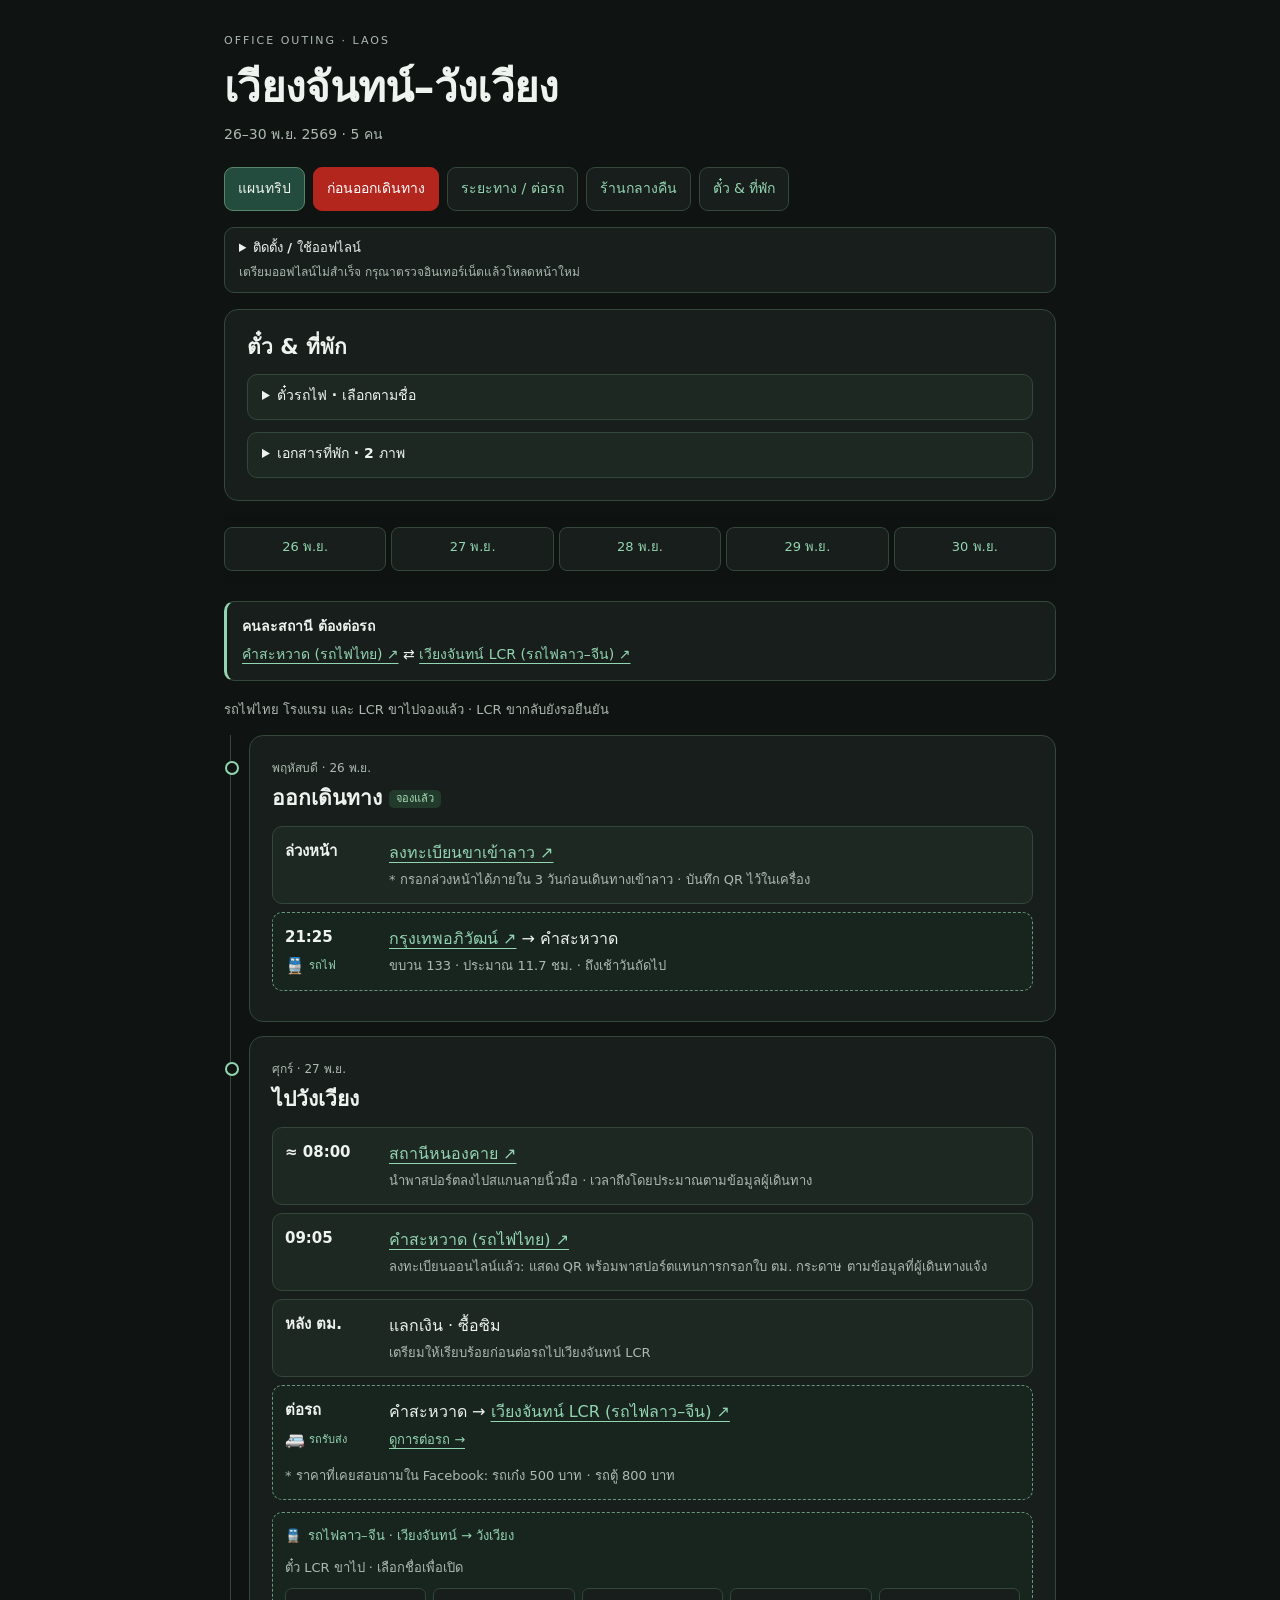
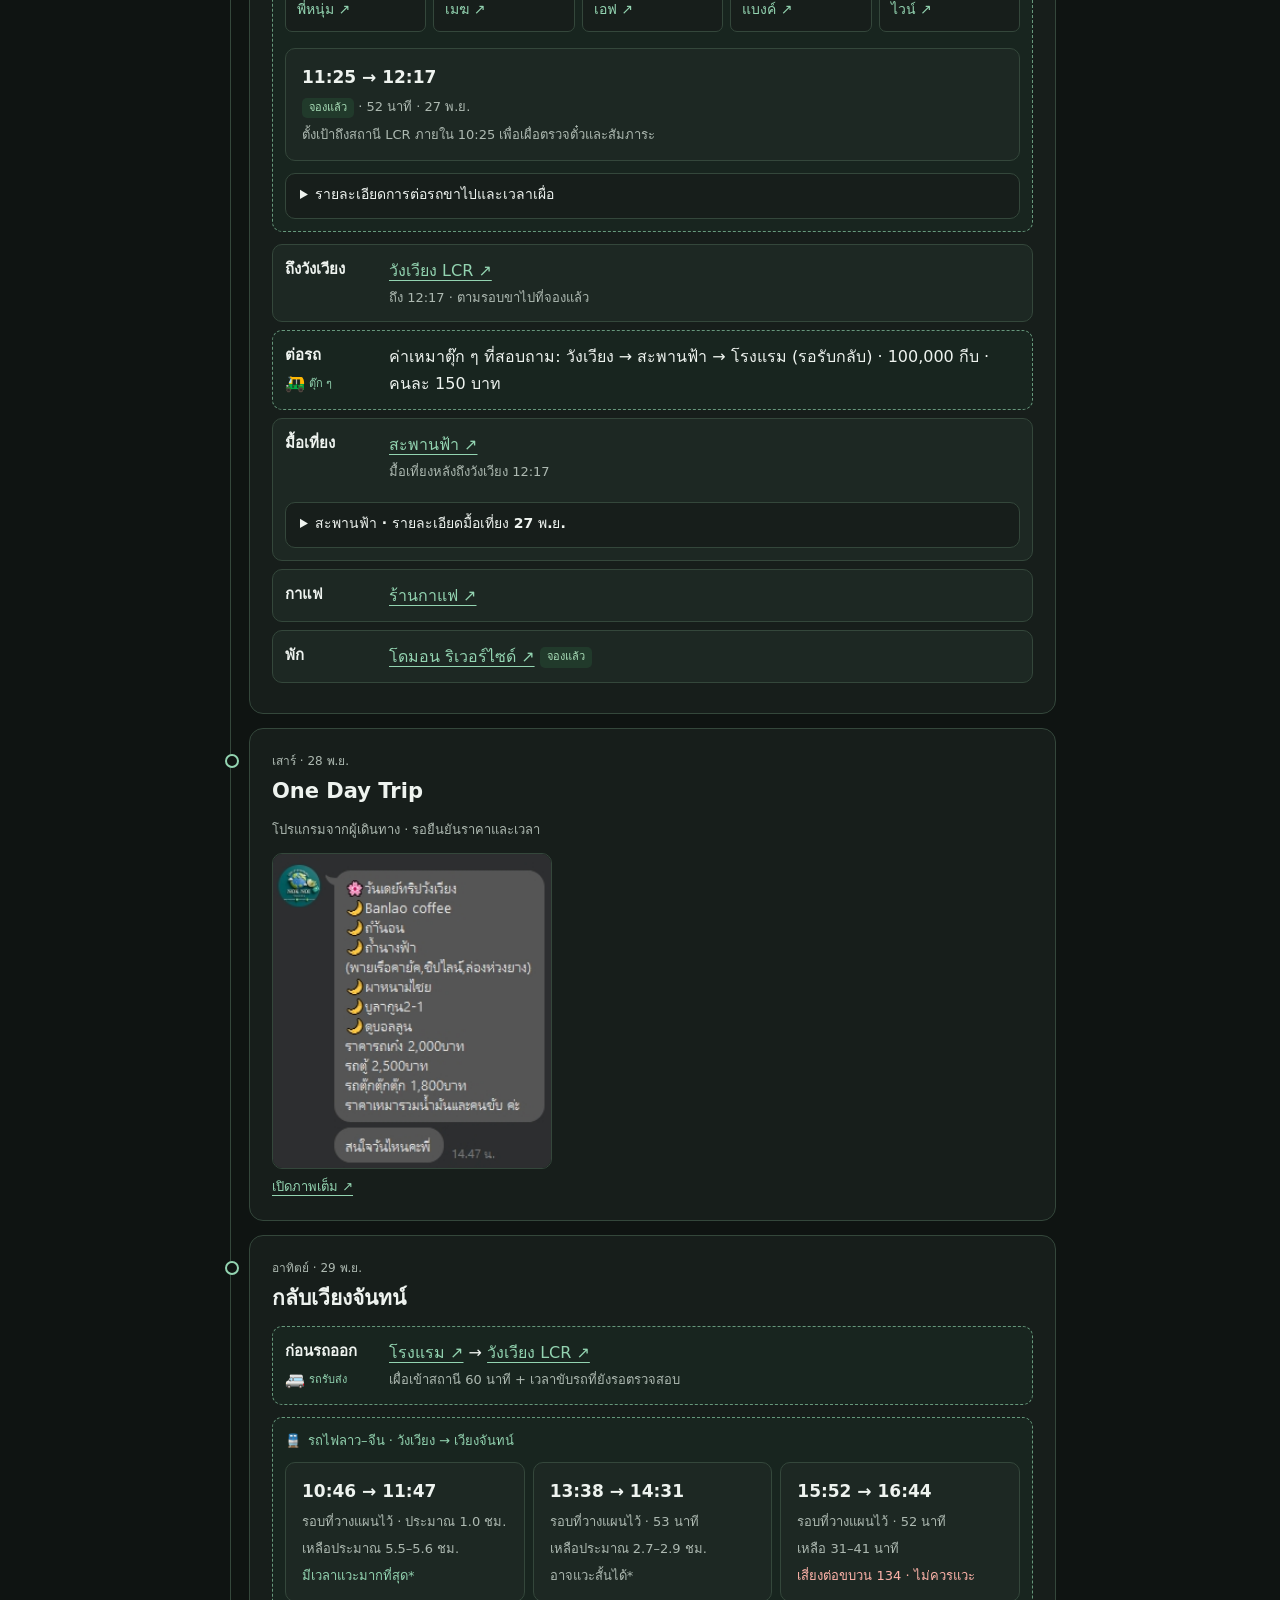
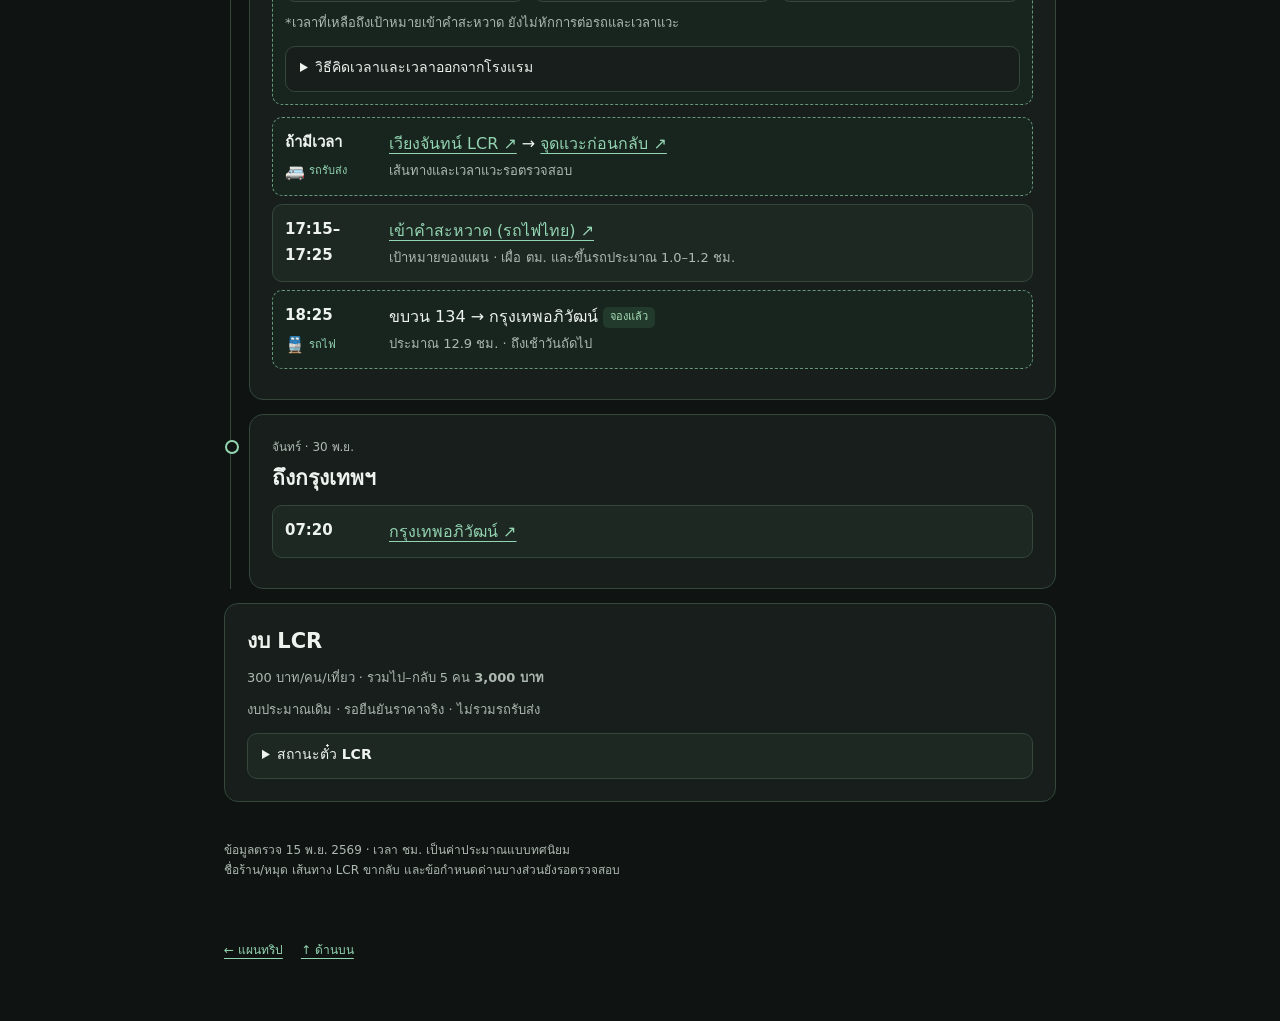
==== index.html @ 9556edd2 "2" ====
<!doctype html>
<html lang="th"><head><meta charset="utf-8"><meta name="viewport" content="width=device-width,initial-scale=1"><meta name="theme-color" content="#0f1412"><title>เวียงจันทน์–วังเวียง · Office Outing</title><style>
:root{color-scheme:dark;--ink:#eef3ef;--muted:#adb9b1;--line:#34473b;--green:#93d4b1;--paper:#171e1b;--soft:#1d2823;--red:#b3261e}*{box-sizing:border-box}html{scroll-behavior:smooth;scroll-padding-top:82px}body{margin:0;background:#0f1412;color:var(--ink);font:16px/1.7 system-ui,-apple-system,"Segoe UI",sans-serif}main{max-width:880px;margin:auto;padding:32px 24px 24px}h1,h2,h3,h4,p,figure{margin:0}h1{font-size:clamp(27px,5vw,42px);line-height:1.3;letter-spacing:-.7px;font-weight:700}h2{font-size:21px;line-height:1.45}h3{font-size:17px}h4{font-size:14px;font-weight:600}a{color:var(--green);text-underline-offset:4px;overflow-wrap:anywhere}a:hover{text-decoration-thickness:2px}a:focus-visible,summary:focus-visible{outline:3px solid #e8cc91;outline-offset:4px}.eyebrow{font-size:11px;letter-spacing:2px;color:var(--muted);margin-bottom:10px}.hero>p:last-of-type{color:var(--muted);font-size:14px;margin-top:8px}.page-menu,.doc-shortcuts{display:flex;flex-wrap:wrap;gap:8px;margin-top:20px}.page-menu a,.doc-shortcuts a{display:inline-flex;align-items:center;min-height:44px;padding:8px 13px;border:1px solid var(--line);border-radius:9px;background:var(--paper);text-decoration:none;font-size:14px}.page-menu a[aria-current="page"]{background:#244c3e;border-color:#58866b;color:var(--ink)}.page-menu a.preparation,.doc-shortcuts a.before-shortcut{background:var(--red);border-color:var(--red);color:white}.page-menu a:hover,.doc-shortcuts a:hover{filter:brightness(.95)}.nav{display:flex;gap:5px;position:sticky;top:0;z-index:3;background:#0f1412f5;padding:12px 0;margin:12px 0 0}.nav a{flex:1;text-align:center;font-size:13px;text-decoration:none;padding:8px 3px;border:1px solid var(--line);border-radius:8px;background:var(--paper);min-height:44px}.nav a:hover{border-color:var(--green)}.station-note{border:1px solid var(--line);border-left:3px solid var(--green);border-radius:10px;background:var(--paper);padding:13px 15px;margin:18px 0;font-size:14px}.station-note p+p{margin-top:4px}.intro,.sub,.note{font-size:13px;color:var(--muted)}.note{margin:10px 0 0}.timeline{margin-top:8px}.day{padding:22px;border:1px solid var(--line);border-radius:14px;background:var(--paper);margin:14px 0;scroll-margin-top:80px}.date{font-size:12px;color:var(--muted);margin-bottom:5px}.day h2{margin-bottom:12px}.events{list-style:none;margin:0;padding:0}.events>li{display:grid;grid-template-columns:90px minmax(0,1fr);gap:14px;padding:12px;border:1px solid var(--line);border-radius:10px;background:var(--soft);margin:8px 0}.time{font-size:15px;font-weight:650;font-variant-numeric:tabular-nums}.sub{display:block;margin-top:3px}.badge{display:inline-block;font-size:11px;color:#e8cc91;background:#3c3220;padding:1px 7px;border-radius:5px;vertical-align:middle;font-weight:500}.booked{background:#213a2b;color:#a9dfb8}.risk{color:#ffb4aa;background:#422923}.options,.return-options{display:grid;grid-template-columns:repeat(2,minmax(0,1fr));gap:8px;margin:12px 0;background:transparent}.return-options{grid-template-columns:repeat(3,minmax(0,1fr))}.option{padding:14px 16px;border:1px solid var(--line);border-radius:10px;background:var(--soft)}.option strong{display:block;font-size:17px;font-variant-numeric:tabular-nums}.option p{font-size:13px;color:var(--muted);margin-top:5px}.option .alert{color:#ffb4aa}.option .good{color:var(--green)}details{margin-top:12px;border:1px solid var(--line);border-radius:10px;background:var(--soft);padding:0 14px}details[open]{padding-bottom:14px}summary{cursor:pointer;min-height:44px;display:list-item;padding:9px 0;font-size:14px;font-weight:550}details[open]>summary{margin-bottom:8px}details p+p{margin-top:10px}details p,.checklist,.source-list{font-size:14px}.checklist,.source-list{padding-left:20px;margin:0}.checklist li,.source-list li{margin:10px 0}.fold{margin-top:14px}.trip-figure{margin-top:12px}.trip-figure img{display:block;width:100%;max-width:280px;height:auto;border:1px solid var(--line);border-radius:10px}.trip-figure figcaption{font-size:13px;margin-top:7px}.section-block{padding:22px;border:1px solid var(--line);border-radius:14px;background:var(--paper);margin:14px 0}.document-grid{display:grid;grid-template-columns:repeat(auto-fit,minmax(min(100%,135px),1fr));gap:7px;padding:0;margin:8px 0 16px;list-style:none}.document-grid a{display:flex;align-items:center;min-height:44px;padding:8px 11px;background:var(--paper);border:1px solid var(--line);border-radius:7px;text-decoration:none;font-size:14px}.document-grid a:hover{text-decoration:underline}.document-direction{margin-top:12px}.prep-list{list-style:none;padding:0;margin:20px 0 0}.prep-list>li{padding:18px;border:1px solid var(--line);border-radius:12px;background:var(--paper);margin:12px 0}.prep-list h2{font-size:18px;margin-bottom:5px}.prep-list p{font-size:14px;color:var(--muted)}.route-list{margin-top:16px}.leg{padding:0;border:1px solid var(--line);border-radius:12px;background:var(--paper);margin:10px 0}.leg[open]{padding-bottom:0}.leg>summary{padding:15px 16px;font-size:15px}.leg>summary small{display:block;font-size:12px;font-weight:400;color:var(--muted);margin:4px 0 0 18px}.leg>p,.leg>.measure{margin:8px 16px 12px;font-size:14px}.measure{display:block;color:#e8cc91}.leg>a{display:inline-block;margin:0 0 14px 16px;font-size:14px}.page-footer,footer{font-size:12px;color:var(--muted);padding:24px 0}.page-footer{display:flex;flex-wrap:wrap;gap:18px}.page-footer a{display:inline-flex;align-items:center;min-height:44px}.back{font-size:13px;display:inline-block;margin-top:12px}@media(max-width:600px){main{padding:24px 18px 16px}.day,.section-block{padding:16px}.events>li{grid-template-columns:70px minmax(0,1fr);gap:8px;padding:10px}.options,.return-options{grid-template-columns:1fr}.option{padding:12px 14px}.nav a{font-size:12px}.page-menu,.doc-shortcuts{gap:6px}.page-menu a,.doc-shortcuts a{font-size:13px;padding:8px 10px}}@media(prefers-reduced-motion:reduce){html{scroll-behavior:auto}}@media print{:root{color-scheme:light;--ink:#243c34;--muted:#53645b;--line:#bdcabe;--green:#245443;--paper:white;--soft:#f2f6f2}body{background:white}.option .alert{color:#9e3027}.measure{color:#75501e}.nav{position:static}.day{break-inside:avoid}.page-menu,.doc-shortcuts,.page-footer{display:none}}

/* Journey markers and chronological stops on the main timeline. */
.timeline{position:relative;margin-left:6px;padding-left:18px;border-left:1px solid var(--line)}
.day{position:relative}
.day::before{content:"";position:absolute;left:-25px;top:25px;width:10px;height:10px;border:2px solid var(--green);border-radius:50%;background:#0f1412}
.events>li.travel{border-style:dashed;border-color:#66977b;background:#18251f}
.transport-mode{display:flex;align-items:center;gap:4px;margin-top:5px;color:var(--green);font-size:11px;font-weight:400}
.transport-mode span{font-size:16px;line-height:1.4}
.journey{margin:12px 0;padding:12px;border:1px dashed #66977b;border-radius:10px;background:#18251f}
.journey-label{display:flex;align-items:center;gap:7px;font-size:13px;color:var(--green)}
.journey>.options,.journey>.return-options{margin:10px 0 0}
.journey>details{background:var(--paper)}
.events>li>.lunch-details{grid-column:1/-1;min-width:0;margin-top:4px;background:var(--paper)}
@media(max-width:380px){.events>li{grid-template-columns:62px minmax(0,1fr)}.journey{padding:10px}.journey-label{align-items:flex-start}.transport-mode{font-size:10px}}
@media print{.events>li.travel,.journey{background:var(--soft);border-color:var(--green)}.day::before{background:white}}
.options.booked-departure{grid-template-columns:1fr}
</style><link rel="manifest" href="manifest.webmanifest"><link rel="apple-touch-icon" href="icons/icon-192.png"><meta name="apple-mobile-web-app-capable" content="yes"><meta name="apple-mobile-web-app-status-bar-style" content="black-translucent"><link rel="stylesheet" href="pwa.css"><script src="pwa.js" defer></script></head><body><main id="top"><header class="hero"><p class="eyebrow">OFFICE OUTING · LAOS</p><h1>เวียงจันทน์–วังเวียง</h1><p>26–30 พ.ย. 2569 · 5 คน</p></header><nav class="page-menu" aria-label="เมนูหน้าทริป"><a href="index.html" aria-current="page">แผนทริป</a><a href="before-departure.html" class="preparation">ก่อนออกเดินทาง</a><a href="transfers.html">ระยะทาง / ต่อรถ</a><a href="night.html">ร้านกลางคืน</a><a href="#documents">ตั๋ว &amp; ที่พัก</a></nav><section class="section-block" id="documents"><h2>ตั๋ว &amp; ที่พัก</h2><details><summary>ตั๋วรถไฟ · เลือกตามชื่อ</summary><div class="document-group" id="train-documents">
<h4 class="document-direction">ขาไป</h4><ul class="document-grid">
<li><a href="source/%E0%B8%95%E0%B8%B1%E0%B9%8A%E0%B8%A7%E0%B9%84%E0%B8%9B%E0%B8%81%E0%B8%A5%E0%B8%B1%E0%B8%9A%20%E0%B8%81%E0%B8%A3%E0%B8%B8%E0%B8%87%E0%B9%80%E0%B8%97%E0%B8%9E%20%E0%B9%80%E0%B8%A7%E0%B8%B5%E0%B8%A2%E0%B8%87%E0%B8%88%E0%B8%B1%E0%B8%99%E0%B8%97%E0%B8%A3%E0%B9%8C/%E0%B8%82%E0%B8%B2%E0%B9%84%E0%B8%9B%20%E0%B8%9E%E0%B8%B5%E0%B9%88%E0%B8%AB%E0%B8%99%E0%B8%B8%E0%B9%88%E0%B8%A1.jpg" target="_blank" rel="noopener" aria-label="ตั๋วรถไฟ ขาไป พี่หนุ่ม เปิดในแท็บใหม่">ขาไป พี่หนุ่ม ↗</a></li>
<li><a href="source/%E0%B8%95%E0%B8%B1%E0%B9%8A%E0%B8%A7%E0%B9%84%E0%B8%9B%E0%B8%81%E0%B8%A5%E0%B8%B1%E0%B8%9A%20%E0%B8%81%E0%B8%A3%E0%B8%B8%E0%B8%87%E0%B9%80%E0%B8%97%E0%B8%9E%20%E0%B9%80%E0%B8%A7%E0%B8%B5%E0%B8%A2%E0%B8%87%E0%B8%88%E0%B8%B1%E0%B8%99%E0%B8%97%E0%B8%A3%E0%B9%8C/%E0%B8%82%E0%B8%B2%E0%B9%84%E0%B8%9B%20%E0%B9%80%E0%B8%A1%E0%B8%86.jpg" target="_blank" rel="noopener" aria-label="ตั๋วรถไฟ ขาไป เมฆ เปิดในแท็บใหม่">ขาไป เมฆ ↗</a></li>
<li><a href="source/%E0%B8%95%E0%B8%B1%E0%B9%8A%E0%B8%A7%E0%B9%84%E0%B8%9B%E0%B8%81%E0%B8%A5%E0%B8%B1%E0%B8%9A%20%E0%B8%81%E0%B8%A3%E0%B8%B8%E0%B8%87%E0%B9%80%E0%B8%97%E0%B8%9E%20%E0%B9%80%E0%B8%A7%E0%B8%B5%E0%B8%A2%E0%B8%87%E0%B8%88%E0%B8%B1%E0%B8%99%E0%B8%97%E0%B8%A3%E0%B9%8C/%E0%B8%82%E0%B8%B2%E0%B9%84%E0%B8%9B%20%E0%B9%80%E0%B8%AD%E0%B8%9F.jpg" target="_blank" rel="noopener" aria-label="ตั๋วรถไฟ ขาไป เอฟ เปิดในแท็บใหม่">ขาไป เอฟ ↗</a></li>
<li><a href="source/%E0%B8%95%E0%B8%B1%E0%B9%8A%E0%B8%A7%E0%B9%84%E0%B8%9B%E0%B8%81%E0%B8%A5%E0%B8%B1%E0%B8%9A%20%E0%B8%81%E0%B8%A3%E0%B8%B8%E0%B8%87%E0%B9%80%E0%B8%97%E0%B8%9E%20%E0%B9%80%E0%B8%A7%E0%B8%B5%E0%B8%A2%E0%B8%87%E0%B8%88%E0%B8%B1%E0%B8%99%E0%B8%97%E0%B8%A3%E0%B9%8C/%E0%B8%82%E0%B8%B2%E0%B9%84%E0%B8%9B%20%E0%B9%81%E0%B8%9A%E0%B8%87%E0%B8%84%E0%B9%8C.jpg" target="_blank" rel="noopener" aria-label="ตั๋วรถไฟ ขาไป แบงค์ เปิดในแท็บใหม่">ขาไป แบงค์ ↗</a></li>
<li><a href="source/%E0%B8%95%E0%B8%B1%E0%B9%8A%E0%B8%A7%E0%B9%84%E0%B8%9B%E0%B8%81%E0%B8%A5%E0%B8%B1%E0%B8%9A%20%E0%B8%81%E0%B8%A3%E0%B8%B8%E0%B8%87%E0%B9%80%E0%B8%97%E0%B8%9E%20%E0%B9%80%E0%B8%A7%E0%B8%B5%E0%B8%A2%E0%B8%87%E0%B8%88%E0%B8%B1%E0%B8%99%E0%B8%97%E0%B8%A3%E0%B9%8C/%E0%B8%82%E0%B8%B2%E0%B9%84%E0%B8%9B%20%E0%B9%84%E0%B8%A7%E0%B8%99%E0%B9%8C.jpg" target="_blank" rel="noopener" aria-label="ตั๋วรถไฟ ขาไป ไวน์ เปิดในแท็บใหม่">ขาไป ไวน์ ↗</a></li>
</ul>
<h4 class="document-direction">ขากลับ</h4><ul class="document-grid">
<li><a href="source/%E0%B8%95%E0%B8%B1%E0%B9%8A%E0%B8%A7%E0%B9%84%E0%B8%9B%E0%B8%81%E0%B8%A5%E0%B8%B1%E0%B8%9A%20%E0%B8%81%E0%B8%A3%E0%B8%B8%E0%B8%87%E0%B9%80%E0%B8%97%E0%B8%9E%20%E0%B9%80%E0%B8%A7%E0%B8%B5%E0%B8%A2%E0%B8%87%E0%B8%88%E0%B8%B1%E0%B8%99%E0%B8%97%E0%B8%A3%E0%B9%8C/%E0%B8%82%E0%B8%B2%E0%B8%81%E0%B8%A5%E0%B8%B1%E0%B8%9A%20%E0%B8%9E%E0%B8%B5%E0%B9%88%E0%B8%AB%E0%B8%99%E0%B8%B8%E0%B9%88%E0%B8%A1.jpg" target="_blank" rel="noopener" aria-label="ตั๋วรถไฟ ขากลับ พี่หนุ่ม เปิดในแท็บใหม่">ขากลับ พี่หนุ่ม ↗</a></li>
<li><a href="source/%E0%B8%95%E0%B8%B1%E0%B9%8A%E0%B8%A7%E0%B9%84%E0%B8%9B%E0%B8%81%E0%B8%A5%E0%B8%B1%E0%B8%9A%20%E0%B8%81%E0%B8%A3%E0%B8%B8%E0%B8%87%E0%B9%80%E0%B8%97%E0%B8%9E%20%E0%B9%80%E0%B8%A7%E0%B8%B5%E0%B8%A2%E0%B8%87%E0%B8%88%E0%B8%B1%E0%B8%99%E0%B8%97%E0%B8%A3%E0%B9%8C/%E0%B8%82%E0%B8%B2%E0%B8%81%E0%B8%A5%E0%B8%B1%E0%B8%9A%20%E0%B9%80%E0%B8%A1%E0%B8%86.jpg" target="_blank" rel="noopener" aria-label="ตั๋วรถไฟ ขากลับ เมฆ เปิดในแท็บใหม่">ขากลับ เมฆ ↗</a></li>
<li><a href="source/%E0%B8%95%E0%B8%B1%E0%B9%8A%E0%B8%A7%E0%B9%84%E0%B8%9B%E0%B8%81%E0%B8%A5%E0%B8%B1%E0%B8%9A%20%E0%B8%81%E0%B8%A3%E0%B8%B8%E0%B8%87%E0%B9%80%E0%B8%97%E0%B8%9E%20%E0%B9%80%E0%B8%A7%E0%B8%B5%E0%B8%A2%E0%B8%87%E0%B8%88%E0%B8%B1%E0%B8%99%E0%B8%97%E0%B8%A3%E0%B9%8C/%E0%B8%82%E0%B8%B2%E0%B8%81%E0%B8%A5%E0%B8%B1%E0%B8%9A%20%E0%B9%80%E0%B8%AD%E0%B8%9F.jpg" target="_blank" rel="noopener" aria-label="ตั๋วรถไฟ ขากลับ เอฟ เปิดในแท็บใหม่">ขากลับ เอฟ ↗</a></li>
<li><a href="source/%E0%B8%95%E0%B8%B1%E0%B9%8A%E0%B8%A7%E0%B9%84%E0%B8%9B%E0%B8%81%E0%B8%A5%E0%B8%B1%E0%B8%9A%20%E0%B8%81%E0%B8%A3%E0%B8%B8%E0%B8%87%E0%B9%80%E0%B8%97%E0%B8%9E%20%E0%B9%80%E0%B8%A7%E0%B8%B5%E0%B8%A2%E0%B8%87%E0%B8%88%E0%B8%B1%E0%B8%99%E0%B8%97%E0%B8%A3%E0%B9%8C/%E0%B8%82%E0%B8%B2%E0%B8%81%E0%B8%A5%E0%B8%B1%E0%B8%9A%20%E0%B9%81%E0%B8%9A%E0%B8%87%E0%B8%84%E0%B9%8C.jpg" target="_blank" rel="noopener" aria-label="ตั๋วรถไฟ ขากลับ แบงค์ เปิดในแท็บใหม่">ขากลับ แบงค์ ↗</a></li>
<li><a href="source/%E0%B8%95%E0%B8%B1%E0%B9%8A%E0%B8%A7%E0%B9%84%E0%B8%9B%E0%B8%81%E0%B8%A5%E0%B8%B1%E0%B8%9A%20%E0%B8%81%E0%B8%A3%E0%B8%B8%E0%B8%87%E0%B9%80%E0%B8%97%E0%B8%9E%20%E0%B9%80%E0%B8%A7%E0%B8%B5%E0%B8%A2%E0%B8%87%E0%B8%88%E0%B8%B1%E0%B8%99%E0%B8%97%E0%B8%A3%E0%B9%8C/%E0%B8%82%E0%B8%B2%E0%B8%81%E0%B8%A5%E0%B8%B1%E0%B8%9A%20%E0%B9%84%E0%B8%A7%E0%B8%99%E0%B9%8C.jpg" target="_blank" rel="noopener" aria-label="ตั๋วรถไฟ ขากลับ ไวน์ เปิดในแท็บใหม่">ขากลับ ไวน์ ↗</a></li>
</ul>
</div></details><details><summary>เอกสารที่พัก · 2 ภาพ</summary><div class="document-group" id="hotel-documents"><ul class="document-grid">
<li><a href="source/%E0%B8%97%E0%B8%B5%E0%B9%88%E0%B8%9E%E0%B8%B1%E0%B8%81/LINE_ALBUM_%E0%B8%97%E0%B8%B5%E0%B9%88%E0%B8%9E%E0%B8%B1%E0%B8%81%E0%B8%A7%E0%B8%B1%E0%B8%87%E0%B9%80%E0%B8%A7%E0%B8%B5%E0%B8%A2%E0%B8%87_261115_1.jpg" target="_blank" rel="noopener" aria-label="เอกสารที่พัก ภาพที่ 1 เปิดในแท็บใหม่">เอกสารที่พัก · 01 ↗</a></li>
<li><a href="source/%E0%B8%97%E0%B8%B5%E0%B9%88%E0%B8%9E%E0%B8%B1%E0%B8%81/LINE_ALBUM_%E0%B8%97%E0%B8%B5%E0%B9%88%E0%B8%9E%E0%B8%B1%E0%B8%81%E0%B8%A7%E0%B8%B1%E0%B8%87%E0%B9%80%E0%B8%A7%E0%B8%B5%E0%B8%A2%E0%B8%87_261115_2.jpg" target="_blank" rel="noopener" aria-label="เอกสารที่พัก ภาพที่ 2 เปิดในแท็บใหม่">เอกสารที่พัก · 02 ↗</a></li>
</ul></div></details></section><nav class="nav" aria-label="ข้ามไปวันที่"><a href="#out">26 พ.ย.</a><a href="#day1">27 พ.ย.</a><a href="#day2">28 พ.ย.</a><a href="#day3">29 พ.ย.</a><a href="#home">30 พ.ย.</a></nav><div class="station-note"><p><strong>คนละสถานี ต้องต่อรถ</strong></p><p><a href="https://www.google.com/maps/search/?api=1&amp;query=Khamsavath+Railway+Station+Laos" target="_blank" rel="noopener">คำสะหวาด (รถไฟไทย) ↗</a> ⇄ <a href="https://www.google.com/maps/search/?api=1&amp;query=Vientiane+Railway+Station+Laos+China+Railway" target="_blank" rel="noopener">เวียงจันทน์ LCR (รถไฟลาว–จีน) ↗</a></p></div><p class="note">รถไฟไทย โรงแรม และ LCR ขาไปจองแล้ว · LCR ขากลับยังรอยืนยัน</p><div class="timeline"><article class="day" id="out"><div class="date">พฤหัสบดี · 26 พ.ย.</div><h2>ออกเดินทาง <span class="badge booked">จองแล้ว</span></h2><ul class="events"><li class="arrival-registration"><div class="time">ล่วงหน้า</div><div><a href="https://immigration.gov.la/en/registration/arrival/arrival-info" target="_blank" rel="noopener">ลงทะเบียนขาเข้าลาว ↗</a><span class="sub">* กรอกล่วงหน้าได้ภายใน 3 วันก่อนเดินทางเข้าลาว · บันทึก QR ไว้ในเครื่อง</span></div></li><li class="travel travel-rail"><div class="time">21:25<span class="transport-mode"><span aria-hidden="true">🚆</span> รถไฟ</span></div><div><a href="https://www.google.com/maps/search/?api=1&amp;query=Krung+Thep+Aphiwat+Central+Terminal" target="_blank" rel="noopener">กรุงเทพอภิวัฒน์ ↗</a> → คำสะหวาด<span class="sub">ขบวน 133 · ประมาณ 11.7 ชม. · ถึงเช้าวันถัดไป</span></div></li></ul></article><article class="day" id="day1"><div class="date">ศุกร์ · 27 พ.ย.</div><h2>ไปวังเวียง</h2><ul class="events"><li class="nongkhai-immigration"><div class="time">≈ 08:00</div><div><a href="https://www.google.com/maps/search/?api=1&amp;query=Nong+Khai+Railway+Station" target="_blank" rel="noopener">สถานีหนองคาย ↗</a><span class="sub">นำพาสปอร์ตลงไปสแกนลายนิ้วมือ · เวลาถึงโดยประมาณตามข้อมูลผู้เดินทาง</span></div></li><li><div class="time">09:05</div><div><a href="https://www.google.com/maps/search/?api=1&amp;query=Khamsavath+Railway+Station+Laos" target="_blank" rel="noopener">คำสะหวาด (รถไฟไทย) ↗</a><span class="sub">ลงทะเบียนออนไลน์แล้ว: แสดง QR พร้อมพาสปอร์ตแทนการกรอกใบ ตม. กระดาษ ตามข้อมูลที่ผู้เดินทางแจ้ง</span></div></li><li class="after-immigration"><div class="time">หลัง ตม.</div><div>แลกเงิน · ซื้อซิม<span class="sub">เตรียมให้เรียบร้อยก่อนต่อรถไปเวียงจันทน์ LCR</span></div></li><li class="travel travel-road"><div class="time">ต่อรถ<span class="transport-mode"><span aria-hidden="true">🚐</span> รถรับส่ง</span></div><div>คำสะหวาด → <a href="https://www.google.com/maps/search/?api=1&amp;query=Vientiane+Railway+Station+Laos+China+Railway" target="_blank" rel="noopener">เวียงจันทน์ LCR (รถไฟลาว–จีน) ↗</a><span class="sub"><a href="transfers.html">ดูการต่อรถ →</a></span></div><p class="note transfer-price-note" style="grid-column:1/-1;margin-top:0">* ราคาที่เคยสอบถามใน Facebook: รถเก๋ง 500 บาท · รถตู้ 800 บาท</p></li></ul><div class="journey journey-rail"><p class="journey-label"><span aria-hidden="true">🚆</span> รถไฟลาว–จีน · เวียงจันทน์ → วังเวียง</p>
<div class="lcr-ticket-links" id="lcr-outbound-tickets"><p class="note">ตั๋ว LCR ขาไป · เลือกชื่อเพื่อเปิด</p><ul class="document-grid" aria-label="ตั๋ว LCR เวียงจันทน์ไปวังเวียง">
<li><a href="source/LCR%20%E0%B8%82%E0%B8%B2%E0%B9%84%E0%B8%9B/%E0%B8%9E%E0%B8%B5%E0%B9%88%E0%B8%AB%E0%B8%99%E0%B8%B8%E0%B9%88%E0%B8%A1.jpg" target="_blank" rel="noopener" aria-label="เปิดตั๋ว LCR ขาไป พี่หนุ่ม ในแท็บใหม่">พี่หนุ่ม ↗</a></li>
<li><a href="source/LCR%20%E0%B8%82%E0%B8%B2%E0%B9%84%E0%B8%9B/%E0%B9%80%E0%B8%A1%E0%B8%86.jpg" target="_blank" rel="noopener" aria-label="เปิดตั๋ว LCR ขาไป เมฆ ในแท็บใหม่">เมฆ ↗</a></li>
<li><a href="source/LCR%20%E0%B8%82%E0%B8%B2%E0%B9%84%E0%B8%9B/%E0%B9%80%E0%B8%AD%E0%B8%9F.jpg" target="_blank" rel="noopener" aria-label="เปิดตั๋ว LCR ขาไป เอฟ ในแท็บใหม่">เอฟ ↗</a></li>
<li><a href="source/LCR%20%E0%B8%82%E0%B8%B2%E0%B9%84%E0%B8%9B/%E0%B9%81%E0%B8%9A%E0%B8%87%E0%B8%84%E0%B9%8C.jpg" target="_blank" rel="noopener" aria-label="เปิดตั๋ว LCR ขาไป แบงค์ ในแท็บใหม่">แบงค์ ↗</a></li>
<li><a href="source/LCR%20%E0%B8%82%E0%B8%B2%E0%B9%84%E0%B8%9B/%E0%B9%84%E0%B8%A7%E0%B8%99%E0%B9%8C.jpg" target="_blank" rel="noopener" aria-label="เปิดตั๋ว LCR ขาไป ไวน์ ในแท็บใหม่">ไวน์ ↗</a></li>
</ul></div><div class="options booked-departure"><div class="option"><strong>11:25 → 12:17</strong><p><span class="badge booked">จองแล้ว</span> · 52 นาที · 27 พ.ย.</p><p>ตั้งเป้าถึงสถานี LCR ภายใน 10:25 เพื่อเผื่อตรวจตั๋วและสัมภาระ</p></div></div><details><summary>รายละเอียดการต่อรถขาไปและเวลาเผื่อ</summary><p>จากคำสะหวาด 09:05 ถึงรถ LCR ออก 11:25 มีเวลาเชื่อมต่อประมาณ 2.3 ชม. ตั้งเป้าถึง LCR ภายใน 10:25 โดยเผื่อเข้าสถานี 60 นาทีตามแผน</p><p>สมมติฐานเดิม: ลงรถและรวมกลุ่ม 15 นาที + ตม. ขาเข้า 45–60 นาที จึงเหลือขับรถ 5–20 นาที เวลาขับรถจริงยังรอตรวจสอบ ควรต่อรถทันทีหลังผ่าน ตม. และประสานคนขับหากขบวน 133 ล่าช้า</p></details></div><ul class="events"><li><div class="time">ถึงวังเวียง</div><div><a href="https://www.google.com/maps/search/?api=1&amp;query=Vang+Vieng+Railway+Station+Laos+China+Railway" target="_blank" rel="noopener">วังเวียง LCR ↗</a><span class="sub">ถึง 12:17 · ตามรอบขาไปที่จองแล้ว</span></div></li><li class="travel travel-road tuktuk-fare-note"><div class="time">ต่อรถ<span class="transport-mode"><span aria-hidden="true">🛺</span> ตุ๊ก ๆ</span></div><div>ค่าเหมาตุ๊ก ๆ ที่สอบถาม: วังเวียง → สะพานฟ้า → โรงแรม (รอรับกลับ) · 100,000 กีบ · คนละ 150 บาท</div></li><li><div class="time">มื้อเที่ยง</div><div><a href="https://maps.app.goo.gl/JBEPb3dAvRWLroWE6" target="_blank" rel="noopener">สะพานฟ้า ↗</a><span class="sub">มื้อเที่ยงหลังถึงวังเวียง 12:17</span></div><details class="lunch-details"><summary>สะพานฟ้า · รายละเอียดมื้อเที่ยง 27 พ.ย.</summary><ul class="checklist"><li><strong>บรรยากาศ:</strong> สะพานสีฟ้าข้ามแม่น้ำซอง เป็นจุดพักชมวิวริมน้ำและถ่ายรูปในวังเวียง</li><li><strong>บริเวณโดยรอบ:</strong> มีร้านอาหาร ทางไปถ้ำนางฟ้า และจุดพายคายัค ตามข้อมูลท่องเที่ยวของพื้นที่</li><li><strong>แผนมื้อเที่ยง:</strong> สำหรับ 5 คน หลังถึงวังเวียง 12:17 ให้ต่อรถมารับประทานอาหารบริเวณสะพานฟ้า เผื่อกินข้าว 45–60 นาที และถ่ายรูป 15–20 นาที เป็นเวลาเผื่อของแผน</li><li><strong>ยังต้องยืนยัน:</strong> ร้านที่ตรงกับหมุดเดิม เมนู ราคา เวลาเปิด และโต๊ะสำหรับ 5 คน ชื่อ “สะพานฟ้า” อ้างอิงจากผู้เดินทาง ส่วนข้อมูลที่ค้นพบอธิบายบริเวณสะพาน ยังยืนยันร้านเฉพาะไม่ได้</li></ul><p class="intro">อ้างอิงบริเวณสะพาน: <a href="https://www.tourismlaos.org/2021/06/29/blue-bridge-remains-free-of-charge-in-vang-vieng/" target="_blank" rel="noopener">Tourism Laos</a> · <a href="https://th.trip.com/blog/laos-vangvieng2022" target="_blank" rel="noopener">บันทึกเที่ยวสะพานฟ้าและบริเวณรอบ ๆ</a> · ตรวจ 15 พ.ย. 2569 · <a href="https://maps.app.goo.gl/JBEPb3dAvRWLroWE6" target="_blank" rel="noopener">Maps เดิม ↗</a></p></details></li><li class="stop coffee-stop"><div class="time">กาแฟ</div><div><a href="https://maps.app.goo.gl/HmepEbTSQ1Gyp76dA" target="_blank" rel="noopener">ร้านกาแฟ ↗</a></div></li><li><div class="time">พัก</div><div><a href="https://maps.app.goo.gl/P9p49Mgq6wnHaMeUA" target="_blank" rel="noopener">โดมอน ริเวอร์ไซด์ ↗</a> <span class="badge booked">จองแล้ว</span></div></li></ul></article><article class="day" id="day2"><div class="date">เสาร์ · 28 พ.ย.</div><h2>One Day Trip</h2><p class="intro">โปรแกรมจากผู้เดินทาง · รอยืนยันราคาและเวลา</p><figure class="trip-figure"><a href="source/one%20day%20trip.jpg" target="_blank" rel="noopener" aria-label="เปิดภาพ One Day Trip ขนาดเต็ม"><img src="source/one%20day%20trip.jpg" alt="โปรแกรม One Day Trip วังเวียงที่ผู้เดินทางแนบ" loading="lazy" decoding="async"></a><figcaption><a href="source/one%20day%20trip.jpg" target="_blank" rel="noopener">เปิดภาพเต็ม ↗</a></figcaption></figure></article><article class="day" id="day3"><div class="date">อาทิตย์ · 29 พ.ย.</div><h2>กลับเวียงจันทน์</h2><ul class="events"><li class="travel travel-road"><div class="time">ก่อนรถออก<span class="transport-mode"><span aria-hidden="true">🚐</span> รถรับส่ง</span></div><div><a href="https://maps.app.goo.gl/P9p49Mgq6wnHaMeUA" target="_blank" rel="noopener">โรงแรม ↗</a> → <a href="https://www.google.com/maps/search/?api=1&amp;query=Vang+Vieng+Railway+Station+Laos+China+Railway" target="_blank" rel="noopener">วังเวียง LCR ↗</a><span class="sub">เผื่อเข้าสถานี 60 นาที + เวลาขับรถที่ยังรอตรวจสอบ</span></div></li></ul><div class="journey journey-rail"><p class="journey-label"><span aria-hidden="true">🚆</span> รถไฟลาว–จีน · วังเวียง → เวียงจันทน์</p><div class="return-options"><div class="option"><strong>10:46 → 11:47</strong><p>รอบที่วางแผนไว้ · ประมาณ 1.0 ชม.</p><p>เหลือประมาณ 5.5–5.6 ชม.</p><p class="good">มีเวลาแวะมากที่สุด*</p></div><div class="option"><strong>13:38 → 14:31</strong><p>รอบที่วางแผนไว้ · 53 นาที</p><p>เหลือประมาณ 2.7–2.9 ชม.</p><p>อาจแวะสั้นได้*</p></div><div class="option"><strong>15:52 → 16:44</strong><p>รอบที่วางแผนไว้ · 52 นาที</p><p>เหลือ 31–41 นาที</p><p class="alert">เสี่ยงต่อขบวน 134 · ไม่ควรแวะ</p></div></div><p class="note">*เวลาที่เหลือถึงเป้าหมายเข้าคำสะหวาด ยังไม่หักการต่อรถและเวลาแวะ</p><details><summary>วิธีคิดเวลาและเวลาออกจากโรงแรม</summary><p>17:15–17:25 ลบเวลาถึงเวียงจันทน์ LCR = เวลารวมด้านบน ยังไม่หักการออกจากสถานีและการเดินทาง</p><p>หากกันเวลาออกจาก LCR 15 นาทีและเผื่อรถติด/ล่าช้าอีก 30 นาที จะเหลือสำหรับ <strong>ขับรถสองช่วง + เวลาที่จุดแวะ</strong> ตามลำดับ ประมาณ 4.7–4.9 ชม., ประมาณ 2.0–2.2 ชม. และ −14 ถึง −4 นาที เป็นงบเวลาของแผน ไม่ใช่เวลาขับรถที่ยืนยันแล้ว</p><p>ถ้าต้องการถึงคำสะหวาดไม่เกิน 17:15: ออกจากจุดแวะไม่เกิน 17:15 ลบเวลาขับรถช่วงสุดท้าย ลบเวลาเผื่อรถติดที่ยังไม่ได้ใช้ หากคำนวณไม่ได้ให้ตัดจุดแวะ</p><p>ออกโรงแรม = เวลารถ LCR ออก − 60 นาทีตรวจตั๋ว/สัมภาระ − นาทีขับรถโรงแรมถึงสถานี รอบ 10:46 / 13:38 / 15:52 ต้องถึงสถานีไม่เกิน 09:46 / 12:38 / 14:52 ตามลำดับ เวลาขับรถยังรอตรวจสอบ</p></details></div><ul class="events"><li class="travel travel-road"><div class="time">ถ้ามีเวลา<span class="transport-mode"><span aria-hidden="true">🚐</span> รถรับส่ง</span></div><div><a href="https://www.google.com/maps/search/?api=1&amp;query=Vientiane+Railway+Station+Laos+China+Railway" target="_blank" rel="noopener">เวียงจันทน์ LCR ↗</a> → <a href="https://maps.app.goo.gl/s8tS7dhnJrx52uAw9" target="_blank" rel="noopener">จุดแวะก่อนกลับ ↗</a><span class="sub">เส้นทางและเวลาแวะรอตรวจสอบ</span></div></li><li><div class="time">17:15–<br>17:25</div><div><a href="https://www.google.com/maps/search/?api=1&amp;query=Khamsavath+Railway+Station+Laos" target="_blank" rel="noopener">เข้าคำสะหวาด (รถไฟไทย) ↗</a><span class="sub">เป้าหมายของแผน · เผื่อ ตม. และขึ้นรถประมาณ 1.0–1.2 ชม.</span></div></li><li class="travel travel-rail"><div class="time">18:25<span class="transport-mode"><span aria-hidden="true">🚆</span> รถไฟ</span></div><div>ขบวน 134 → กรุงเทพอภิวัฒน์ <span class="badge booked">จองแล้ว</span><span class="sub">ประมาณ 12.9 ชม. · ถึงเช้าวันถัดไป</span></div></li></ul></article><article class="day" id="home"><div class="date">จันทร์ · 30 พ.ย.</div><h2>ถึงกรุงเทพฯ</h2><ul class="events"><li><div class="time">07:20</div><div><a href="https://www.google.com/maps/search/?api=1&amp;query=Krung+Thep+Aphiwat+Central+Terminal" target="_blank" rel="noopener">กรุงเทพอภิวัฒน์ ↗</a></div></li></ul></article></div><section class="section-block"><h2>งบ LCR</h2><p class="note">300 บาท/คน/เที่ยว · รวมไป–กลับ 5 คน <strong>3,000 บาท</strong></p><p class="note">งบประมาณเดิม · รอยืนยันราคาจริง · ไม่รวมรถรับส่ง</p><details><summary>สถานะตั๋ว LCR</summary><p>ขาไป 27 พ.ย. เวียงจันทน์ → วังเวียง 11:25–12:17 จองแล้วตามข้อมูลผู้เดินทาง มีลิงก์ตั๋วทั้ง 5 คนอยู่ใน Timeline</p><p>ขากลับ 29 พ.ย. ยังเป็นรอบที่วางแผนไว้ ต้องยืนยันเลขขบวน ที่นั่ง และราคาจริงผ่าน <a href="https://play.google.com/store/apps/details?id=com.cars.laosticket" target="_blank" rel="noopener">LCR Ticket</a> งบ 300 บาท/คน/เที่ยวยังคงเป็นงบประมาณเดิม</p><p><a href="https://kpl.gov.la/EN/detail.aspx?id=71839" target="_blank" rel="noopener">ข้อมูลการจองผ่านแอปจาก KPL (2023)</a> เป็นข้อมูลเก่า ให้ยึดข้อกำหนดปัจจุบันในแอป</p></details></section><footer>ข้อมูลตรวจ 15 พ.ย. 2569 · เวลา ชม. เป็นค่าประมาณแบบทศนิยม<br>ชื่อร้าน/หมุด เส้นทาง LCR ขากลับ และข้อกำหนดด่านบางส่วนยังรอตรวจสอบ</footer><div class="page-footer"><a href="index.html">← แผนทริป</a><a href="#top">↑ ด้านบน</a></div></main></body></html>
---- pwa.css ----
.pwa-panel{margin:16px 0;background:var(--paper)}
.pwa-panel>summary{font-size:13px}
.pwa-status{display:block;color:var(--muted);font-size:12px;font-weight:400;margin-top:3px}
.pwa-actions{display:flex;flex-wrap:wrap;gap:8px;margin:12px 0}
.pwa-actions button{font:inherit;font-size:13px;color:var(--ink);background:var(--soft);border:1px solid var(--line);border-radius:8px;padding:9px 12px;min-height:44px;cursor:pointer}
.pwa-actions button:disabled{opacity:.6;cursor:wait}
.pwa-actions button:focus-visible{outline:3px solid #e8cc91;outline-offset:3px}
.pwa-panel [hidden]{display:none}
.pwa-panel p{font-size:13px;color:var(--muted)}
@media print{.pwa-panel{display:none}}
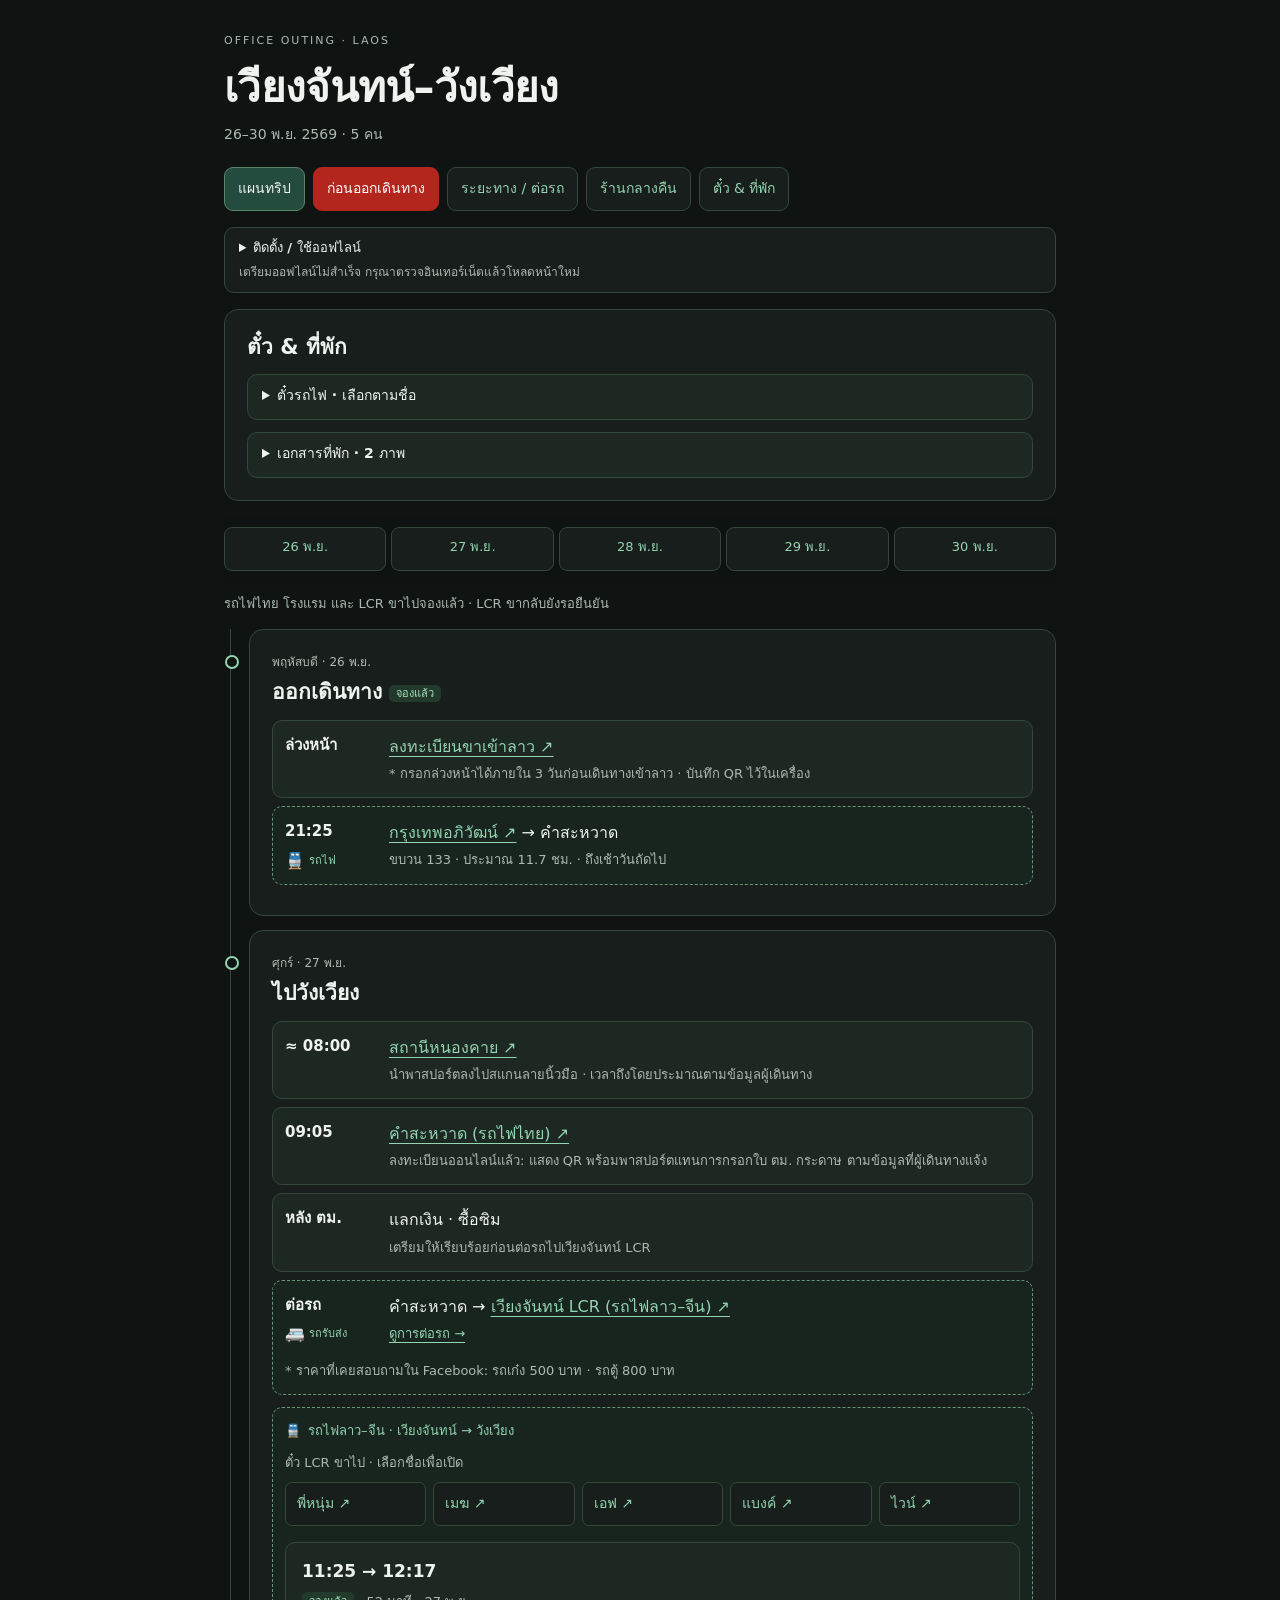
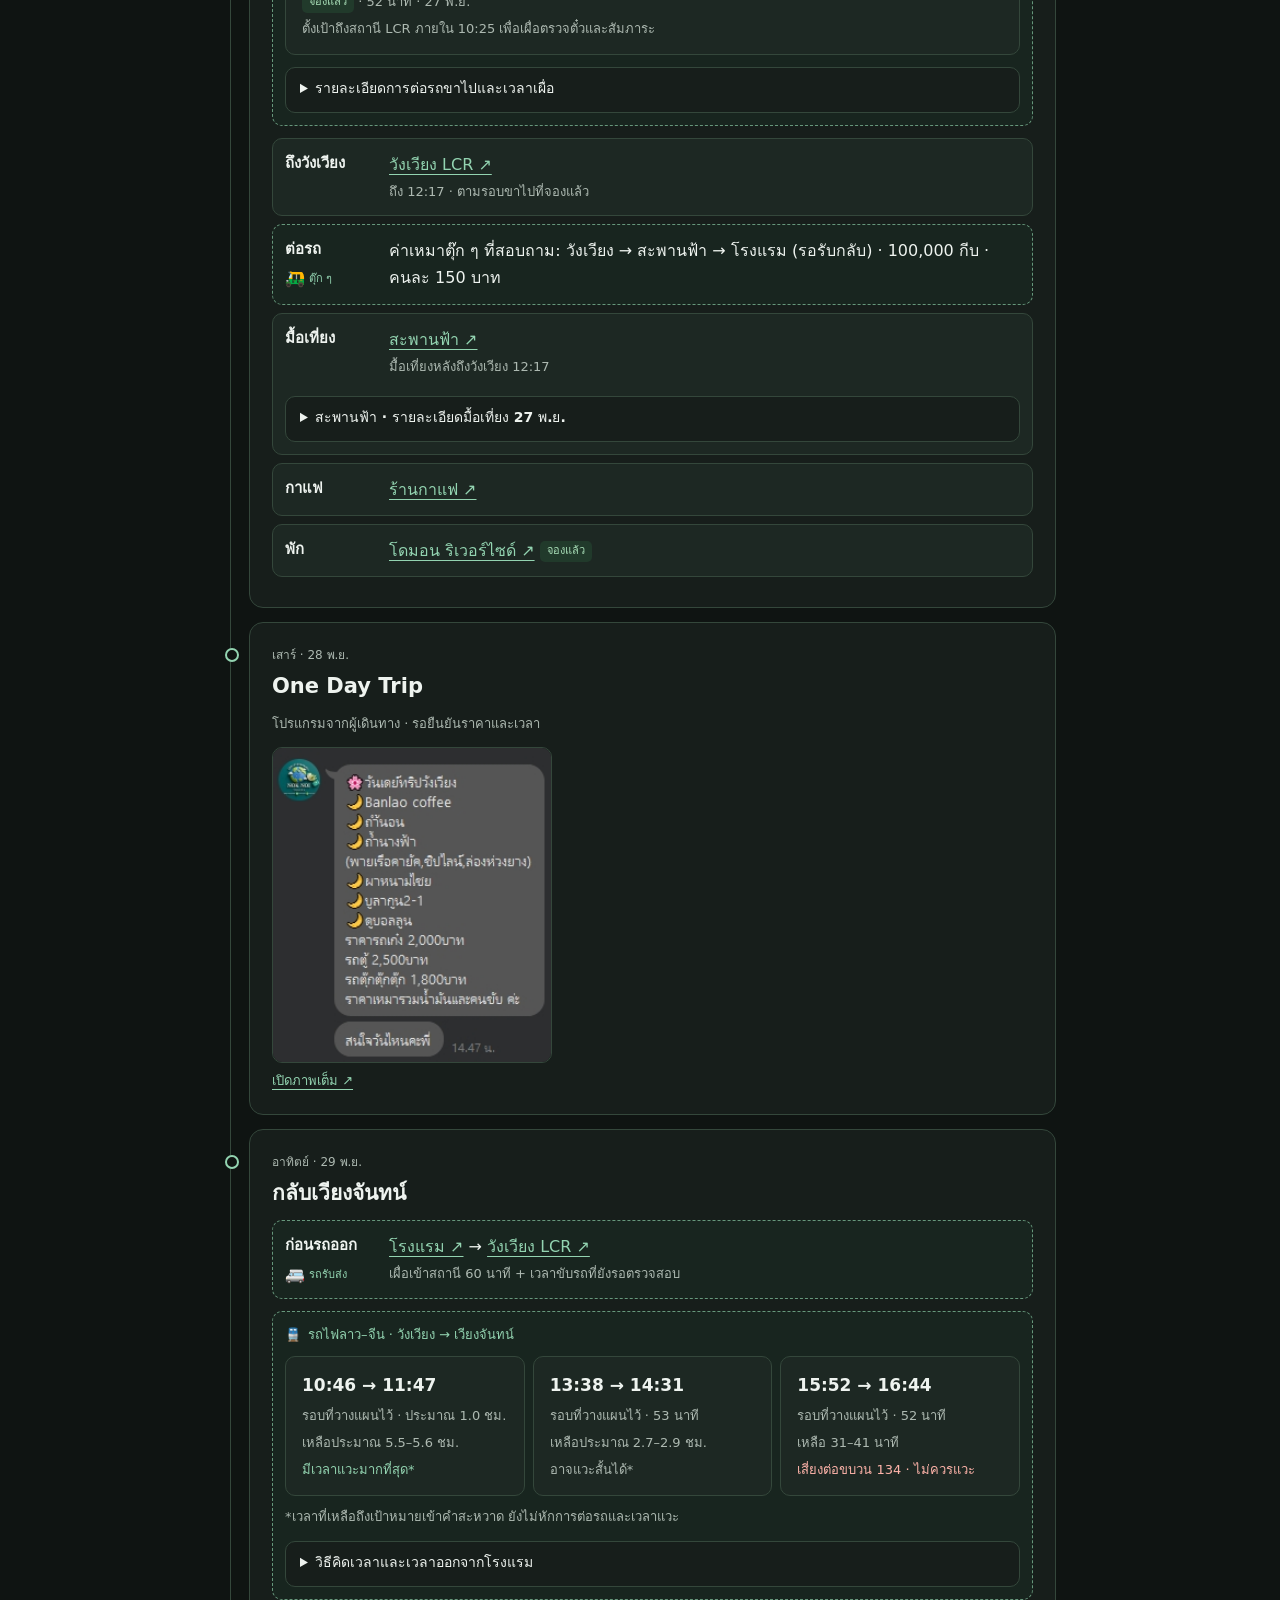
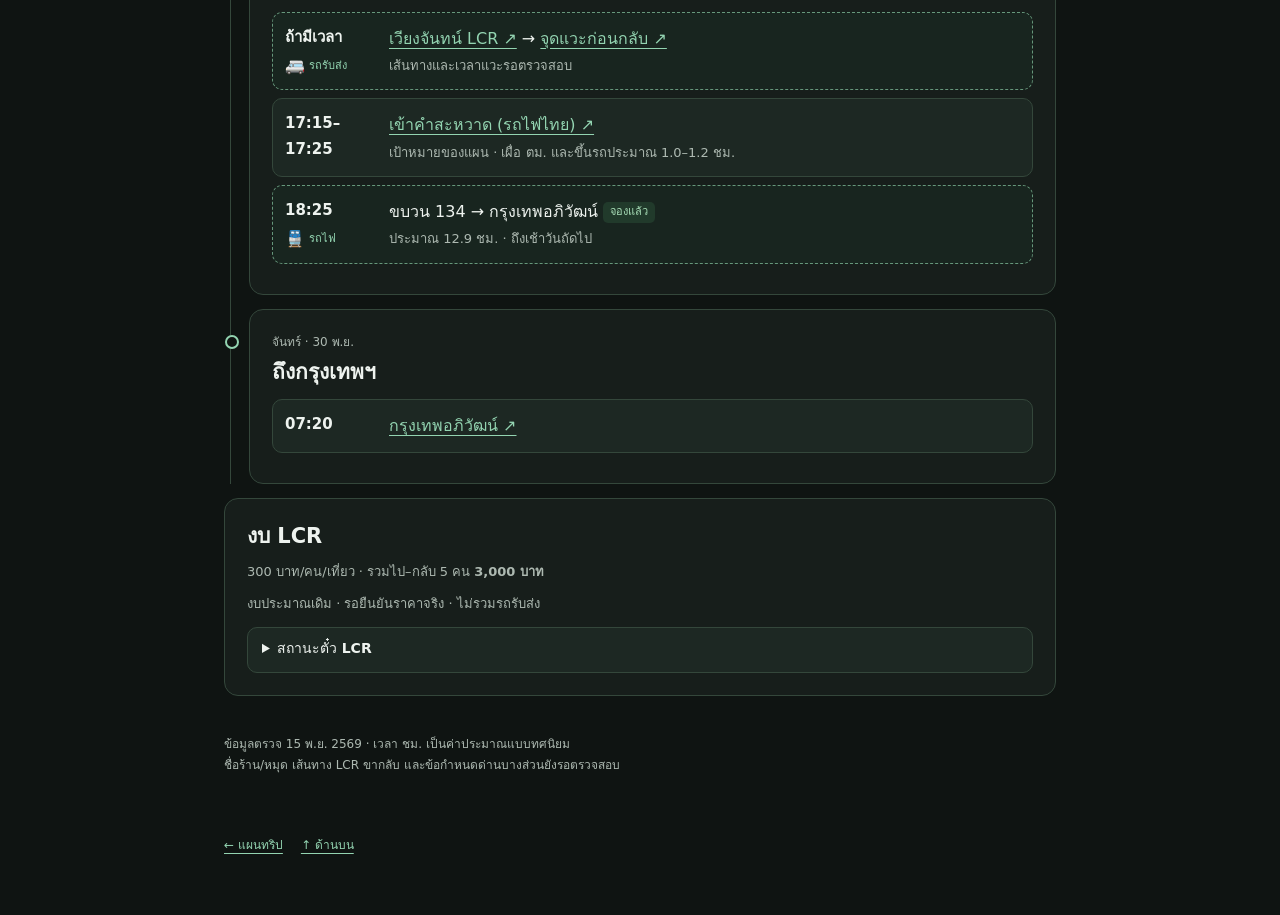
==== commit 6fc9e167: "2" ====
--- a/index.html
+++ b/index.html
@@ -35,7 +35,7 @@
 </div></details><details><summary>เอกสารที่พัก · 2 ภาพ</summary><div class="document-group" id="hotel-documents"><ul class="document-grid">
 <li><a href="source/%E0%B8%97%E0%B8%B5%E0%B9%88%E0%B8%9E%E0%B8%B1%E0%B8%81/LINE_ALBUM_%E0%B8%97%E0%B8%B5%E0%B9%88%E0%B8%9E%E0%B8%B1%E0%B8%81%E0%B8%A7%E0%B8%B1%E0%B8%87%E0%B9%80%E0%B8%A7%E0%B8%B5%E0%B8%A2%E0%B8%87_261115_1.jpg" target="_blank" rel="noopener" aria-label="เอกสารที่พัก ภาพที่ 1 เปิดในแท็บใหม่">เอกสารที่พัก · 01 ↗</a></li>
 <li><a href="source/%E0%B8%97%E0%B8%B5%E0%B9%88%E0%B8%9E%E0%B8%B1%E0%B8%81/LINE_ALBUM_%E0%B8%97%E0%B8%B5%E0%B9%88%E0%B8%9E%E0%B8%B1%E0%B8%81%E0%B8%A7%E0%B8%B1%E0%B8%87%E0%B9%80%E0%B8%A7%E0%B8%B5%E0%B8%A2%E0%B8%87_261115_2.jpg" target="_blank" rel="noopener" aria-label="เอกสารที่พัก ภาพที่ 2 เปิดในแท็บใหม่">เอกสารที่พัก · 02 ↗</a></li>
-</ul></div></details></section><nav class="nav" aria-label="ข้ามไปวันที่"><a href="#out">26 พ.ย.</a><a href="#day1">27 พ.ย.</a><a href="#day2">28 พ.ย.</a><a href="#day3">29 พ.ย.</a><a href="#home">30 พ.ย.</a></nav><div class="station-note"><p><strong>คนละสถานี ต้องต่อรถ</strong></p><p><a href="https://www.google.com/maps/search/?api=1&amp;query=Khamsavath+Railway+Station+Laos" target="_blank" rel="noopener">คำสะหวาด (รถไฟไทย) ↗</a> ⇄ <a href="https://www.google.com/maps/search/?api=1&amp;query=Vientiane+Railway+Station+Laos+China+Railway" target="_blank" rel="noopener">เวียงจันทน์ LCR (รถไฟลาว–จีน) ↗</a></p></div><p class="note">รถไฟไทย โรงแรม และ LCR ขาไปจองแล้ว · LCR ขากลับยังรอยืนยัน</p><div class="timeline"><article class="day" id="out"><div class="date">พฤหัสบดี · 26 พ.ย.</div><h2>ออกเดินทาง <span class="badge booked">จองแล้ว</span></h2><ul class="events"><li class="arrival-registration"><div class="time">ล่วงหน้า</div><div><a href="https://immigration.gov.la/en/registration/arrival/arrival-info" target="_blank" rel="noopener">ลงทะเบียนขาเข้าลาว ↗</a><span class="sub">* กรอกล่วงหน้าได้ภายใน 3 วันก่อนเดินทางเข้าลาว · บันทึก QR ไว้ในเครื่อง</span></div></li><li class="travel travel-rail"><div class="time">21:25<span class="transport-mode"><span aria-hidden="true">🚆</span> รถไฟ</span></div><div><a href="https://www.google.com/maps/search/?api=1&amp;query=Krung+Thep+Aphiwat+Central+Terminal" target="_blank" rel="noopener">กรุงเทพอภิวัฒน์ ↗</a> → คำสะหวาด<span class="sub">ขบวน 133 · ประมาณ 11.7 ชม. · ถึงเช้าวันถัดไป</span></div></li></ul></article><article class="day" id="day1"><div class="date">ศุกร์ · 27 พ.ย.</div><h2>ไปวังเวียง</h2><ul class="events"><li class="nongkhai-immigration"><div class="time">≈ 08:00</div><div><a href="https://www.google.com/maps/search/?api=1&amp;query=Nong+Khai+Railway+Station" target="_blank" rel="noopener">สถานีหนองคาย ↗</a><span class="sub">นำพาสปอร์ตลงไปสแกนลายนิ้วมือ · เวลาถึงโดยประมาณตามข้อมูลผู้เดินทาง</span></div></li><li><div class="time">09:05</div><div><a href="https://www.google.com/maps/search/?api=1&amp;query=Khamsavath+Railway+Station+Laos" target="_blank" rel="noopener">คำสะหวาด (รถไฟไทย) ↗</a><span class="sub">ลงทะเบียนออนไลน์แล้ว: แสดง QR พร้อมพาสปอร์ตแทนการกรอกใบ ตม. กระดาษ ตามข้อมูลที่ผู้เดินทางแจ้ง</span></div></li><li class="after-immigration"><div class="time">หลัง ตม.</div><div>แลกเงิน · ซื้อซิม<span class="sub">เตรียมให้เรียบร้อยก่อนต่อรถไปเวียงจันทน์ LCR</span></div></li><li class="travel travel-road"><div class="time">ต่อรถ<span class="transport-mode"><span aria-hidden="true">🚐</span> รถรับส่ง</span></div><div>คำสะหวาด → <a href="https://www.google.com/maps/search/?api=1&amp;query=Vientiane+Railway+Station+Laos+China+Railway" target="_blank" rel="noopener">เวียงจันทน์ LCR (รถไฟลาว–จีน) ↗</a><span class="sub"><a href="transfers.html">ดูการต่อรถ →</a></span></div><p class="note transfer-price-note" style="grid-column:1/-1;margin-top:0">* ราคาที่เคยสอบถามใน Facebook: รถเก๋ง 500 บาท · รถตู้ 800 บาท</p></li></ul><div class="journey journey-rail"><p class="journey-label"><span aria-hidden="true">🚆</span> รถไฟลาว–จีน · เวียงจันทน์ → วังเวียง</p>
+</ul></div></details></section><nav class="nav" aria-label="ข้ามไปวันที่"><a href="#out">26 พ.ย.</a><a href="#day1">27 พ.ย.</a><a href="#day2">28 พ.ย.</a><a href="#day3">29 พ.ย.</a><a href="#home">30 พ.ย.</a></nav><p class="note">รถไฟไทย โรงแรม และ LCR ขาไปจองแล้ว · LCR ขากลับยังรอยืนยัน</p><div class="timeline"><article class="day" id="out"><div class="date">พฤหัสบดี · 26 พ.ย.</div><h2>ออกเดินทาง <span class="badge booked">จองแล้ว</span></h2><ul class="events"><li class="arrival-registration"><div class="time">ล่วงหน้า</div><div><a href="https://immigration.gov.la/en/registration/arrival/arrival-info" target="_blank" rel="noopener">ลงทะเบียนขาเข้าลาว ↗</a><span class="sub">* กรอกล่วงหน้าได้ภายใน 3 วันก่อนเดินทางเข้าลาว · บันทึก QR ไว้ในเครื่อง</span></div></li><li class="travel travel-rail"><div class="time">21:25<span class="transport-mode"><span aria-hidden="true">🚆</span> รถไฟ</span></div><div><a href="https://www.google.com/maps/search/?api=1&amp;query=Krung+Thep+Aphiwat+Central+Terminal" target="_blank" rel="noopener">กรุงเทพอภิวัฒน์ ↗</a> → คำสะหวาด<span class="sub">ขบวน 133 · ประมาณ 11.7 ชม. · ถึงเช้าวันถัดไป</span></div></li></ul></article><article class="day" id="day1"><div class="date">ศุกร์ · 27 พ.ย.</div><h2>ไปวังเวียง</h2><ul class="events"><li class="nongkhai-immigration"><div class="time">≈ 08:00</div><div><a href="https://www.google.com/maps/search/?api=1&amp;query=Nong+Khai+Railway+Station" target="_blank" rel="noopener">สถานีหนองคาย ↗</a><span class="sub">นำพาสปอร์ตลงไปสแกนลายนิ้วมือ · เวลาถึงโดยประมาณตามข้อมูลผู้เดินทาง</span></div></li><li><div class="time">09:05</div><div><a href="https://www.google.com/maps/search/?api=1&amp;query=Khamsavath+Railway+Station+Laos" target="_blank" rel="noopener">คำสะหวาด (รถไฟไทย) ↗</a><span class="sub">ลงทะเบียนออนไลน์แล้ว: แสดง QR พร้อมพาสปอร์ตแทนการกรอกใบ ตม. กระดาษ ตามข้อมูลที่ผู้เดินทางแจ้ง</span></div></li><li class="after-immigration"><div class="time">หลัง ตม.</div><div>แลกเงิน · ซื้อซิม<span class="sub">เตรียมให้เรียบร้อยก่อนต่อรถไปเวียงจันทน์ LCR</span></div></li><li class="travel travel-road"><div class="time">ต่อรถ<span class="transport-mode"><span aria-hidden="true">🚐</span> รถรับส่ง</span></div><div>คำสะหวาด → <a href="https://www.google.com/maps/search/?api=1&amp;query=Vientiane+Railway+Station+Laos+China+Railway" target="_blank" rel="noopener">เวียงจันทน์ LCR (รถไฟลาว–จีน) ↗</a><span class="sub"><a href="transfers.html">ดูการต่อรถ →</a></span></div><p class="note transfer-price-note" style="grid-column:1/-1;margin-top:0">* ราคาที่เคยสอบถามใน Facebook: รถเก๋ง 500 บาท · รถตู้ 800 บาท</p></li></ul><div class="journey journey-rail"><p class="journey-label"><span aria-hidden="true">🚆</span> รถไฟลาว–จีน · เวียงจันทน์ → วังเวียง</p>
 <div class="lcr-ticket-links" id="lcr-outbound-tickets"><p class="note">ตั๋ว LCR ขาไป · เลือกชื่อเพื่อเปิด</p><ul class="document-grid" aria-label="ตั๋ว LCR เวียงจันทน์ไปวังเวียง">
 <li><a href="source/LCR%20%E0%B8%82%E0%B8%B2%E0%B9%84%E0%B8%9B/%E0%B8%9E%E0%B8%B5%E0%B9%88%E0%B8%AB%E0%B8%99%E0%B8%B8%E0%B9%88%E0%B8%A1.jpg" target="_blank" rel="noopener" aria-label="เปิดตั๋ว LCR ขาไป พี่หนุ่ม ในแท็บใหม่">พี่หนุ่ม ↗</a></li>
 <li><a href="source/LCR%20%E0%B8%82%E0%B8%B2%E0%B9%84%E0%B8%9B/%E0%B9%80%E0%B8%A1%E0%B8%86.jpg" target="_blank" rel="noopener" aria-label="เปิดตั๋ว LCR ขาไป เมฆ ในแท็บใหม่">เมฆ ↗</a></li>
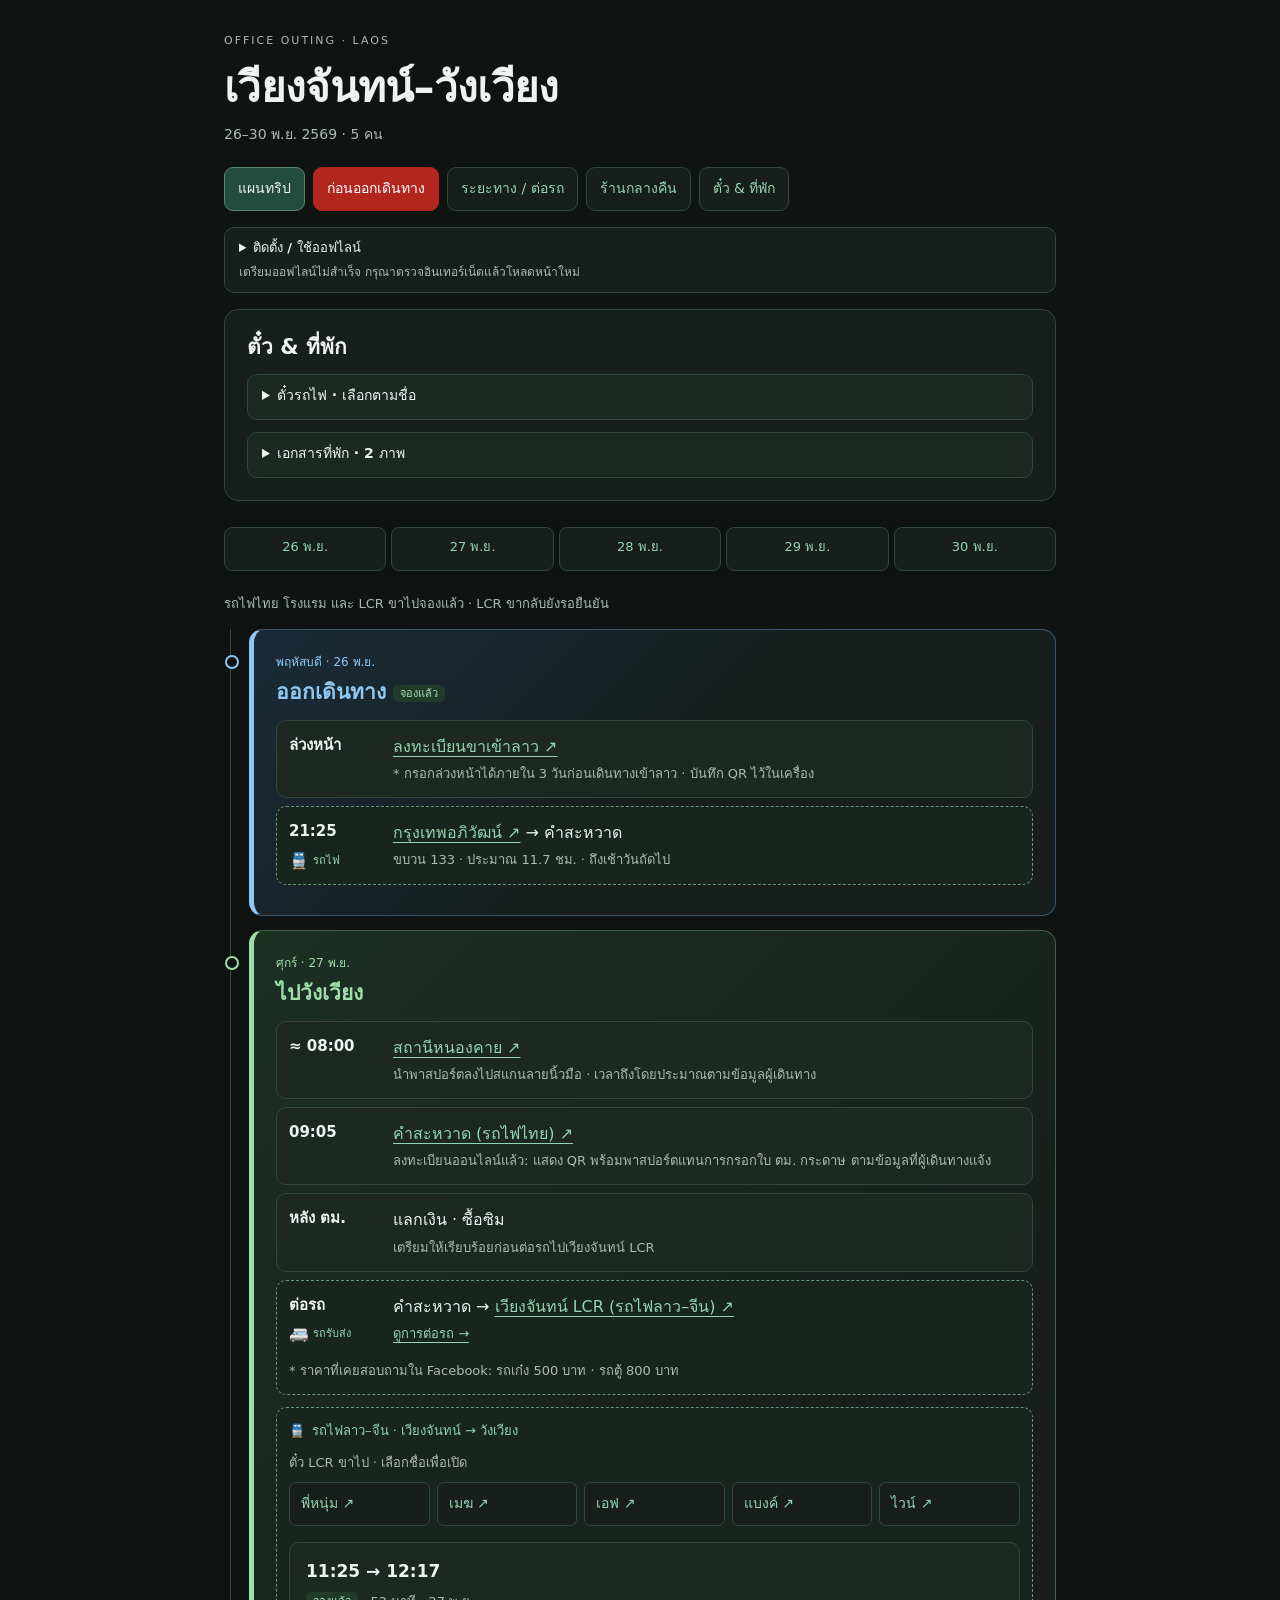
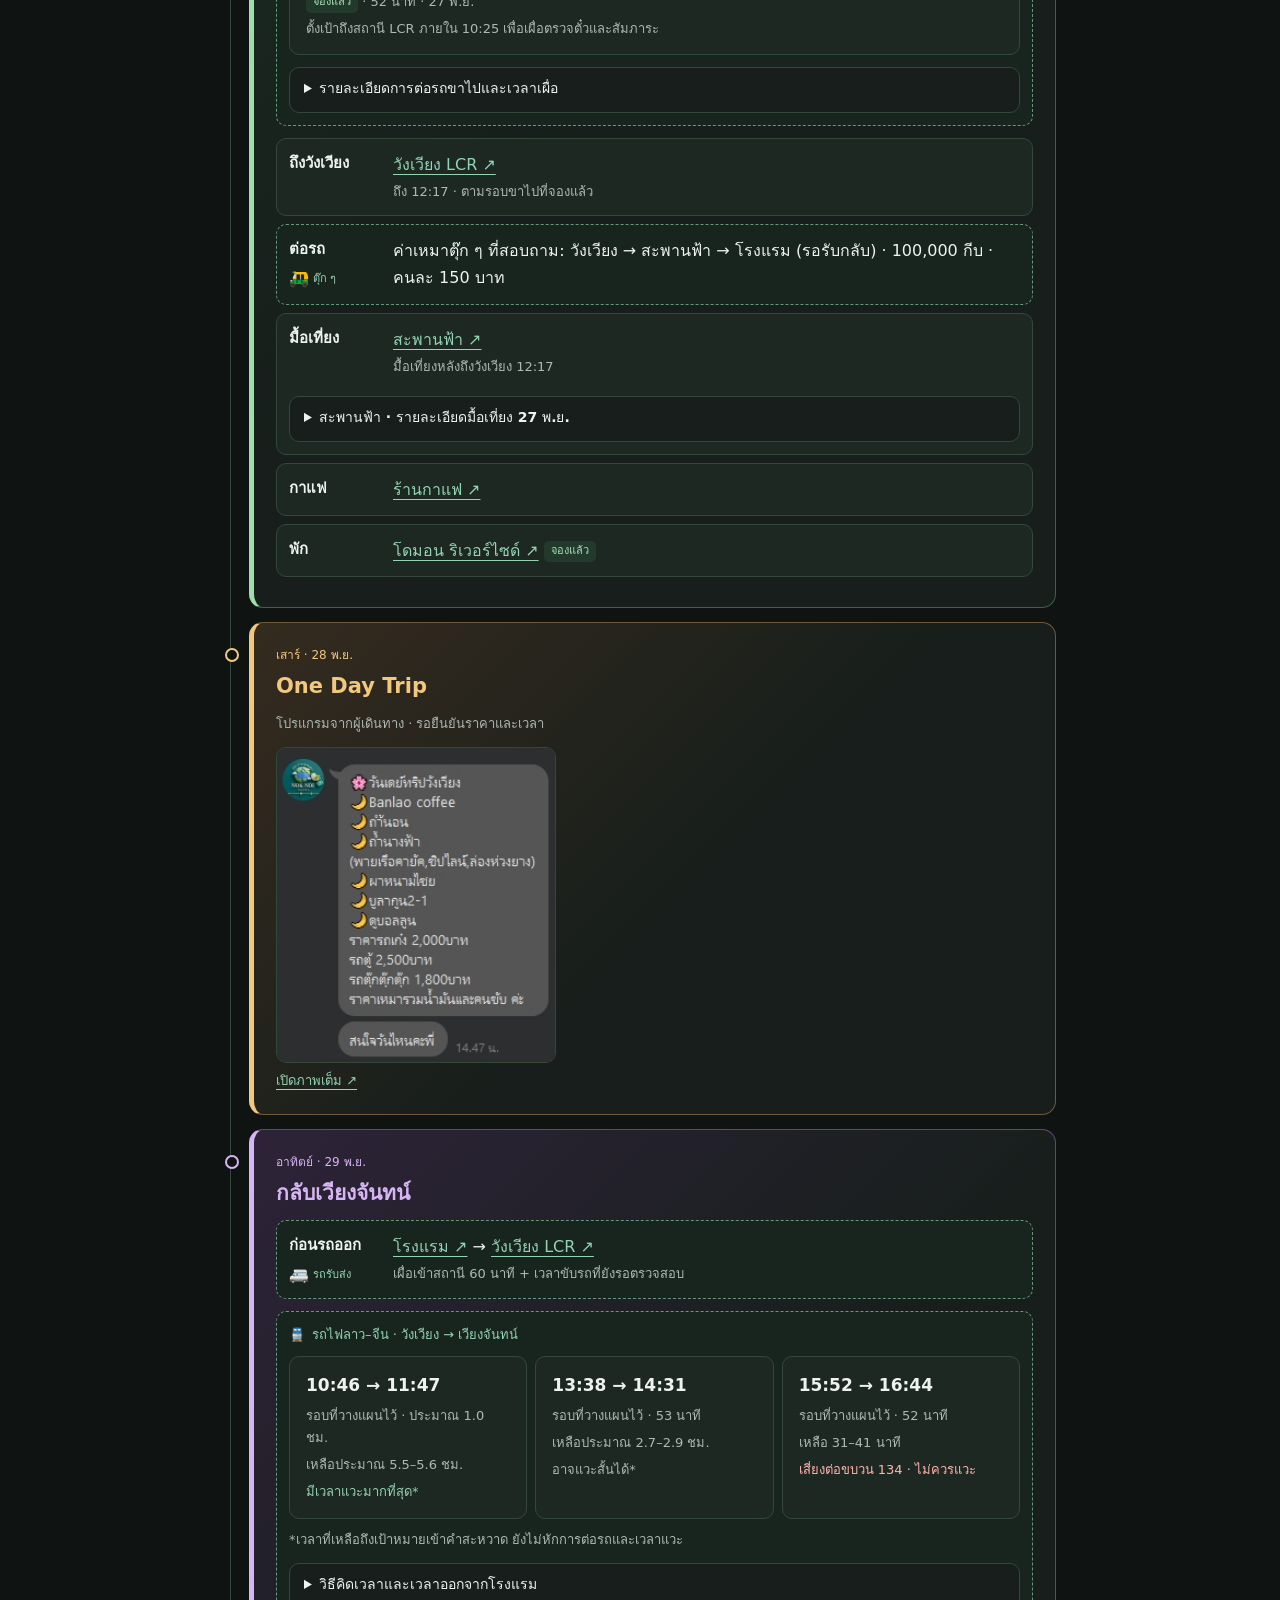
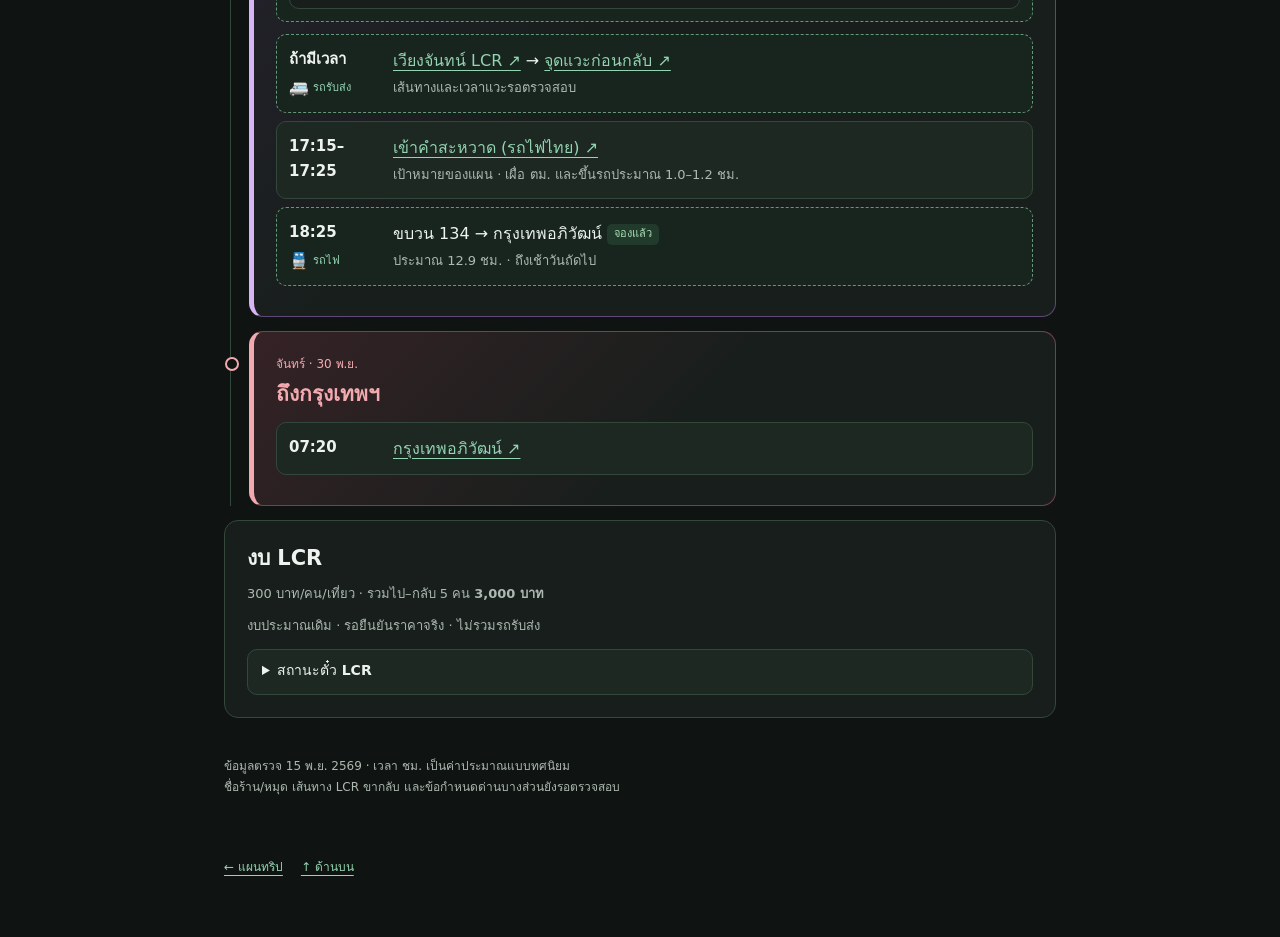
==== commit 5ca7f962: "Update index.html" ====
--- a/index.html
+++ b/index.html
@@ -5,7 +5,14 @@
 /* Journey markers and chronological stops on the main timeline. */
 .timeline{position:relative;margin-left:6px;padding-left:18px;border-left:1px solid var(--line)}
 .day{position:relative}
-.day::before{content:"";position:absolute;left:-25px;top:25px;width:10px;height:10px;border:2px solid var(--green);border-radius:50%;background:#0f1412}
+.day{border-color:var(--day-border);border-left:5px solid var(--day-accent);background:linear-gradient(135deg,var(--day-tint),var(--paper) 55%)}
+.day .date,.day h2{color:var(--day-accent)}
+.day::before{content:"";position:absolute;left:-29px;top:25px;width:10px;height:10px;border:2px solid var(--day-accent);border-radius:50%;background:#0f1412}
+#out{--day-accent:#8ec8f2;--day-border:#39556b;--day-tint:#1a2b38}
+#day1{--day-accent:#9fdda9;--day-border:#3e6247;--day-tint:#1c3024}
+#day2{--day-accent:#f2c77e;--day-border:#70583a;--day-tint:#352b1f}
+#day3{--day-accent:#d7b4f4;--day-border:#604876;--day-tint:#2d2338}
+#home{--day-accent:#f2aab0;--day-border:#71434b;--day-tint:#352226}
 .events>li.travel{border-style:dashed;border-color:#66977b;background:#18251f}
 .transport-mode{display:flex;align-items:center;gap:4px;margin-top:5px;color:var(--green);font-size:11px;font-weight:400}
 .transport-mode span{font-size:16px;line-height:1.4}
@@ -15,7 +22,7 @@
 .journey>details{background:var(--paper)}
 .events>li>.lunch-details{grid-column:1/-1;min-width:0;margin-top:4px;background:var(--paper)}
 @media(max-width:380px){.events>li{grid-template-columns:62px minmax(0,1fr)}.journey{padding:10px}.journey-label{align-items:flex-start}.transport-mode{font-size:10px}}
-@media print{.events>li.travel,.journey{background:var(--soft);border-color:var(--green)}.day::before{background:white}}
+@media print{.events>li.travel,.journey{background:var(--soft);border-color:var(--green)}.day{background:white}.day::before{background:white}}
 .options.booked-departure{grid-template-columns:1fr}
 </style><link rel="manifest" href="manifest.webmanifest"><link rel="apple-touch-icon" href="icons/icon-192.png"><meta name="apple-mobile-web-app-capable" content="yes"><meta name="apple-mobile-web-app-status-bar-style" content="black-translucent"><link rel="stylesheet" href="pwa.css"><script src="pwa.js" defer></script></head><body><main id="top"><header class="hero"><p class="eyebrow">OFFICE OUTING · LAOS</p><h1>เวียงจันทน์–วังเวียง</h1><p>26–30 พ.ย. 2569 · 5 คน</p></header><nav class="page-menu" aria-label="เมนูหน้าทริป"><a href="index.html" aria-current="page">แผนทริป</a><a href="before-departure.html" class="preparation">ก่อนออกเดินทาง</a><a href="transfers.html">ระยะทาง / ต่อรถ</a><a href="night.html">ร้านกลางคืน</a><a href="#documents">ตั๋ว &amp; ที่พัก</a></nav><section class="section-block" id="documents"><h2>ตั๋ว &amp; ที่พัก</h2><details><summary>ตั๋วรถไฟ · เลือกตามชื่อ</summary><div class="document-group" id="train-documents">
 <h4 class="document-direction">ขาไป</h4><ul class="document-grid">
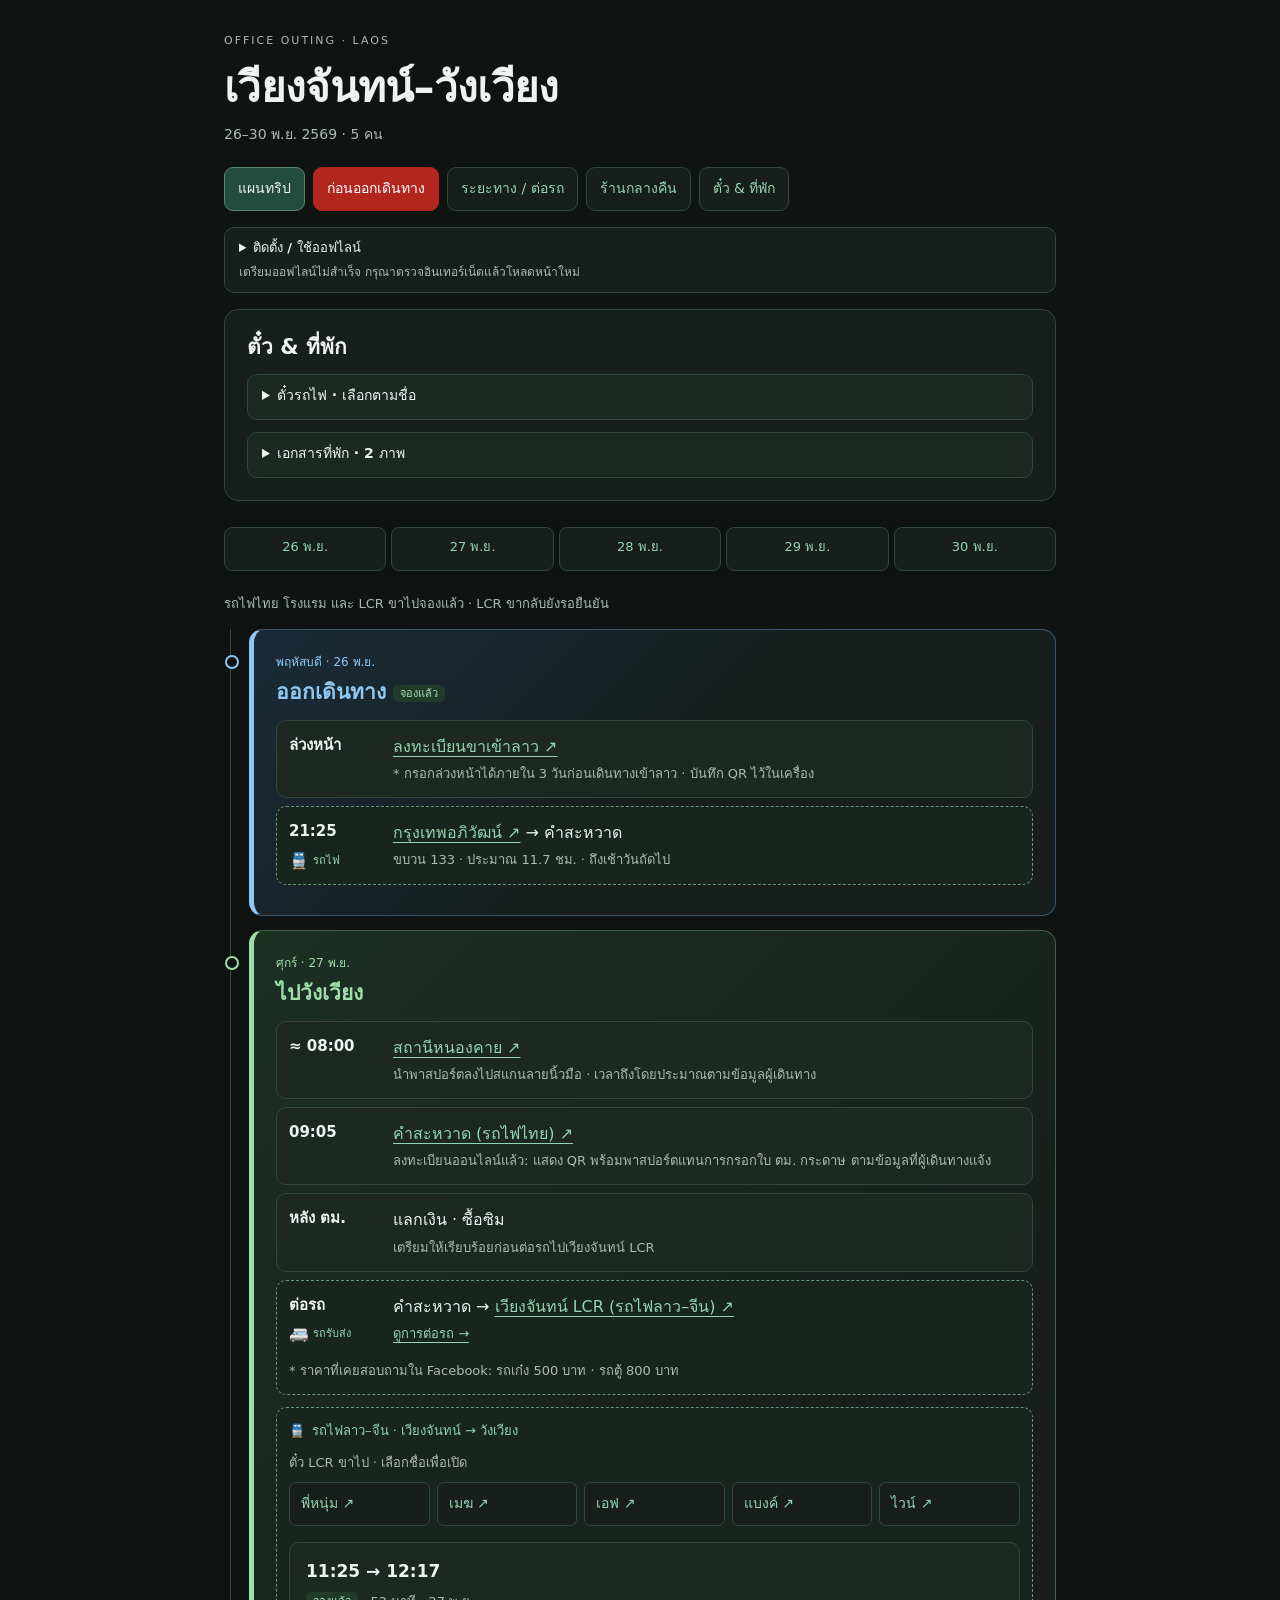
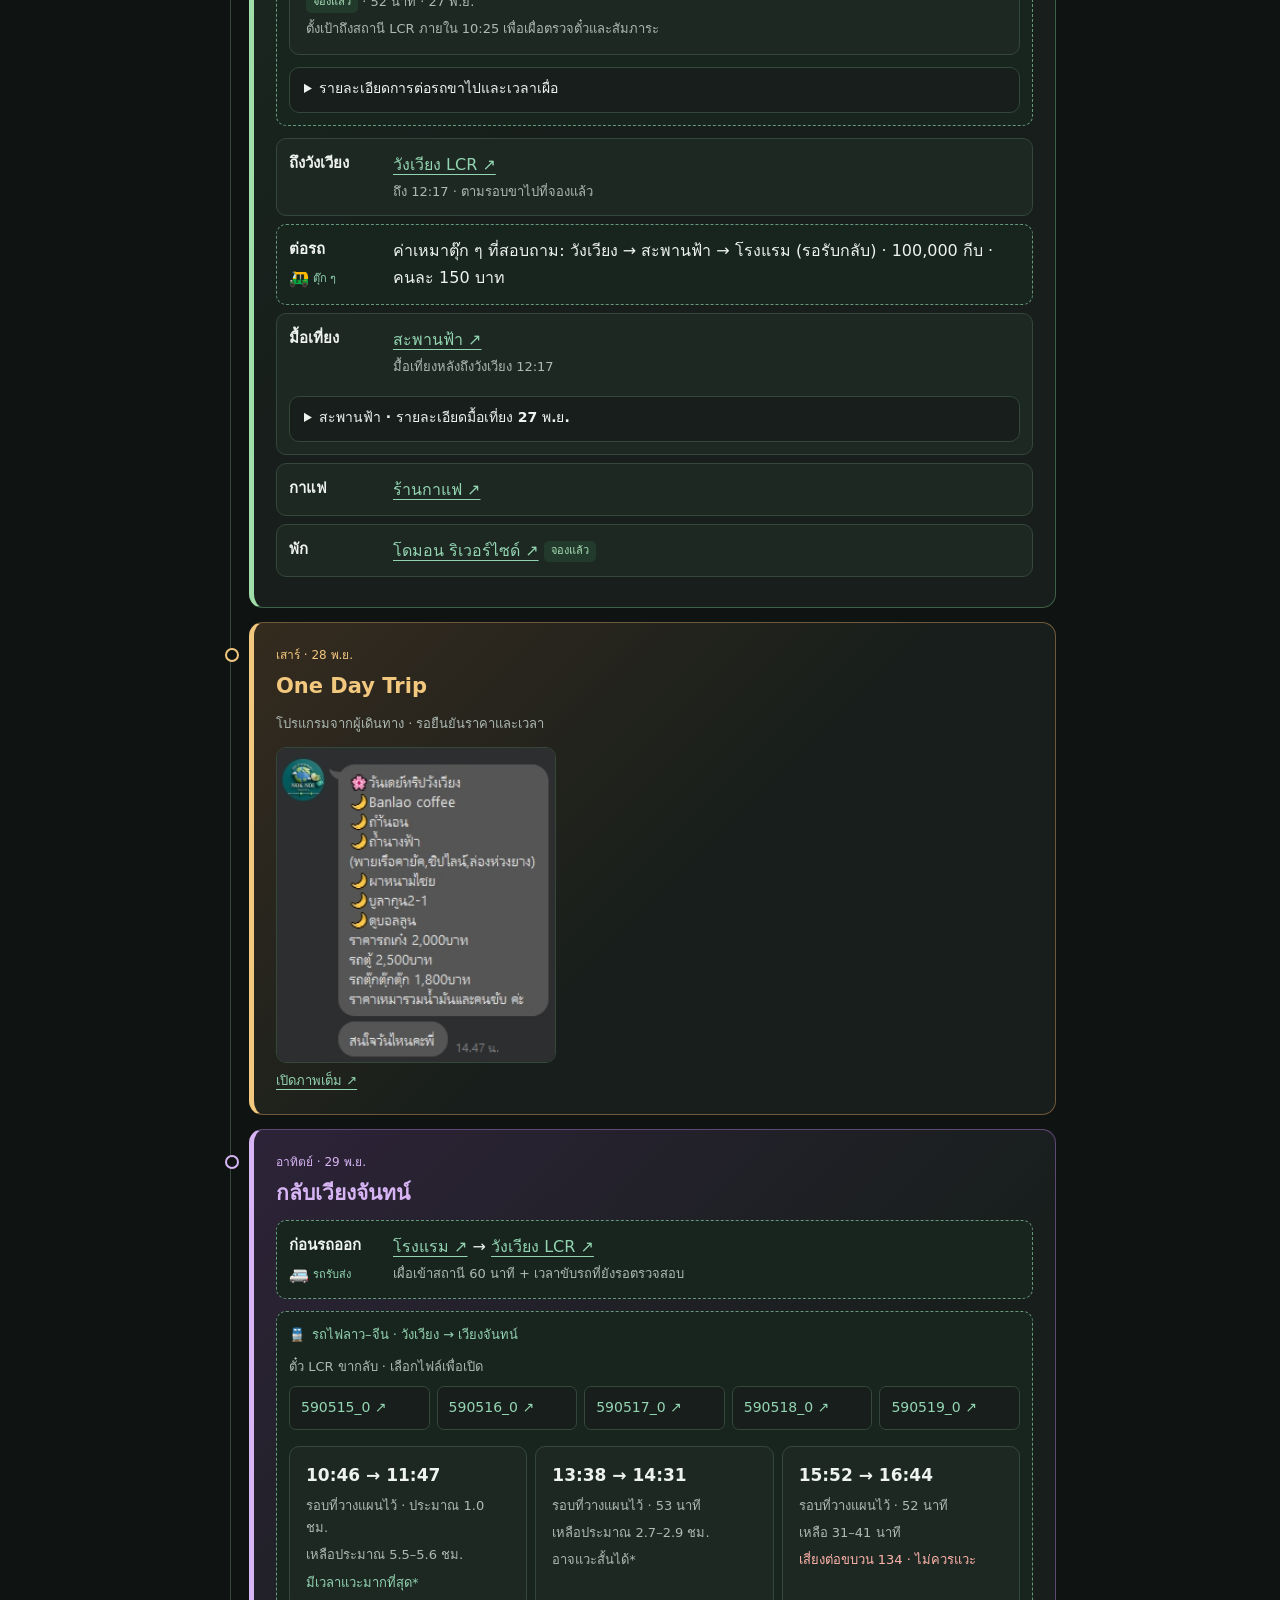
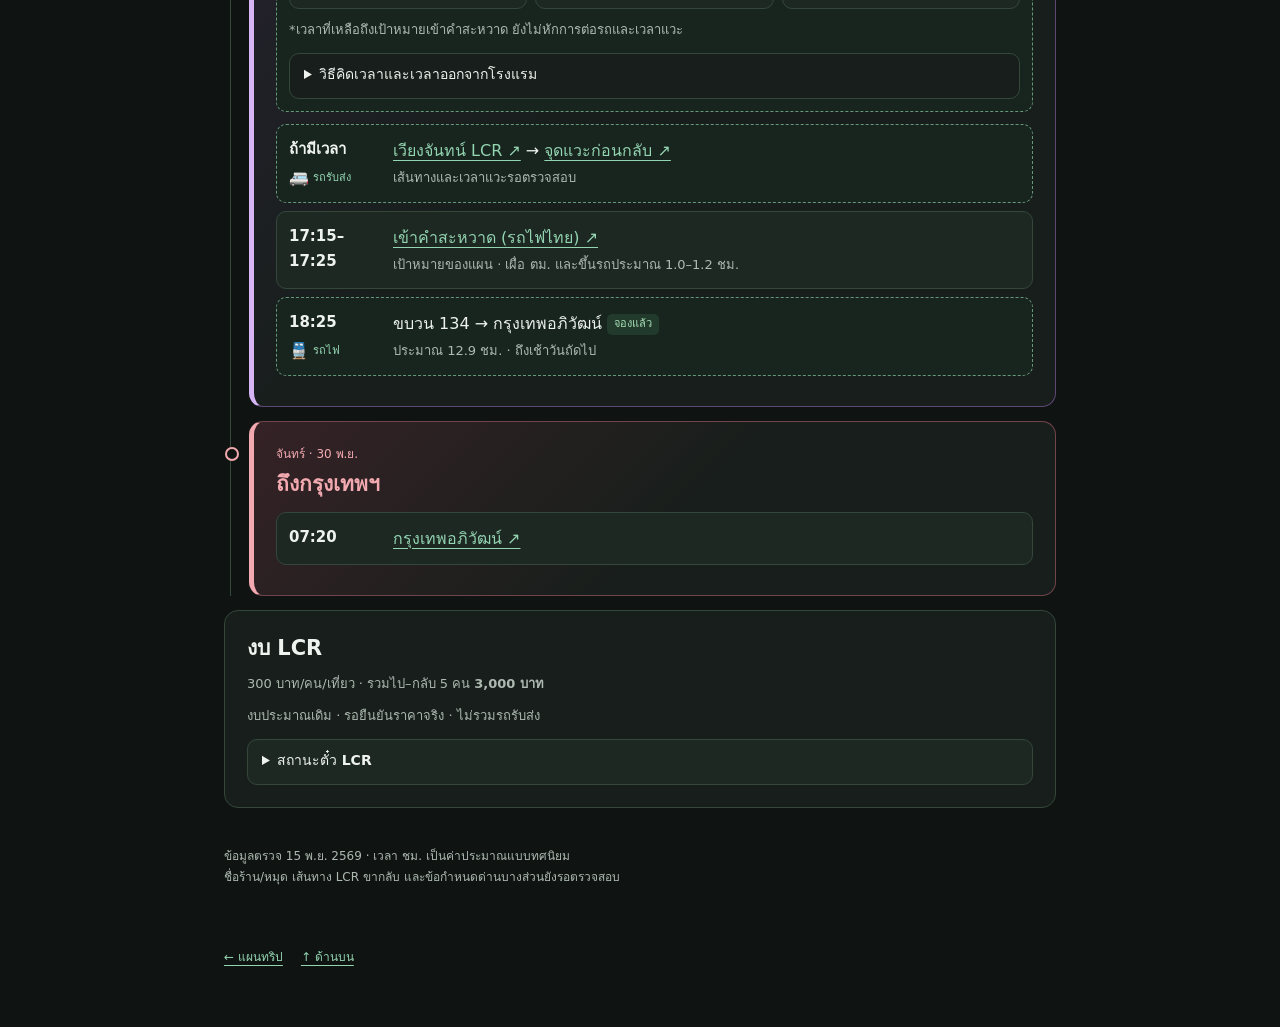
==== commit 4146aea3: "1" ====
--- a/index.html
+++ b/index.html
@@ -49,4 +49,11 @@
 <li><a href="source/LCR%20%E0%B8%82%E0%B8%B2%E0%B9%84%E0%B8%9B/%E0%B9%80%E0%B8%AD%E0%B8%9F.jpg" target="_blank" rel="noopener" aria-label="เปิดตั๋ว LCR ขาไป เอฟ ในแท็บใหม่">เอฟ ↗</a></li>
 <li><a href="source/LCR%20%E0%B8%82%E0%B8%B2%E0%B9%84%E0%B8%9B/%E0%B9%81%E0%B8%9A%E0%B8%87%E0%B8%84%E0%B9%8C.jpg" target="_blank" rel="noopener" aria-label="เปิดตั๋ว LCR ขาไป แบงค์ ในแท็บใหม่">แบงค์ ↗</a></li>
 <li><a href="source/LCR%20%E0%B8%82%E0%B8%B2%E0%B9%84%E0%B8%9B/%E0%B9%84%E0%B8%A7%E0%B8%99%E0%B9%8C.jpg" target="_blank" rel="noopener" aria-label="เปิดตั๋ว LCR ขาไป ไวน์ ในแท็บใหม่">ไวน์ ↗</a></li>
-</ul></div><div class="options booked-departure"><div class="option"><strong>11:25 → 12:17</strong><p><span class="badge booked">จองแล้ว</span> · 52 นาที · 27 พ.ย.</p><p>ตั้งเป้าถึงสถานี LCR ภายใน 10:25 เพื่อเผื่อตรวจตั๋วและสัมภาระ</p></div></div><details><summary>รายละเอียดการต่อรถขาไปและเวลาเผื่อ</summary><p>จากคำสะหวาด 09:05 ถึงรถ LCR ออก 11:25 มีเวลาเชื่อมต่อประมาณ 2.3 ชม. ตั้งเป้าถึง LCR ภายใน 10:25 โดยเผื่อเข้าสถานี 60 นาทีตามแผน</p><p>สมมติฐานเดิม: ลงรถและรวมกลุ่ม 15 นาที + ตม. ขาเข้า 45–60 นาที จึงเหลือขับรถ 5–20 นาที เวลาขับรถจริงยังรอตรวจสอบ ควรต่อรถทันทีหลังผ่าน ตม. และประสานคนขับหากขบวน 133 ล่าช้า</p></details></div><ul class="events"><li><div class="time">ถึงวังเวียง</div><div><a href="https://www.google.com/maps/search/?api=1&amp;query=Vang+Vieng+Railway+Station+Laos+China+Railway" target="_blank" rel="noopener">วังเวียง LCR ↗</a><span class="sub">ถึง 12:17 · ตามรอบขาไปที่จองแล้ว</span></div></li><li class="travel travel-road tuktuk-fare-note"><div class="time">ต่อรถ<span class="transport-mode"><span aria-hidden="true">🛺</span> ตุ๊ก ๆ</span></div><div>ค่าเหมาตุ๊ก ๆ ที่สอบถาม: วังเวียง → สะพานฟ้า → โรงแรม (รอรับกลับ) · 100,000 กีบ · คนละ 150 บาท</div></li><li><div class="time">มื้อเที่ยง</div><div><a href="https://maps.app.goo.gl/JBEPb3dAvRWLroWE6" target="_blank" rel="noopener">สะพานฟ้า ↗</a><span class="sub">มื้อเที่ยงหลังถึงวังเวียง 12:17</span></div><details class="lunch-details"><summary>สะพานฟ้า · รายละเอียดมื้อเที่ยง 27 พ.ย.</summary><ul class="checklist"><li><strong>บรรยากาศ:</strong> สะพานสีฟ้าข้ามแม่น้ำซอง เป็นจุดพักชมวิวริมน้ำและถ่ายรูปในวังเวียง</li><li><strong>บริเวณโดยรอบ:</strong> มีร้านอาหาร ทางไปถ้ำนางฟ้า และจุดพายคายัค ตามข้อมูลท่องเที่ยวของพื้นที่</li><li><strong>แผนมื้อเที่ยง:</strong> สำหรับ 5 คน หลังถึงวังเวียง 12:17 ให้ต่อรถมารับประทานอาหารบริเวณสะพานฟ้า เผื่อกินข้าว 45–60 นาที และถ่ายรูป 15–20 นาที เป็นเวลาเผื่อของแผน</li><li><strong>ยังต้องยืนยัน:</strong> ร้านที่ตรงกับหมุดเดิม เมนู ราคา เวลาเปิด และโต๊ะสำหรับ 5 คน ชื่อ “สะพานฟ้า” อ้างอิงจากผู้เดินทาง ส่วนข้อมูลที่ค้นพบอธิบายบริเวณสะพาน ยังยืนยันร้านเฉพาะไม่ได้</li></ul><p class="intro">อ้างอิงบริเวณสะพาน: <a href="https://www.tourismlaos.org/2021/06/29/blue-bridge-remains-free-of-charge-in-vang-vieng/" target="_blank" rel="noopener">Tourism Laos</a> · <a href="https://th.trip.com/blog/laos-vangvieng2022" target="_blank" rel="noopener">บันทึกเที่ยวสะพานฟ้าและบริเวณรอบ ๆ</a> · ตรวจ 15 พ.ย. 2569 · <a href="https://maps.app.goo.gl/JBEPb3dAvRWLroWE6" target="_blank" rel="noopener">Maps เดิม ↗</a></p></details></li><li class="stop coffee-stop"><div class="time">กาแฟ</div><div><a href="https://maps.app.goo.gl/HmepEbTSQ1Gyp76dA" target="_blank" rel="noopener">ร้านกาแฟ ↗</a></div></li><li><div class="time">พัก</div><div><a href="https://maps.app.goo.gl/P9p49Mgq6wnHaMeUA" target="_blank" rel="noopener">โดมอน ริเวอร์ไซด์ ↗</a> <span class="badge booked">จองแล้ว</span></div></li></ul></article><article class="day" id="day2"><div class="date">เสาร์ · 28 พ.ย.</div><h2>One Day Trip</h2><p class="intro">โปรแกรมจากผู้เดินทาง · รอยืนยันราคาและเวลา</p><figure class="trip-figure"><a href="source/one%20day%20trip.jpg" target="_blank" rel="noopener" aria-label="เปิดภาพ One Day Trip ขนาดเต็ม"><img src="source/one%20day%20trip.jpg" alt="โปรแกรม One Day Trip วังเวียงที่ผู้เดินทางแนบ" loading="lazy" decoding="async"></a><figcaption><a href="source/one%20day%20trip.jpg" target="_blank" rel="noopener">เปิดภาพเต็ม ↗</a></figcaption></figure></article><article class="day" id="day3"><div class="date">อาทิตย์ · 29 พ.ย.</div><h2>กลับเวียงจันทน์</h2><ul class="events"><li class="travel travel-road"><div class="time">ก่อนรถออก<span class="transport-mode"><span aria-hidden="true">🚐</span> รถรับส่ง</span></div><div><a href="https://maps.app.goo.gl/P9p49Mgq6wnHaMeUA" target="_blank" rel="noopener">โรงแรม ↗</a> → <a href="https://www.google.com/maps/search/?api=1&amp;query=Vang+Vieng+Railway+Station+Laos+China+Railway" target="_blank" rel="noopener">วังเวียง LCR ↗</a><span class="sub">เผื่อเข้าสถานี 60 นาที + เวลาขับรถที่ยังรอตรวจสอบ</span></div></li></ul><div class="journey journey-rail"><p class="journey-label"><span aria-hidden="true">🚆</span> รถไฟลาว–จีน · วังเวียง → เวียงจันทน์</p><div class="return-options"><div class="option"><strong>10:46 → 11:47</strong><p>รอบที่วางแผนไว้ · ประมาณ 1.0 ชม.</p><p>เหลือประมาณ 5.5–5.6 ชม.</p><p class="good">มีเวลาแวะมากที่สุด*</p></div><div class="option"><strong>13:38 → 14:31</strong><p>รอบที่วางแผนไว้ · 53 นาที</p><p>เหลือประมาณ 2.7–2.9 ชม.</p><p>อาจแวะสั้นได้*</p></div><div class="option"><strong>15:52 → 16:44</strong><p>รอบที่วางแผนไว้ · 52 นาที</p><p>เหลือ 31–41 นาที</p><p class="alert">เสี่ยงต่อขบวน 134 · ไม่ควรแวะ</p></div></div><p class="note">*เวลาที่เหลือถึงเป้าหมายเข้าคำสะหวาด ยังไม่หักการต่อรถและเวลาแวะ</p><details><summary>วิธีคิดเวลาและเวลาออกจากโรงแรม</summary><p>17:15–17:25 ลบเวลาถึงเวียงจันทน์ LCR = เวลารวมด้านบน ยังไม่หักการออกจากสถานีและการเดินทาง</p><p>หากกันเวลาออกจาก LCR 15 นาทีและเผื่อรถติด/ล่าช้าอีก 30 นาที จะเหลือสำหรับ <strong>ขับรถสองช่วง + เวลาที่จุดแวะ</strong> ตามลำดับ ประมาณ 4.7–4.9 ชม., ประมาณ 2.0–2.2 ชม. และ −14 ถึง −4 นาที เป็นงบเวลาของแผน ไม่ใช่เวลาขับรถที่ยืนยันแล้ว</p><p>ถ้าต้องการถึงคำสะหวาดไม่เกิน 17:15: ออกจากจุดแวะไม่เกิน 17:15 ลบเวลาขับรถช่วงสุดท้าย ลบเวลาเผื่อรถติดที่ยังไม่ได้ใช้ หากคำนวณไม่ได้ให้ตัดจุดแวะ</p><p>ออกโรงแรม = เวลารถ LCR ออก − 60 นาทีตรวจตั๋ว/สัมภาระ − นาทีขับรถโรงแรมถึงสถานี รอบ 10:46 / 13:38 / 15:52 ต้องถึงสถานีไม่เกิน 09:46 / 12:38 / 14:52 ตามลำดับ เวลาขับรถยังรอตรวจสอบ</p></details></div><ul class="events"><li class="travel travel-road"><div class="time">ถ้ามีเวลา<span class="transport-mode"><span aria-hidden="true">🚐</span> รถรับส่ง</span></div><div><a href="https://www.google.com/maps/search/?api=1&amp;query=Vientiane+Railway+Station+Laos+China+Railway" target="_blank" rel="noopener">เวียงจันทน์ LCR ↗</a> → <a href="https://maps.app.goo.gl/s8tS7dhnJrx52uAw9" target="_blank" rel="noopener">จุดแวะก่อนกลับ ↗</a><span class="sub">เส้นทางและเวลาแวะรอตรวจสอบ</span></div></li><li><div class="time">17:15–<br>17:25</div><div><a href="https://www.google.com/maps/search/?api=1&amp;query=Khamsavath+Railway+Station+Laos" target="_blank" rel="noopener">เข้าคำสะหวาด (รถไฟไทย) ↗</a><span class="sub">เป้าหมายของแผน · เผื่อ ตม. และขึ้นรถประมาณ 1.0–1.2 ชม.</span></div></li><li class="travel travel-rail"><div class="time">18:25<span class="transport-mode"><span aria-hidden="true">🚆</span> รถไฟ</span></div><div>ขบวน 134 → กรุงเทพอภิวัฒน์ <span class="badge booked">จองแล้ว</span><span class="sub">ประมาณ 12.9 ชม. · ถึงเช้าวันถัดไป</span></div></li></ul></article><article class="day" id="home"><div class="date">จันทร์ · 30 พ.ย.</div><h2>ถึงกรุงเทพฯ</h2><ul class="events"><li><div class="time">07:20</div><div><a href="https://www.google.com/maps/search/?api=1&amp;query=Krung+Thep+Aphiwat+Central+Terminal" target="_blank" rel="noopener">กรุงเทพอภิวัฒน์ ↗</a></div></li></ul></article></div><section class="section-block"><h2>งบ LCR</h2><p class="note">300 บาท/คน/เที่ยว · รวมไป–กลับ 5 คน <strong>3,000 บาท</strong></p><p class="note">งบประมาณเดิม · รอยืนยันราคาจริง · ไม่รวมรถรับส่ง</p><details><summary>สถานะตั๋ว LCR</summary><p>ขาไป 27 พ.ย. เวียงจันทน์ → วังเวียง 11:25–12:17 จองแล้วตามข้อมูลผู้เดินทาง มีลิงก์ตั๋วทั้ง 5 คนอยู่ใน Timeline</p><p>ขากลับ 29 พ.ย. ยังเป็นรอบที่วางแผนไว้ ต้องยืนยันเลขขบวน ที่นั่ง และราคาจริงผ่าน <a href="https://play.google.com/store/apps/details?id=com.cars.laosticket" target="_blank" rel="noopener">LCR Ticket</a> งบ 300 บาท/คน/เที่ยวยังคงเป็นงบประมาณเดิม</p><p><a href="https://kpl.gov.la/EN/detail.aspx?id=71839" target="_blank" rel="noopener">ข้อมูลการจองผ่านแอปจาก KPL (2023)</a> เป็นข้อมูลเก่า ให้ยึดข้อกำหนดปัจจุบันในแอป</p></details></section><footer>ข้อมูลตรวจ 15 พ.ย. 2569 · เวลา ชม. เป็นค่าประมาณแบบทศนิยม<br>ชื่อร้าน/หมุด เส้นทาง LCR ขากลับ และข้อกำหนดด่านบางส่วนยังรอตรวจสอบ</footer><div class="page-footer"><a href="index.html">← แผนทริป</a><a href="#top">↑ ด้านบน</a></div></main></body></html>
+</ul></div><div class="options booked-departure"><div class="option"><strong>11:25 → 12:17</strong><p><span class="badge booked">จองแล้ว</span> · 52 นาที · 27 พ.ย.</p><p>ตั้งเป้าถึงสถานี LCR ภายใน 10:25 เพื่อเผื่อตรวจตั๋วและสัมภาระ</p></div></div><details><summary>รายละเอียดการต่อรถขาไปและเวลาเผื่อ</summary><p>จากคำสะหวาด 09:05 ถึงรถ LCR ออก 11:25 มีเวลาเชื่อมต่อประมาณ 2.3 ชม. ตั้งเป้าถึง LCR ภายใน 10:25 โดยเผื่อเข้าสถานี 60 นาทีตามแผน</p><p>สมมติฐานเดิม: ลงรถและรวมกลุ่ม 15 นาที + ตม. ขาเข้า 45–60 นาที จึงเหลือขับรถ 5–20 นาที เวลาขับรถจริงยังรอตรวจสอบ ควรต่อรถทันทีหลังผ่าน ตม. และประสานคนขับหากขบวน 133 ล่าช้า</p></details></div><ul class="events"><li><div class="time">ถึงวังเวียง</div><div><a href="https://www.google.com/maps/search/?api=1&amp;query=Vang+Vieng+Railway+Station+Laos+China+Railway" target="_blank" rel="noopener">วังเวียง LCR ↗</a><span class="sub">ถึง 12:17 · ตามรอบขาไปที่จองแล้ว</span></div></li><li class="travel travel-road tuktuk-fare-note"><div class="time">ต่อรถ<span class="transport-mode"><span aria-hidden="true">🛺</span> ตุ๊ก ๆ</span></div><div>ค่าเหมาตุ๊ก ๆ ที่สอบถาม: วังเวียง → สะพานฟ้า → โรงแรม (รอรับกลับ) · 100,000 กีบ · คนละ 150 บาท</div></li><li><div class="time">มื้อเที่ยง</div><div><a href="https://maps.app.goo.gl/JBEPb3dAvRWLroWE6" target="_blank" rel="noopener">สะพานฟ้า ↗</a><span class="sub">มื้อเที่ยงหลังถึงวังเวียง 12:17</span></div><details class="lunch-details"><summary>สะพานฟ้า · รายละเอียดมื้อเที่ยง 27 พ.ย.</summary><ul class="checklist"><li><strong>บรรยากาศ:</strong> สะพานสีฟ้าข้ามแม่น้ำซอง เป็นจุดพักชมวิวริมน้ำและถ่ายรูปในวังเวียง</li><li><strong>บริเวณโดยรอบ:</strong> มีร้านอาหาร ทางไปถ้ำนางฟ้า และจุดพายคายัค ตามข้อมูลท่องเที่ยวของพื้นที่</li><li><strong>แผนมื้อเที่ยง:</strong> สำหรับ 5 คน หลังถึงวังเวียง 12:17 ให้ต่อรถมารับประทานอาหารบริเวณสะพานฟ้า เผื่อกินข้าว 45–60 นาที และถ่ายรูป 15–20 นาที เป็นเวลาเผื่อของแผน</li><li><strong>ยังต้องยืนยัน:</strong> ร้านที่ตรงกับหมุดเดิม เมนู ราคา เวลาเปิด และโต๊ะสำหรับ 5 คน ชื่อ “สะพานฟ้า” อ้างอิงจากผู้เดินทาง ส่วนข้อมูลที่ค้นพบอธิบายบริเวณสะพาน ยังยืนยันร้านเฉพาะไม่ได้</li></ul><p class="intro">อ้างอิงบริเวณสะพาน: <a href="https://www.tourismlaos.org/2021/06/29/blue-bridge-remains-free-of-charge-in-vang-vieng/" target="_blank" rel="noopener">Tourism Laos</a> · <a href="https://th.trip.com/blog/laos-vangvieng2022" target="_blank" rel="noopener">บันทึกเที่ยวสะพานฟ้าและบริเวณรอบ ๆ</a> · ตรวจ 15 พ.ย. 2569 · <a href="https://maps.app.goo.gl/JBEPb3dAvRWLroWE6" target="_blank" rel="noopener">Maps เดิม ↗</a></p></details></li><li class="stop coffee-stop"><div class="time">กาแฟ</div><div><a href="https://maps.app.goo.gl/HmepEbTSQ1Gyp76dA" target="_blank" rel="noopener">ร้านกาแฟ ↗</a></div></li><li><div class="time">พัก</div><div><a href="https://maps.app.goo.gl/P9p49Mgq6wnHaMeUA" target="_blank" rel="noopener">โดมอน ริเวอร์ไซด์ ↗</a> <span class="badge booked">จองแล้ว</span></div></li></ul></article><article class="day" id="day2"><div class="date">เสาร์ · 28 พ.ย.</div><h2>One Day Trip</h2><p class="intro">โปรแกรมจากผู้เดินทาง · รอยืนยันราคาและเวลา</p><figure class="trip-figure"><a href="source/one%20day%20trip.jpg" target="_blank" rel="noopener" aria-label="เปิดภาพ One Day Trip ขนาดเต็ม"><img src="source/one%20day%20trip.jpg" alt="โปรแกรม One Day Trip วังเวียงที่ผู้เดินทางแนบ" loading="lazy" decoding="async"></a><figcaption><a href="source/one%20day%20trip.jpg" target="_blank" rel="noopener">เปิดภาพเต็ม ↗</a></figcaption></figure></article><article class="day" id="day3"><div class="date">อาทิตย์ · 29 พ.ย.</div><h2>กลับเวียงจันทน์</h2><ul class="events"><li class="travel travel-road"><div class="time">ก่อนรถออก<span class="transport-mode"><span aria-hidden="true">🚐</span> รถรับส่ง</span></div><div><a href="https://maps.app.goo.gl/P9p49Mgq6wnHaMeUA" target="_blank" rel="noopener">โรงแรม ↗</a> → <a href="https://www.google.com/maps/search/?api=1&amp;query=Vang+Vieng+Railway+Station+Laos+China+Railway" target="_blank" rel="noopener">วังเวียง LCR ↗</a><span class="sub">เผื่อเข้าสถานี 60 นาที + เวลาขับรถที่ยังรอตรวจสอบ</span></div></li></ul><div class="journey journey-rail"><p class="journey-label"><span aria-hidden="true">🚆</span> รถไฟลาว–จีน · วังเวียง → เวียงจันทน์</p>
+<div class="lcr-ticket-links" id="lcr-return-tickets"><p class="note">ตั๋ว LCR ขากลับ · เลือกไฟล์เพื่อเปิด</p><ul class="document-grid" aria-label="ตั๋ว LCR วังเวียงกลับเวียงจันทน์">
+<li><a href="source/LCR%20%E0%B8%82%E0%B8%B2%E0%B8%81%E0%B8%A5%E0%B8%B1%E0%B8%9A/590515_0.jpg" target="_blank" rel="noopener" aria-label="เปิดตั๋ว LCR ขากลับ 590515_0 ในแท็บใหม่">590515_0 ↗</a></li>
+<li><a href="source/LCR%20%E0%B8%82%E0%B8%B2%E0%B8%81%E0%B8%A5%E0%B8%B1%E0%B8%9A/590516_0.jpg" target="_blank" rel="noopener" aria-label="เปิดตั๋ว LCR ขากลับ 590516_0 ในแท็บใหม่">590516_0 ↗</a></li>
+<li><a href="source/LCR%20%E0%B8%82%E0%B8%B2%E0%B8%81%E0%B8%A5%E0%B8%B1%E0%B8%9A/590517_0.jpg" target="_blank" rel="noopener" aria-label="เปิดตั๋ว LCR ขากลับ 590517_0 ในแท็บใหม่">590517_0 ↗</a></li>
+<li><a href="source/LCR%20%E0%B8%82%E0%B8%B2%E0%B8%81%E0%B8%A5%E0%B8%B1%E0%B8%9A/590518_0.jpg" target="_blank" rel="noopener" aria-label="เปิดตั๋ว LCR ขากลับ 590518_0 ในแท็บใหม่">590518_0 ↗</a></li>
+<li><a href="source/LCR%20%E0%B8%82%E0%B8%B2%E0%B8%81%E0%B8%A5%E0%B8%B1%E0%B8%9A/590519_0.jpg" target="_blank" rel="noopener" aria-label="เปิดตั๋ว LCR ขากลับ 590519_0 ในแท็บใหม่">590519_0 ↗</a></li>
+</ul></div><div class="return-options"><div class="option"><strong>10:46 → 11:47</strong><p>รอบที่วางแผนไว้ · ประมาณ 1.0 ชม.</p><p>เหลือประมาณ 5.5–5.6 ชม.</p><p class="good">มีเวลาแวะมากที่สุด*</p></div><div class="option"><strong>13:38 → 14:31</strong><p>รอบที่วางแผนไว้ · 53 นาที</p><p>เหลือประมาณ 2.7–2.9 ชม.</p><p>อาจแวะสั้นได้*</p></div><div class="option"><strong>15:52 → 16:44</strong><p>รอบที่วางแผนไว้ · 52 นาที</p><p>เหลือ 31–41 นาที</p><p class="alert">เสี่ยงต่อขบวน 134 · ไม่ควรแวะ</p></div></div><p class="note">*เวลาที่เหลือถึงเป้าหมายเข้าคำสะหวาด ยังไม่หักการต่อรถและเวลาแวะ</p><details><summary>วิธีคิดเวลาและเวลาออกจากโรงแรม</summary><p>17:15–17:25 ลบเวลาถึงเวียงจันทน์ LCR = เวลารวมด้านบน ยังไม่หักการออกจากสถานีและการเดินทาง</p><p>หากกันเวลาออกจาก LCR 15 นาทีและเผื่อรถติด/ล่าช้าอีก 30 นาที จะเหลือสำหรับ <strong>ขับรถสองช่วง + เวลาที่จุดแวะ</strong> ตามลำดับ ประมาณ 4.7–4.9 ชม., ประมาณ 2.0–2.2 ชม. และ −14 ถึง −4 นาที เป็นงบเวลาของแผน ไม่ใช่เวลาขับรถที่ยืนยันแล้ว</p><p>ถ้าต้องการถึงคำสะหวาดไม่เกิน 17:15: ออกจากจุดแวะไม่เกิน 17:15 ลบเวลาขับรถช่วงสุดท้าย ลบเวลาเผื่อรถติดที่ยังไม่ได้ใช้ หากคำนวณไม่ได้ให้ตัดจุดแวะ</p><p>ออกโรงแรม = เวลารถ LCR ออก − 60 นาทีตรวจตั๋ว/สัมภาระ − นาทีขับรถโรงแรมถึงสถานี รอบ 10:46 / 13:38 / 15:52 ต้องถึงสถานีไม่เกิน 09:46 / 12:38 / 14:52 ตามลำดับ เวลาขับรถยังรอตรวจสอบ</p></details></div><ul class="events"><li class="travel travel-road"><div class="time">ถ้ามีเวลา<span class="transport-mode"><span aria-hidden="true">🚐</span> รถรับส่ง</span></div><div><a href="https://www.google.com/maps/search/?api=1&amp;query=Vientiane+Railway+Station+Laos+China+Railway" target="_blank" rel="noopener">เวียงจันทน์ LCR ↗</a> → <a href="https://maps.app.goo.gl/s8tS7dhnJrx52uAw9" target="_blank" rel="noopener">จุดแวะก่อนกลับ ↗</a><span class="sub">เส้นทางและเวลาแวะรอตรวจสอบ</span></div></li><li><div class="time">17:15–<br>17:25</div><div><a href="https://www.google.com/maps/search/?api=1&amp;query=Khamsavath+Railway+Station+Laos" target="_blank" rel="noopener">เข้าคำสะหวาด (รถไฟไทย) ↗</a><span class="sub">เป้าหมายของแผน · เผื่อ ตม. และขึ้นรถประมาณ 1.0–1.2 ชม.</span></div></li><li class="travel travel-rail"><div class="time">18:25<span class="transport-mode"><span aria-hidden="true">🚆</span> รถไฟ</span></div><div>ขบวน 134 → กรุงเทพอภิวัฒน์ <span class="badge booked">จองแล้ว</span><span class="sub">ประมาณ 12.9 ชม. · ถึงเช้าวันถัดไป</span></div></li></ul></article><article class="day" id="home"><div class="date">จันทร์ · 30 พ.ย.</div><h2>ถึงกรุงเทพฯ</h2><ul class="events"><li><div class="time">07:20</div><div><a href="https://www.google.com/maps/search/?api=1&amp;query=Krung+Thep+Aphiwat+Central+Terminal" target="_blank" rel="noopener">กรุงเทพอภิวัฒน์ ↗</a></div></li></ul></article></div><section class="section-block"><h2>งบ LCR</h2><p class="note">300 บาท/คน/เที่ยว · รวมไป–กลับ 5 คน <strong>3,000 บาท</strong></p><p class="note">งบประมาณเดิม · รอยืนยันราคาจริง · ไม่รวมรถรับส่ง</p><details><summary>สถานะตั๋ว LCR</summary><p>ขาไป 27 พ.ย. เวียงจันทน์ → วังเวียง 11:25–12:17 จองแล้วตามข้อมูลผู้เดินทาง มีลิงก์ตั๋วทั้ง 5 คนอยู่ใน Timeline</p><p>ขากลับ 29 พ.ย. ยังเป็นรอบที่วางแผนไว้ ต้องยืนยันเลขขบวน ที่นั่ง และราคาจริงผ่าน <a href="https://play.google.com/store/apps/details?id=com.cars.laosticket" target="_blank" rel="noopener">LCR Ticket</a> งบ 300 บาท/คน/เที่ยวยังคงเป็นงบประมาณเดิม</p><p><a href="https://kpl.gov.la/EN/detail.aspx?id=71839" target="_blank" rel="noopener">ข้อมูลการจองผ่านแอปจาก KPL (2023)</a> เป็นข้อมูลเก่า ให้ยึดข้อกำหนดปัจจุบันในแอป</p></details></section><footer>ข้อมูลตรวจ 15 พ.ย. 2569 · เวลา ชม. เป็นค่าประมาณแบบทศนิยม<br>ชื่อร้าน/หมุด เส้นทาง LCR ขากลับ และข้อกำหนดด่านบางส่วนยังรอตรวจสอบ</footer><div class="page-footer"><a href="index.html">← แผนทริป</a><a href="#top">↑ ด้านบน</a></div></main></body></html>
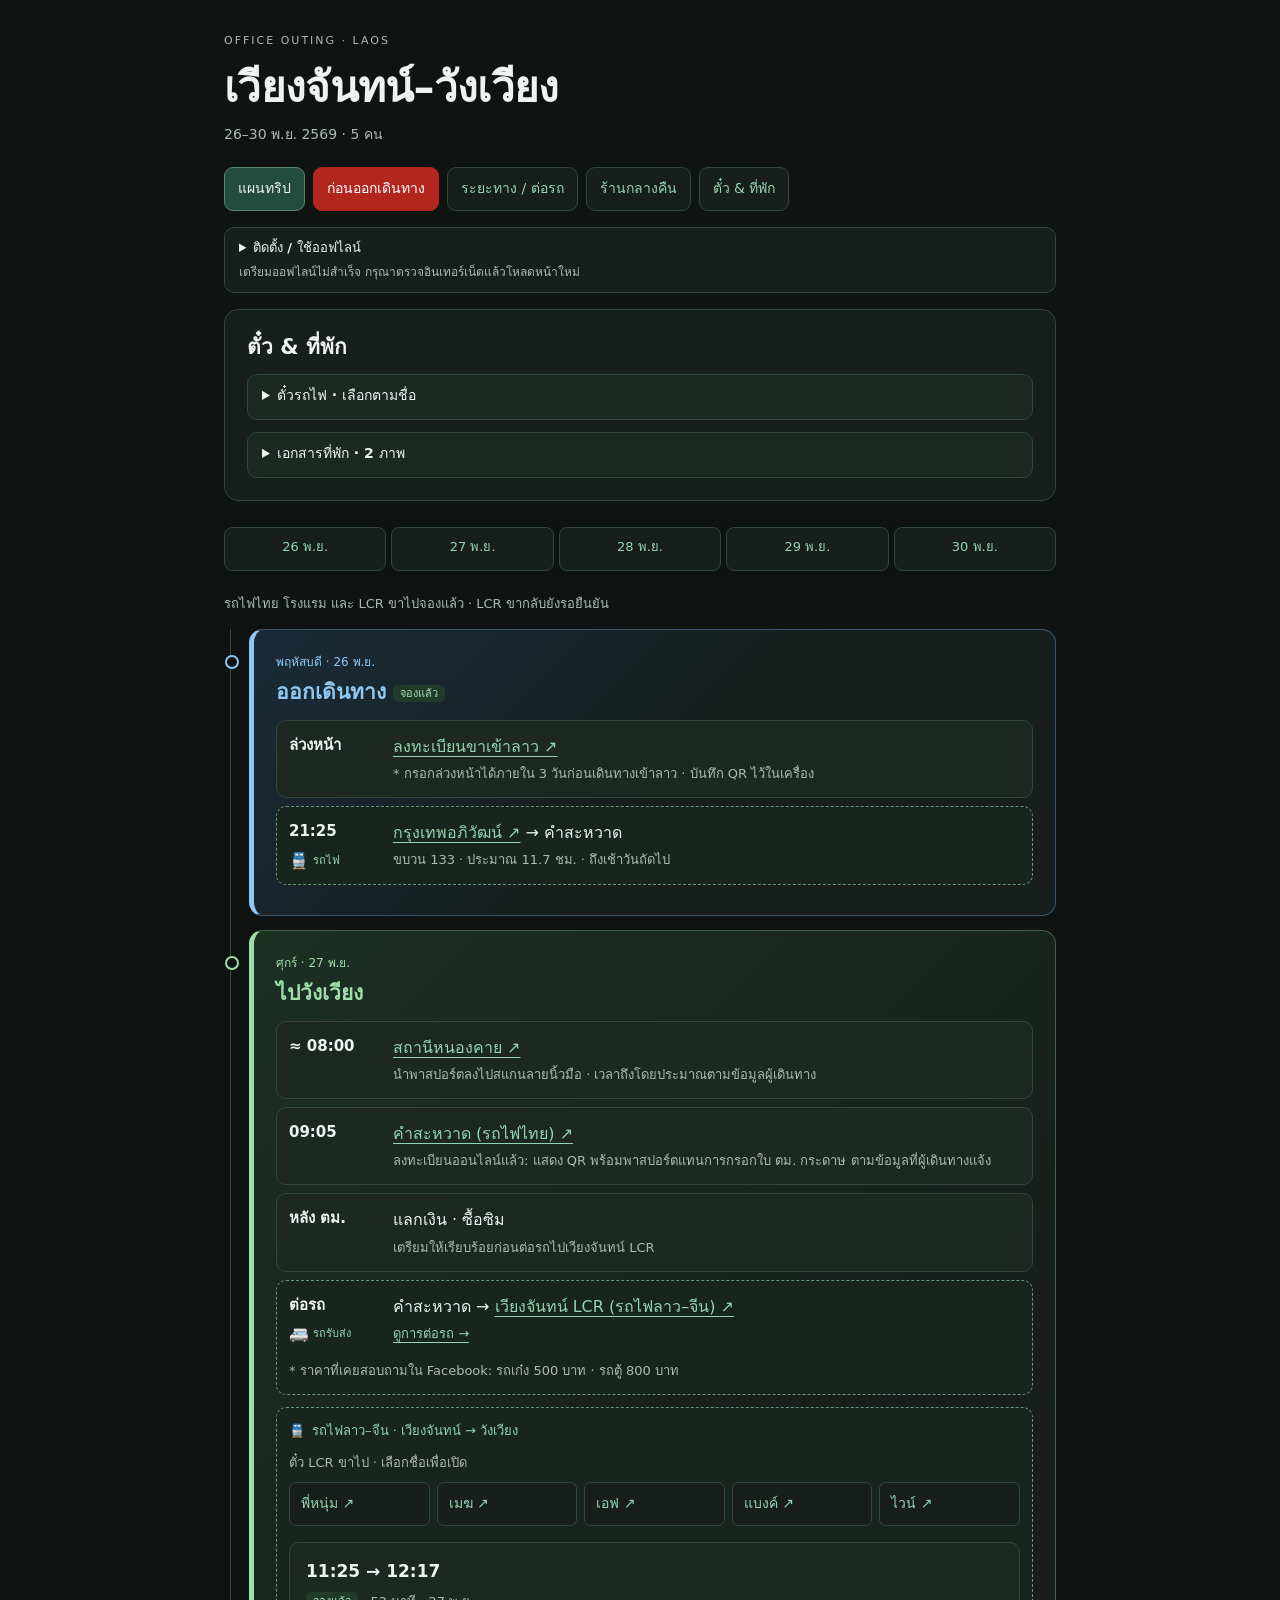
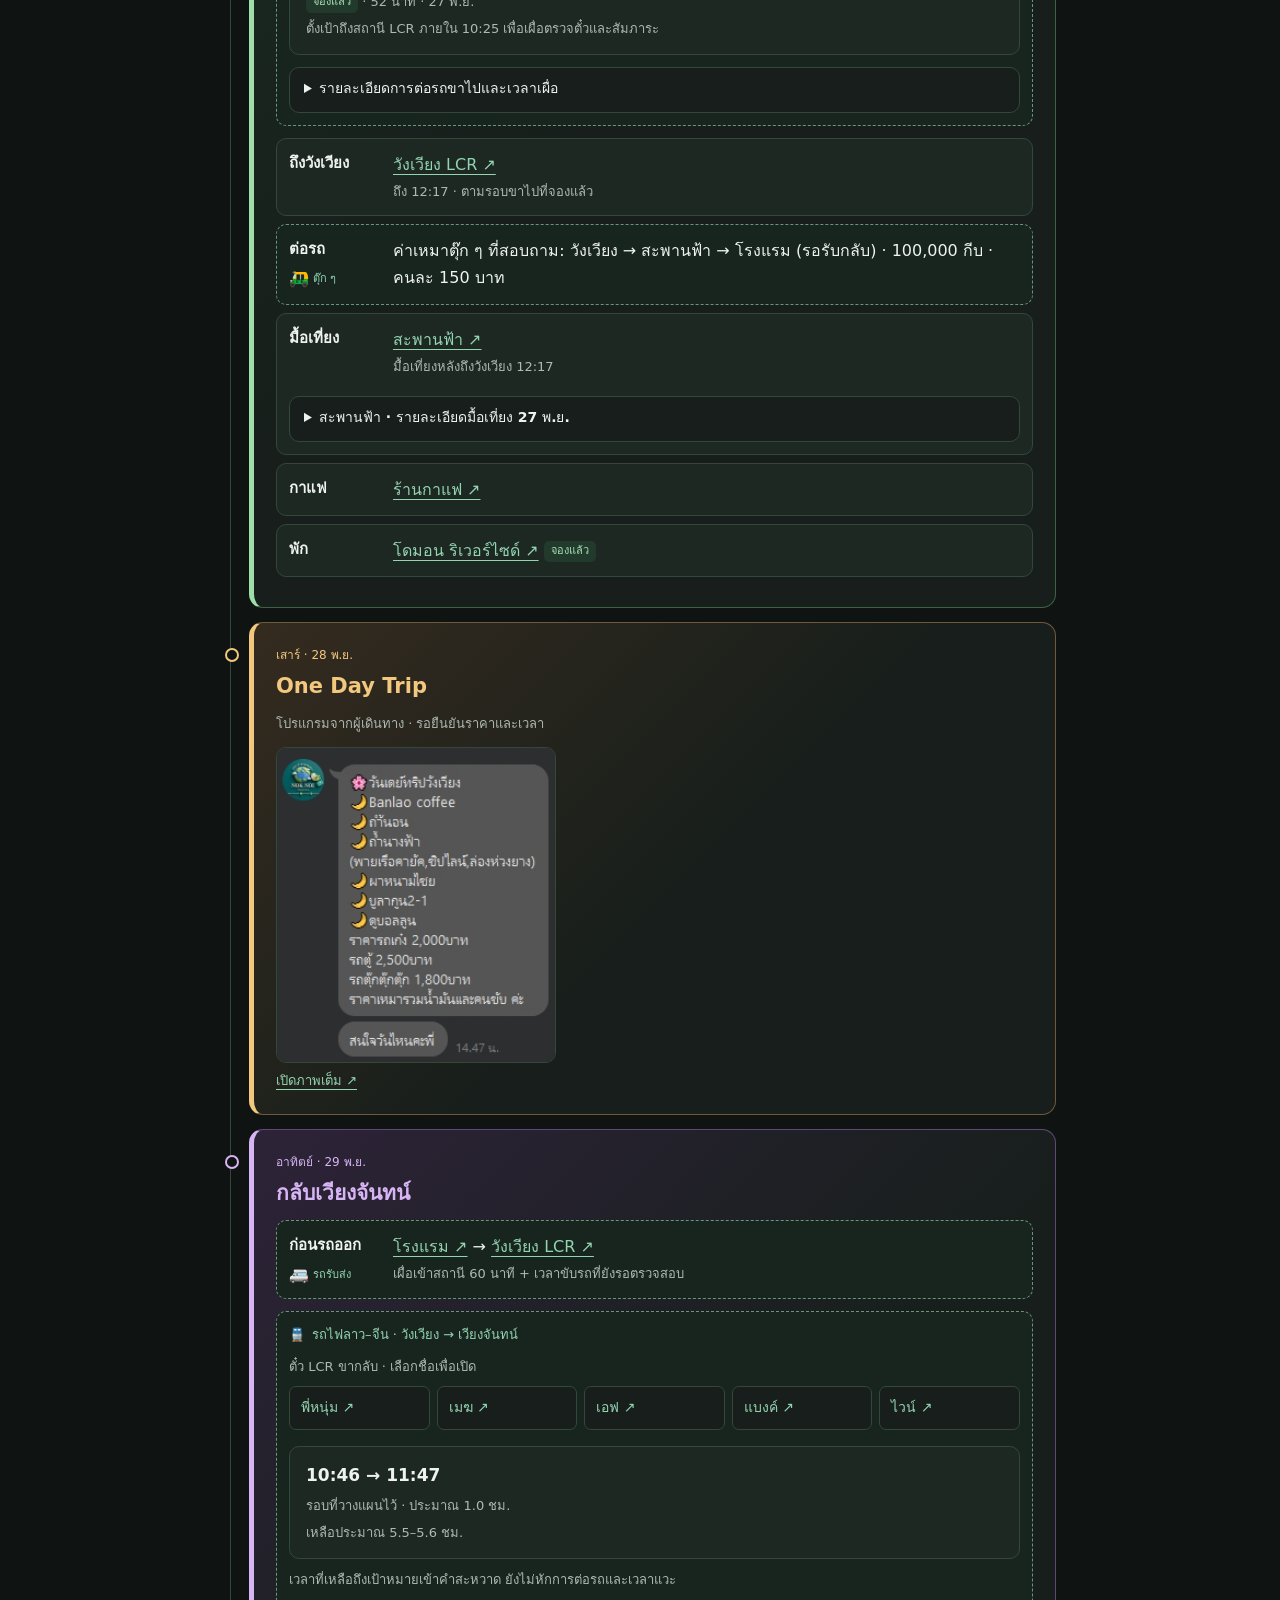
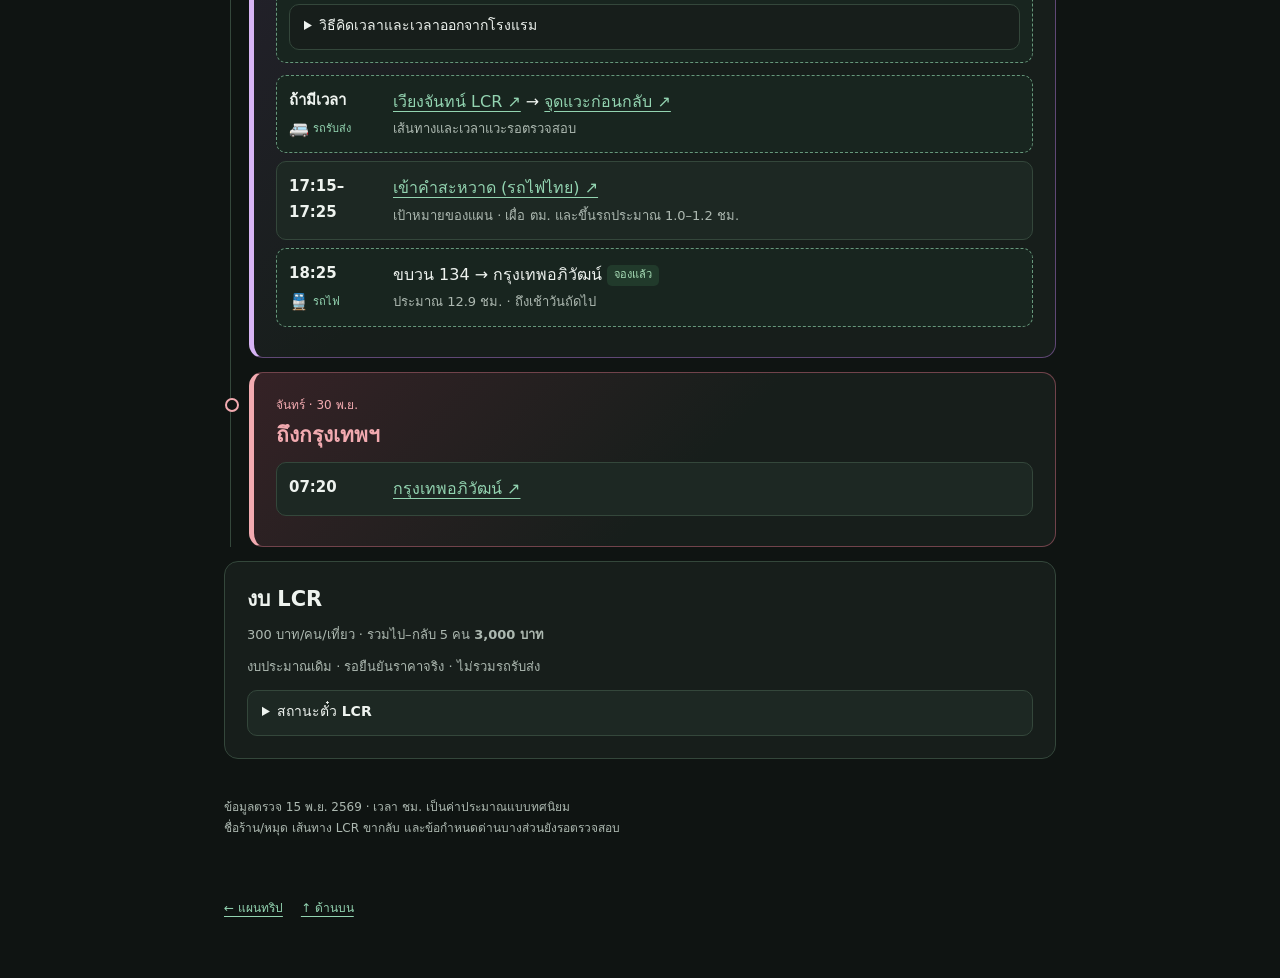
==== commit 7f9c35e8: "4" ====
--- a/index.html
+++ b/index.html
@@ -24,6 +24,7 @@
 @media(max-width:380px){.events>li{grid-template-columns:62px minmax(0,1fr)}.journey{padding:10px}.journey-label{align-items:flex-start}.transport-mode{font-size:10px}}
 @media print{.events>li.travel,.journey{background:var(--soft);border-color:var(--green)}.day{background:white}.day::before{background:white}}
 .options.booked-departure{grid-template-columns:1fr}
+.return-options.single-return{grid-template-columns:1fr}
 </style><link rel="manifest" href="manifest.webmanifest"><link rel="apple-touch-icon" href="icons/icon-192.png"><meta name="apple-mobile-web-app-capable" content="yes"><meta name="apple-mobile-web-app-status-bar-style" content="black-translucent"><link rel="stylesheet" href="pwa.css"><script src="pwa.js" defer></script></head><body><main id="top"><header class="hero"><p class="eyebrow">OFFICE OUTING · LAOS</p><h1>เวียงจันทน์–วังเวียง</h1><p>26–30 พ.ย. 2569 · 5 คน</p></header><nav class="page-menu" aria-label="เมนูหน้าทริป"><a href="index.html" aria-current="page">แผนทริป</a><a href="before-departure.html" class="preparation">ก่อนออกเดินทาง</a><a href="transfers.html">ระยะทาง / ต่อรถ</a><a href="night.html">ร้านกลางคืน</a><a href="#documents">ตั๋ว &amp; ที่พัก</a></nav><section class="section-block" id="documents"><h2>ตั๋ว &amp; ที่พัก</h2><details><summary>ตั๋วรถไฟ · เลือกตามชื่อ</summary><div class="document-group" id="train-documents">
 <h4 class="document-direction">ขาไป</h4><ul class="document-grid">
 <li><a href="source/%E0%B8%95%E0%B8%B1%E0%B9%8A%E0%B8%A7%E0%B9%84%E0%B8%9B%E0%B8%81%E0%B8%A5%E0%B8%B1%E0%B8%9A%20%E0%B8%81%E0%B8%A3%E0%B8%B8%E0%B8%87%E0%B9%80%E0%B8%97%E0%B8%9E%20%E0%B9%80%E0%B8%A7%E0%B8%B5%E0%B8%A2%E0%B8%87%E0%B8%88%E0%B8%B1%E0%B8%99%E0%B8%97%E0%B8%A3%E0%B9%8C/%E0%B8%82%E0%B8%B2%E0%B9%84%E0%B8%9B%20%E0%B8%9E%E0%B8%B5%E0%B9%88%E0%B8%AB%E0%B8%99%E0%B8%B8%E0%B9%88%E0%B8%A1.jpg" target="_blank" rel="noopener" aria-label="ตั๋วรถไฟ ขาไป พี่หนุ่ม เปิดในแท็บใหม่">ขาไป พี่หนุ่ม ↗</a></li>
@@ -50,10 +51,10 @@
 <li><a href="source/LCR%20%E0%B8%82%E0%B8%B2%E0%B9%84%E0%B8%9B/%E0%B9%81%E0%B8%9A%E0%B8%87%E0%B8%84%E0%B9%8C.jpg" target="_blank" rel="noopener" aria-label="เปิดตั๋ว LCR ขาไป แบงค์ ในแท็บใหม่">แบงค์ ↗</a></li>
 <li><a href="source/LCR%20%E0%B8%82%E0%B8%B2%E0%B9%84%E0%B8%9B/%E0%B9%84%E0%B8%A7%E0%B8%99%E0%B9%8C.jpg" target="_blank" rel="noopener" aria-label="เปิดตั๋ว LCR ขาไป ไวน์ ในแท็บใหม่">ไวน์ ↗</a></li>
 </ul></div><div class="options booked-departure"><div class="option"><strong>11:25 → 12:17</strong><p><span class="badge booked">จองแล้ว</span> · 52 นาที · 27 พ.ย.</p><p>ตั้งเป้าถึงสถานี LCR ภายใน 10:25 เพื่อเผื่อตรวจตั๋วและสัมภาระ</p></div></div><details><summary>รายละเอียดการต่อรถขาไปและเวลาเผื่อ</summary><p>จากคำสะหวาด 09:05 ถึงรถ LCR ออก 11:25 มีเวลาเชื่อมต่อประมาณ 2.3 ชม. ตั้งเป้าถึง LCR ภายใน 10:25 โดยเผื่อเข้าสถานี 60 นาทีตามแผน</p><p>สมมติฐานเดิม: ลงรถและรวมกลุ่ม 15 นาที + ตม. ขาเข้า 45–60 นาที จึงเหลือขับรถ 5–20 นาที เวลาขับรถจริงยังรอตรวจสอบ ควรต่อรถทันทีหลังผ่าน ตม. และประสานคนขับหากขบวน 133 ล่าช้า</p></details></div><ul class="events"><li><div class="time">ถึงวังเวียง</div><div><a href="https://www.google.com/maps/search/?api=1&amp;query=Vang+Vieng+Railway+Station+Laos+China+Railway" target="_blank" rel="noopener">วังเวียง LCR ↗</a><span class="sub">ถึง 12:17 · ตามรอบขาไปที่จองแล้ว</span></div></li><li class="travel travel-road tuktuk-fare-note"><div class="time">ต่อรถ<span class="transport-mode"><span aria-hidden="true">🛺</span> ตุ๊ก ๆ</span></div><div>ค่าเหมาตุ๊ก ๆ ที่สอบถาม: วังเวียง → สะพานฟ้า → โรงแรม (รอรับกลับ) · 100,000 กีบ · คนละ 150 บาท</div></li><li><div class="time">มื้อเที่ยง</div><div><a href="https://maps.app.goo.gl/JBEPb3dAvRWLroWE6" target="_blank" rel="noopener">สะพานฟ้า ↗</a><span class="sub">มื้อเที่ยงหลังถึงวังเวียง 12:17</span></div><details class="lunch-details"><summary>สะพานฟ้า · รายละเอียดมื้อเที่ยง 27 พ.ย.</summary><ul class="checklist"><li><strong>บรรยากาศ:</strong> สะพานสีฟ้าข้ามแม่น้ำซอง เป็นจุดพักชมวิวริมน้ำและถ่ายรูปในวังเวียง</li><li><strong>บริเวณโดยรอบ:</strong> มีร้านอาหาร ทางไปถ้ำนางฟ้า และจุดพายคายัค ตามข้อมูลท่องเที่ยวของพื้นที่</li><li><strong>แผนมื้อเที่ยง:</strong> สำหรับ 5 คน หลังถึงวังเวียง 12:17 ให้ต่อรถมารับประทานอาหารบริเวณสะพานฟ้า เผื่อกินข้าว 45–60 นาที และถ่ายรูป 15–20 นาที เป็นเวลาเผื่อของแผน</li><li><strong>ยังต้องยืนยัน:</strong> ร้านที่ตรงกับหมุดเดิม เมนู ราคา เวลาเปิด และโต๊ะสำหรับ 5 คน ชื่อ “สะพานฟ้า” อ้างอิงจากผู้เดินทาง ส่วนข้อมูลที่ค้นพบอธิบายบริเวณสะพาน ยังยืนยันร้านเฉพาะไม่ได้</li></ul><p class="intro">อ้างอิงบริเวณสะพาน: <a href="https://www.tourismlaos.org/2021/06/29/blue-bridge-remains-free-of-charge-in-vang-vieng/" target="_blank" rel="noopener">Tourism Laos</a> · <a href="https://th.trip.com/blog/laos-vangvieng2022" target="_blank" rel="noopener">บันทึกเที่ยวสะพานฟ้าและบริเวณรอบ ๆ</a> · ตรวจ 15 พ.ย. 2569 · <a href="https://maps.app.goo.gl/JBEPb3dAvRWLroWE6" target="_blank" rel="noopener">Maps เดิม ↗</a></p></details></li><li class="stop coffee-stop"><div class="time">กาแฟ</div><div><a href="https://maps.app.goo.gl/HmepEbTSQ1Gyp76dA" target="_blank" rel="noopener">ร้านกาแฟ ↗</a></div></li><li><div class="time">พัก</div><div><a href="https://maps.app.goo.gl/P9p49Mgq6wnHaMeUA" target="_blank" rel="noopener">โดมอน ริเวอร์ไซด์ ↗</a> <span class="badge booked">จองแล้ว</span></div></li></ul></article><article class="day" id="day2"><div class="date">เสาร์ · 28 พ.ย.</div><h2>One Day Trip</h2><p class="intro">โปรแกรมจากผู้เดินทาง · รอยืนยันราคาและเวลา</p><figure class="trip-figure"><a href="source/one%20day%20trip.jpg" target="_blank" rel="noopener" aria-label="เปิดภาพ One Day Trip ขนาดเต็ม"><img src="source/one%20day%20trip.jpg" alt="โปรแกรม One Day Trip วังเวียงที่ผู้เดินทางแนบ" loading="lazy" decoding="async"></a><figcaption><a href="source/one%20day%20trip.jpg" target="_blank" rel="noopener">เปิดภาพเต็ม ↗</a></figcaption></figure></article><article class="day" id="day3"><div class="date">อาทิตย์ · 29 พ.ย.</div><h2>กลับเวียงจันทน์</h2><ul class="events"><li class="travel travel-road"><div class="time">ก่อนรถออก<span class="transport-mode"><span aria-hidden="true">🚐</span> รถรับส่ง</span></div><div><a href="https://maps.app.goo.gl/P9p49Mgq6wnHaMeUA" target="_blank" rel="noopener">โรงแรม ↗</a> → <a href="https://www.google.com/maps/search/?api=1&amp;query=Vang+Vieng+Railway+Station+Laos+China+Railway" target="_blank" rel="noopener">วังเวียง LCR ↗</a><span class="sub">เผื่อเข้าสถานี 60 นาที + เวลาขับรถที่ยังรอตรวจสอบ</span></div></li></ul><div class="journey journey-rail"><p class="journey-label"><span aria-hidden="true">🚆</span> รถไฟลาว–จีน · วังเวียง → เวียงจันทน์</p>
-<div class="lcr-ticket-links" id="lcr-return-tickets"><p class="note">ตั๋ว LCR ขากลับ · เลือกไฟล์เพื่อเปิด</p><ul class="document-grid" aria-label="ตั๋ว LCR วังเวียงกลับเวียงจันทน์">
-<li><a href="source/LCR%20%E0%B8%82%E0%B8%B2%E0%B8%81%E0%B8%A5%E0%B8%B1%E0%B8%9A/590515_0.jpg" target="_blank" rel="noopener" aria-label="เปิดตั๋ว LCR ขากลับ 590515_0 ในแท็บใหม่">590515_0 ↗</a></li>
-<li><a href="source/LCR%20%E0%B8%82%E0%B8%B2%E0%B8%81%E0%B8%A5%E0%B8%B1%E0%B8%9A/590516_0.jpg" target="_blank" rel="noopener" aria-label="เปิดตั๋ว LCR ขากลับ 590516_0 ในแท็บใหม่">590516_0 ↗</a></li>
-<li><a href="source/LCR%20%E0%B8%82%E0%B8%B2%E0%B8%81%E0%B8%A5%E0%B8%B1%E0%B8%9A/590517_0.jpg" target="_blank" rel="noopener" aria-label="เปิดตั๋ว LCR ขากลับ 590517_0 ในแท็บใหม่">590517_0 ↗</a></li>
-<li><a href="source/LCR%20%E0%B8%82%E0%B8%B2%E0%B8%81%E0%B8%A5%E0%B8%B1%E0%B8%9A/590518_0.jpg" target="_blank" rel="noopener" aria-label="เปิดตั๋ว LCR ขากลับ 590518_0 ในแท็บใหม่">590518_0 ↗</a></li>
-<li><a href="source/LCR%20%E0%B8%82%E0%B8%B2%E0%B8%81%E0%B8%A5%E0%B8%B1%E0%B8%9A/590519_0.jpg" target="_blank" rel="noopener" aria-label="เปิดตั๋ว LCR ขากลับ 590519_0 ในแท็บใหม่">590519_0 ↗</a></li>
-</ul></div><div class="return-options"><div class="option"><strong>10:46 → 11:47</strong><p>รอบที่วางแผนไว้ · ประมาณ 1.0 ชม.</p><p>เหลือประมาณ 5.5–5.6 ชม.</p><p class="good">มีเวลาแวะมากที่สุด*</p></div><div class="option"><strong>13:38 → 14:31</strong><p>รอบที่วางแผนไว้ · 53 นาที</p><p>เหลือประมาณ 2.7–2.9 ชม.</p><p>อาจแวะสั้นได้*</p></div><div class="option"><strong>15:52 → 16:44</strong><p>รอบที่วางแผนไว้ · 52 นาที</p><p>เหลือ 31–41 นาที</p><p class="alert">เสี่ยงต่อขบวน 134 · ไม่ควรแวะ</p></div></div><p class="note">*เวลาที่เหลือถึงเป้าหมายเข้าคำสะหวาด ยังไม่หักการต่อรถและเวลาแวะ</p><details><summary>วิธีคิดเวลาและเวลาออกจากโรงแรม</summary><p>17:15–17:25 ลบเวลาถึงเวียงจันทน์ LCR = เวลารวมด้านบน ยังไม่หักการออกจากสถานีและการเดินทาง</p><p>หากกันเวลาออกจาก LCR 15 นาทีและเผื่อรถติด/ล่าช้าอีก 30 นาที จะเหลือสำหรับ <strong>ขับรถสองช่วง + เวลาที่จุดแวะ</strong> ตามลำดับ ประมาณ 4.7–4.9 ชม., ประมาณ 2.0–2.2 ชม. และ −14 ถึง −4 นาที เป็นงบเวลาของแผน ไม่ใช่เวลาขับรถที่ยืนยันแล้ว</p><p>ถ้าต้องการถึงคำสะหวาดไม่เกิน 17:15: ออกจากจุดแวะไม่เกิน 17:15 ลบเวลาขับรถช่วงสุดท้าย ลบเวลาเผื่อรถติดที่ยังไม่ได้ใช้ หากคำนวณไม่ได้ให้ตัดจุดแวะ</p><p>ออกโรงแรม = เวลารถ LCR ออก − 60 นาทีตรวจตั๋ว/สัมภาระ − นาทีขับรถโรงแรมถึงสถานี รอบ 10:46 / 13:38 / 15:52 ต้องถึงสถานีไม่เกิน 09:46 / 12:38 / 14:52 ตามลำดับ เวลาขับรถยังรอตรวจสอบ</p></details></div><ul class="events"><li class="travel travel-road"><div class="time">ถ้ามีเวลา<span class="transport-mode"><span aria-hidden="true">🚐</span> รถรับส่ง</span></div><div><a href="https://www.google.com/maps/search/?api=1&amp;query=Vientiane+Railway+Station+Laos+China+Railway" target="_blank" rel="noopener">เวียงจันทน์ LCR ↗</a> → <a href="https://maps.app.goo.gl/s8tS7dhnJrx52uAw9" target="_blank" rel="noopener">จุดแวะก่อนกลับ ↗</a><span class="sub">เส้นทางและเวลาแวะรอตรวจสอบ</span></div></li><li><div class="time">17:15–<br>17:25</div><div><a href="https://www.google.com/maps/search/?api=1&amp;query=Khamsavath+Railway+Station+Laos" target="_blank" rel="noopener">เข้าคำสะหวาด (รถไฟไทย) ↗</a><span class="sub">เป้าหมายของแผน · เผื่อ ตม. และขึ้นรถประมาณ 1.0–1.2 ชม.</span></div></li><li class="travel travel-rail"><div class="time">18:25<span class="transport-mode"><span aria-hidden="true">🚆</span> รถไฟ</span></div><div>ขบวน 134 → กรุงเทพอภิวัฒน์ <span class="badge booked">จองแล้ว</span><span class="sub">ประมาณ 12.9 ชม. · ถึงเช้าวันถัดไป</span></div></li></ul></article><article class="day" id="home"><div class="date">จันทร์ · 30 พ.ย.</div><h2>ถึงกรุงเทพฯ</h2><ul class="events"><li><div class="time">07:20</div><div><a href="https://www.google.com/maps/search/?api=1&amp;query=Krung+Thep+Aphiwat+Central+Terminal" target="_blank" rel="noopener">กรุงเทพอภิวัฒน์ ↗</a></div></li></ul></article></div><section class="section-block"><h2>งบ LCR</h2><p class="note">300 บาท/คน/เที่ยว · รวมไป–กลับ 5 คน <strong>3,000 บาท</strong></p><p class="note">งบประมาณเดิม · รอยืนยันราคาจริง · ไม่รวมรถรับส่ง</p><details><summary>สถานะตั๋ว LCR</summary><p>ขาไป 27 พ.ย. เวียงจันทน์ → วังเวียง 11:25–12:17 จองแล้วตามข้อมูลผู้เดินทาง มีลิงก์ตั๋วทั้ง 5 คนอยู่ใน Timeline</p><p>ขากลับ 29 พ.ย. ยังเป็นรอบที่วางแผนไว้ ต้องยืนยันเลขขบวน ที่นั่ง และราคาจริงผ่าน <a href="https://play.google.com/store/apps/details?id=com.cars.laosticket" target="_blank" rel="noopener">LCR Ticket</a> งบ 300 บาท/คน/เที่ยวยังคงเป็นงบประมาณเดิม</p><p><a href="https://kpl.gov.la/EN/detail.aspx?id=71839" target="_blank" rel="noopener">ข้อมูลการจองผ่านแอปจาก KPL (2023)</a> เป็นข้อมูลเก่า ให้ยึดข้อกำหนดปัจจุบันในแอป</p></details></section><footer>ข้อมูลตรวจ 15 พ.ย. 2569 · เวลา ชม. เป็นค่าประมาณแบบทศนิยม<br>ชื่อร้าน/หมุด เส้นทาง LCR ขากลับ และข้อกำหนดด่านบางส่วนยังรอตรวจสอบ</footer><div class="page-footer"><a href="index.html">← แผนทริป</a><a href="#top">↑ ด้านบน</a></div></main></body></html>
+<div class="lcr-ticket-links" id="lcr-return-tickets"><p class="note">ตั๋ว LCR ขากลับ · เลือกชื่อเพื่อเปิด</p><ul class="document-grid" aria-label="ตั๋ว LCR วังเวียงกลับเวียงจันทน์">
+<li><a href="source/LCR%20%E0%B8%82%E0%B8%B2%E0%B8%81%E0%B8%A5%E0%B8%B1%E0%B8%9A/%E0%B8%9E%E0%B8%B5%E0%B9%88%E0%B8%AB%E0%B8%99%E0%B8%B8%E0%B9%88%E0%B8%A1.jpg" target="_blank" rel="noopener" aria-label="เปิดตั๋ว LCR ขากลับ พี่หนุ่ม ในแท็บใหม่">พี่หนุ่ม ↗</a></li>
+<li><a href="source/LCR%20%E0%B8%82%E0%B8%B2%E0%B8%81%E0%B8%A5%E0%B8%B1%E0%B8%9A/%E0%B9%80%E0%B8%A1%E0%B8%86.jpg" target="_blank" rel="noopener" aria-label="เปิดตั๋ว LCR ขากลับ เมฆ ในแท็บใหม่">เมฆ ↗</a></li>
+<li><a href="source/LCR%20%E0%B8%82%E0%B8%B2%E0%B8%81%E0%B8%A5%E0%B8%B1%E0%B8%9A/%E0%B9%80%E0%B8%AD%E0%B8%9F.jpg" target="_blank" rel="noopener" aria-label="เปิดตั๋ว LCR ขากลับ เอฟ ในแท็บใหม่">เอฟ ↗</a></li>
+<li><a href="source/LCR%20%E0%B8%82%E0%B8%B2%E0%B8%81%E0%B8%A5%E0%B8%B1%E0%B8%9A/%E0%B9%81%E0%B8%9A%E0%B8%87%E0%B8%84%E0%B9%8C.jpg" target="_blank" rel="noopener" aria-label="เปิดตั๋ว LCR ขากลับ แบงค์ ในแท็บใหม่">แบงค์ ↗</a></li>
+<li><a href="source/LCR%20%E0%B8%82%E0%B8%B2%E0%B8%81%E0%B8%A5%E0%B8%B1%E0%B8%9A/%E0%B9%84%E0%B8%A7%E0%B8%99%E0%B9%8C.jpg" target="_blank" rel="noopener" aria-label="เปิดตั๋ว LCR ขากลับ ไวน์ ในแท็บใหม่">ไวน์ ↗</a></li>
+</ul></div><div class="return-options single-return"><div class="option"><strong>10:46 → 11:47</strong><p>รอบที่วางแผนไว้ · ประมาณ 1.0 ชม.</p><p>เหลือประมาณ 5.5–5.6 ชม.</p></div></div><p class="note">เวลาที่เหลือถึงเป้าหมายเข้าคำสะหวาด ยังไม่หักการต่อรถและเวลาแวะ</p><details><summary>วิธีคิดเวลาและเวลาออกจากโรงแรม</summary><p>17:15–17:25 ลบเวลาถึงเวียงจันทน์ LCR = เวลารวมด้านบน ยังไม่หักการออกจากสถานีและการเดินทาง</p><p>หากกันเวลาออกจาก LCR 15 นาทีและเผื่อรถติด/ล่าช้าอีก 30 นาที จะเหลือสำหรับ <strong>ขับรถสองช่วง + เวลาที่จุดแวะ</strong> ประมาณ 4.7–4.9 ชม. เป็นงบเวลาของแผน ไม่ใช่เวลาขับรถที่ยืนยันแล้ว</p><p>ถ้าต้องการถึงคำสะหวาดไม่เกิน 17:15: ออกจากจุดแวะไม่เกิน 17:15 ลบเวลาขับรถช่วงสุดท้าย ลบเวลาเผื่อรถติดที่ยังไม่ได้ใช้ หากคำนวณไม่ได้ให้ตัดจุดแวะ</p><p>ออกโรงแรม = เวลารถ LCR ออก − 60 นาทีตรวจตั๋ว/สัมภาระ − นาทีขับรถโรงแรมถึงสถานี รอบ 10:46 ต้องถึงสถานีไม่เกิน 09:46 เวลาขับรถยังรอตรวจสอบ</p></details></div><ul class="events"><li class="travel travel-road"><div class="time">ถ้ามีเวลา<span class="transport-mode"><span aria-hidden="true">🚐</span> รถรับส่ง</span></div><div><a href="https://www.google.com/maps/search/?api=1&amp;query=Vientiane+Railway+Station+Laos+China+Railway" target="_blank" rel="noopener">เวียงจันทน์ LCR ↗</a> → <a href="https://maps.app.goo.gl/s8tS7dhnJrx52uAw9" target="_blank" rel="noopener">จุดแวะก่อนกลับ ↗</a><span class="sub">เส้นทางและเวลาแวะรอตรวจสอบ</span></div></li><li><div class="time">17:15–<br>17:25</div><div><a href="https://www.google.com/maps/search/?api=1&amp;query=Khamsavath+Railway+Station+Laos" target="_blank" rel="noopener">เข้าคำสะหวาด (รถไฟไทย) ↗</a><span class="sub">เป้าหมายของแผน · เผื่อ ตม. และขึ้นรถประมาณ 1.0–1.2 ชม.</span></div></li><li class="travel travel-rail"><div class="time">18:25<span class="transport-mode"><span aria-hidden="true">🚆</span> รถไฟ</span></div><div>ขบวน 134 → กรุงเทพอภิวัฒน์ <span class="badge booked">จองแล้ว</span><span class="sub">ประมาณ 12.9 ชม. · ถึงเช้าวันถัดไป</span></div></li></ul></article><article class="day" id="home"><div class="date">จันทร์ · 30 พ.ย.</div><h2>ถึงกรุงเทพฯ</h2><ul class="events"><li><div class="time">07:20</div><div><a href="https://www.google.com/maps/search/?api=1&amp;query=Krung+Thep+Aphiwat+Central+Terminal" target="_blank" rel="noopener">กรุงเทพอภิวัฒน์ ↗</a></div></li></ul></article></div><section class="section-block"><h2>งบ LCR</h2><p class="note">300 บาท/คน/เที่ยว · รวมไป–กลับ 5 คน <strong>3,000 บาท</strong></p><p class="note">งบประมาณเดิม · รอยืนยันราคาจริง · ไม่รวมรถรับส่ง</p><details><summary>สถานะตั๋ว LCR</summary><p>ขาไป 27 พ.ย. เวียงจันทน์ → วังเวียง 11:25–12:17 จองแล้วตามข้อมูลผู้เดินทาง มีลิงก์ตั๋วทั้ง 5 คนอยู่ใน Timeline</p><p>ขากลับ 29 พ.ย. ยังเป็นรอบที่วางแผนไว้ ต้องยืนยันเลขขบวน ที่นั่ง และราคาจริงผ่าน <a href="https://play.google.com/store/apps/details?id=com.cars.laosticket" target="_blank" rel="noopener">LCR Ticket</a> งบ 300 บาท/คน/เที่ยวยังคงเป็นงบประมาณเดิม</p><p><a href="https://kpl.gov.la/EN/detail.aspx?id=71839" target="_blank" rel="noopener">ข้อมูลการจองผ่านแอปจาก KPL (2023)</a> เป็นข้อมูลเก่า ให้ยึดข้อกำหนดปัจจุบันในแอป</p></details></section><footer>ข้อมูลตรวจ 15 พ.ย. 2569 · เวลา ชม. เป็นค่าประมาณแบบทศนิยม<br>ชื่อร้าน/หมุด เส้นทาง LCR ขากลับ และข้อกำหนดด่านบางส่วนยังรอตรวจสอบ</footer><div class="page-footer"><a href="index.html">← แผนทริป</a><a href="#top">↑ ด้านบน</a></div></main></body></html>
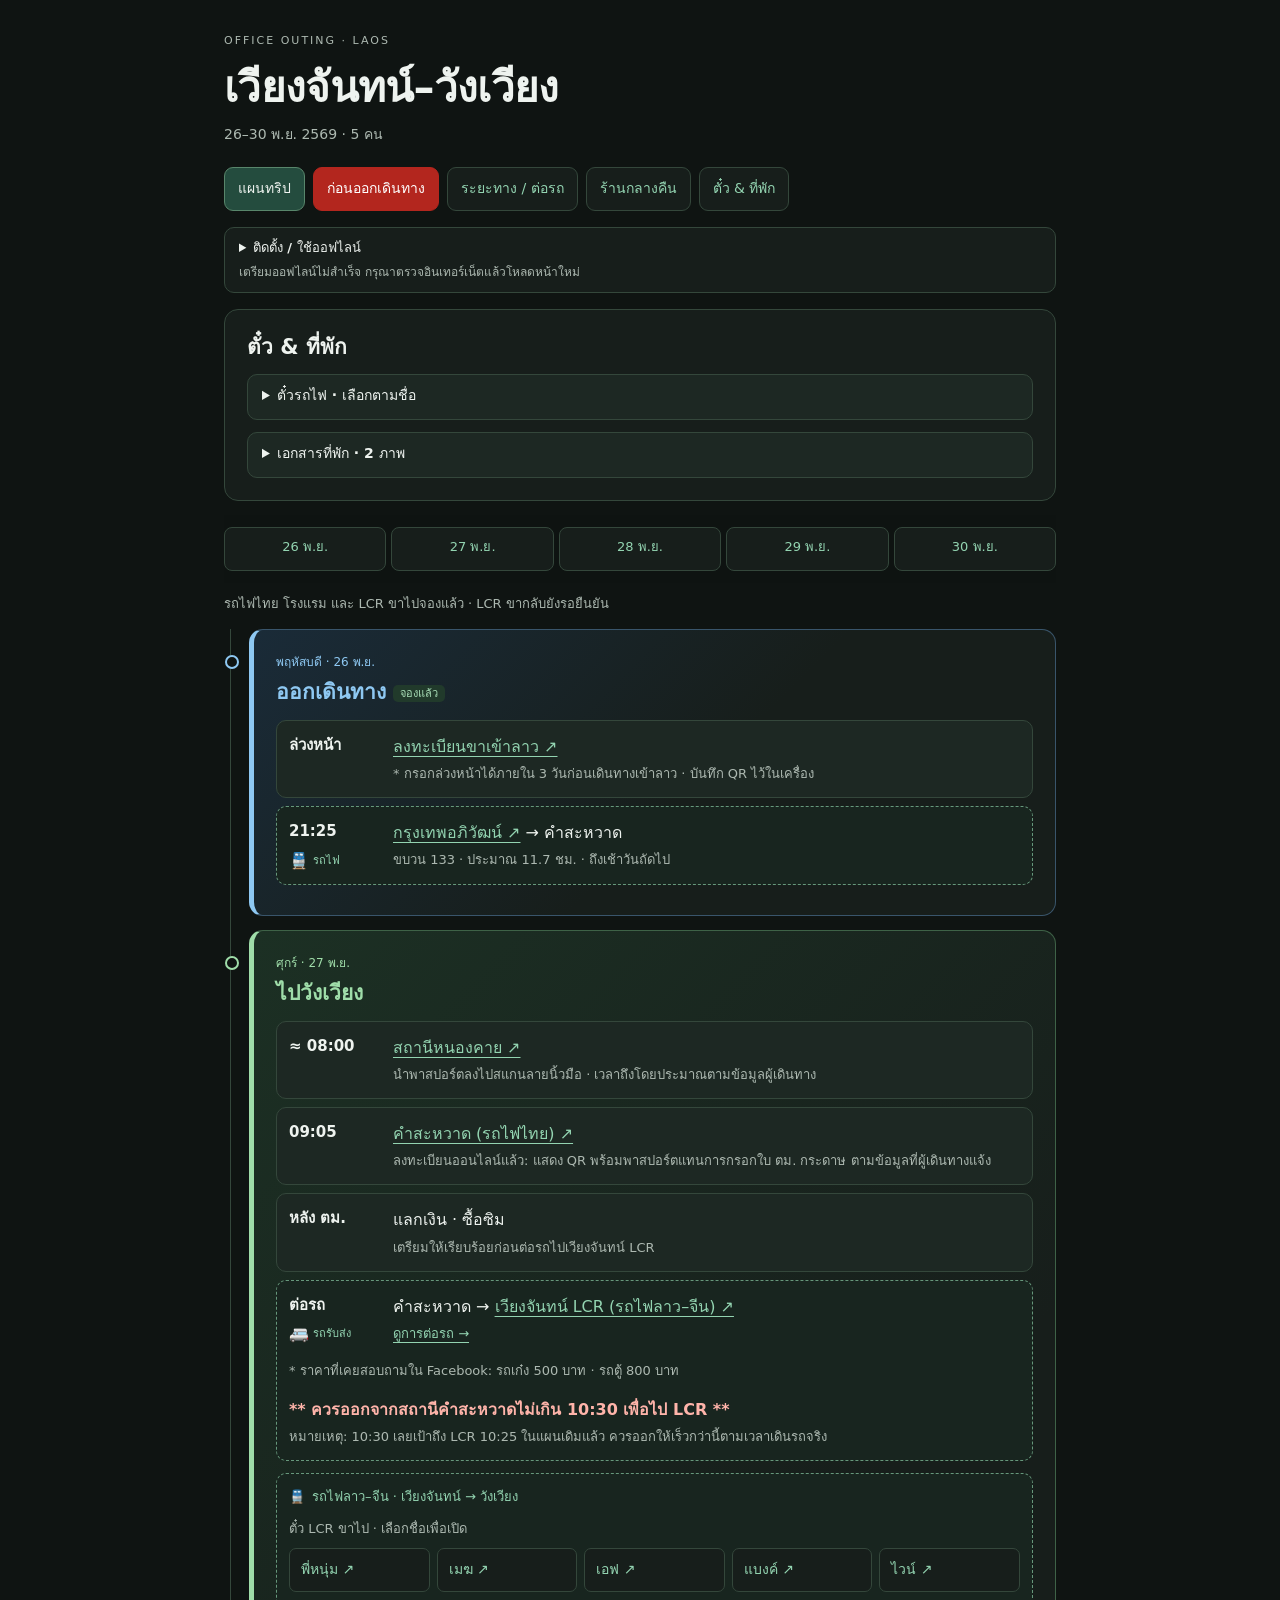
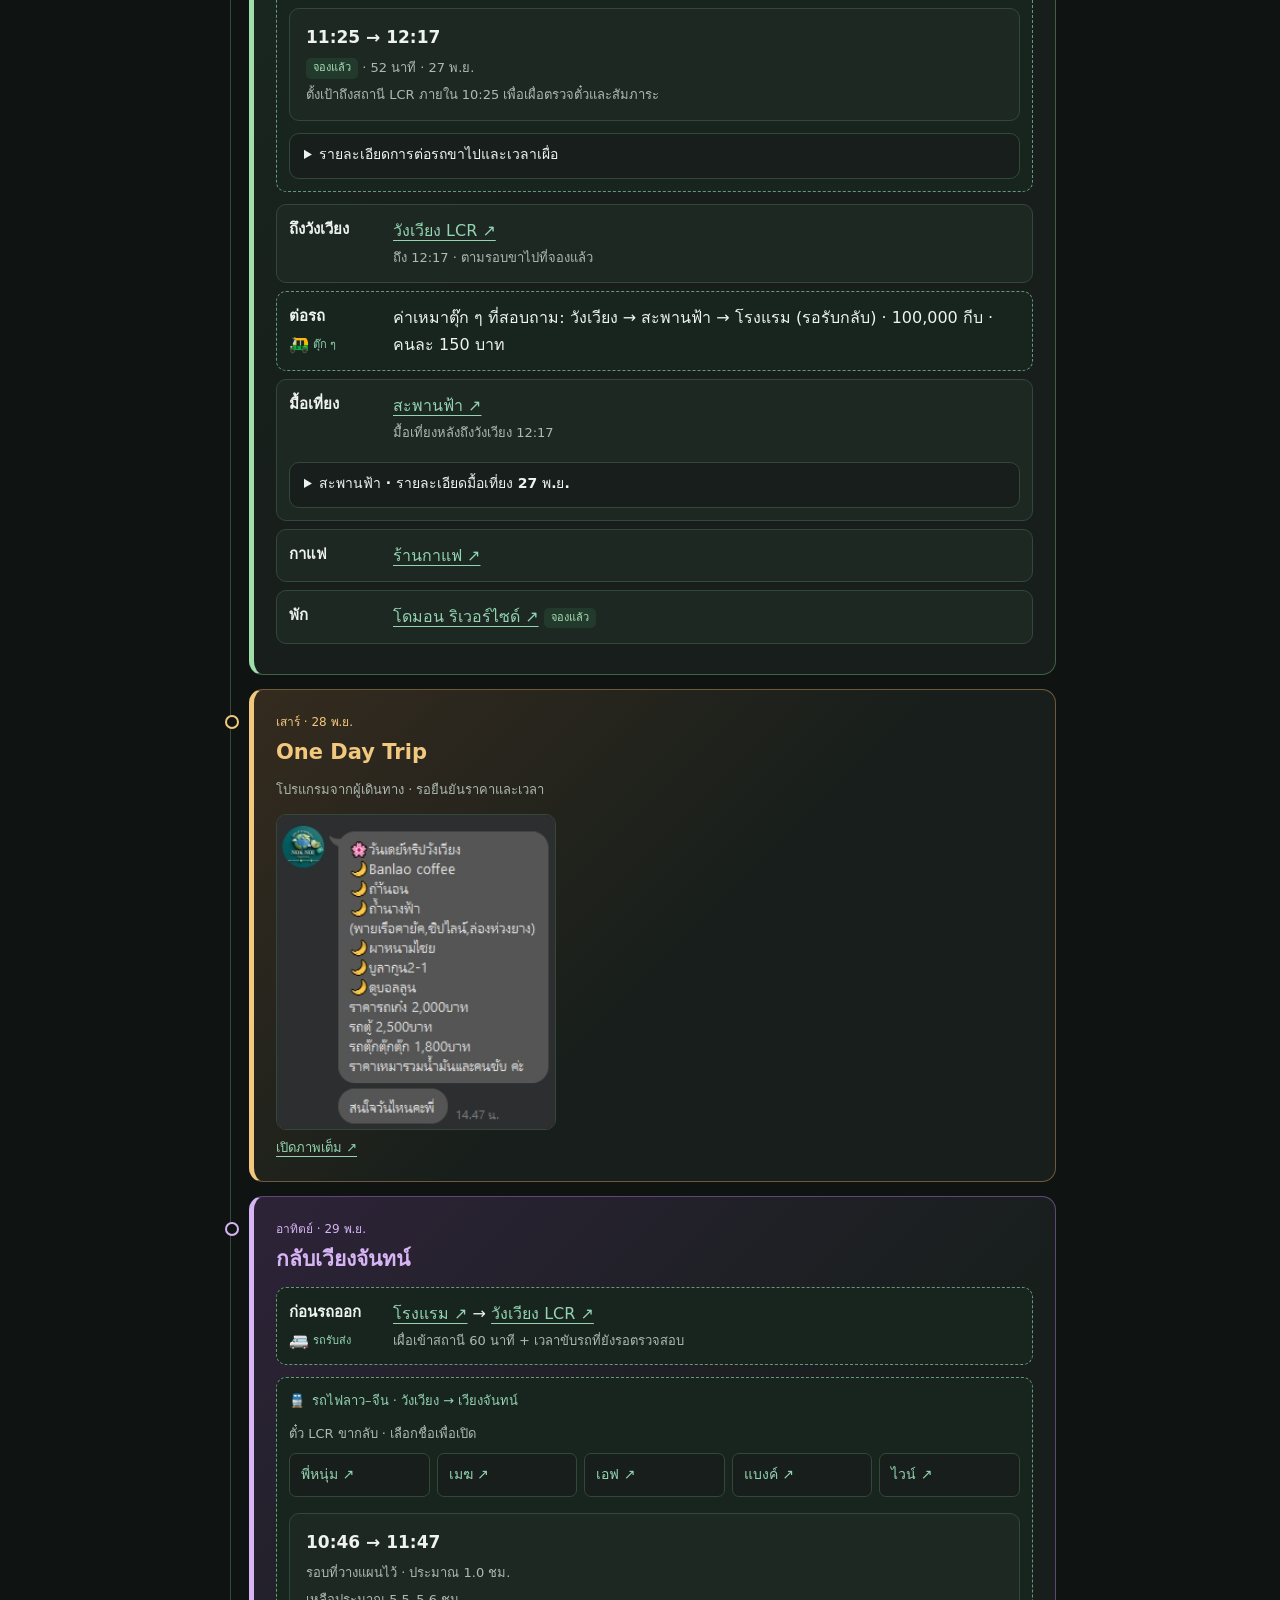
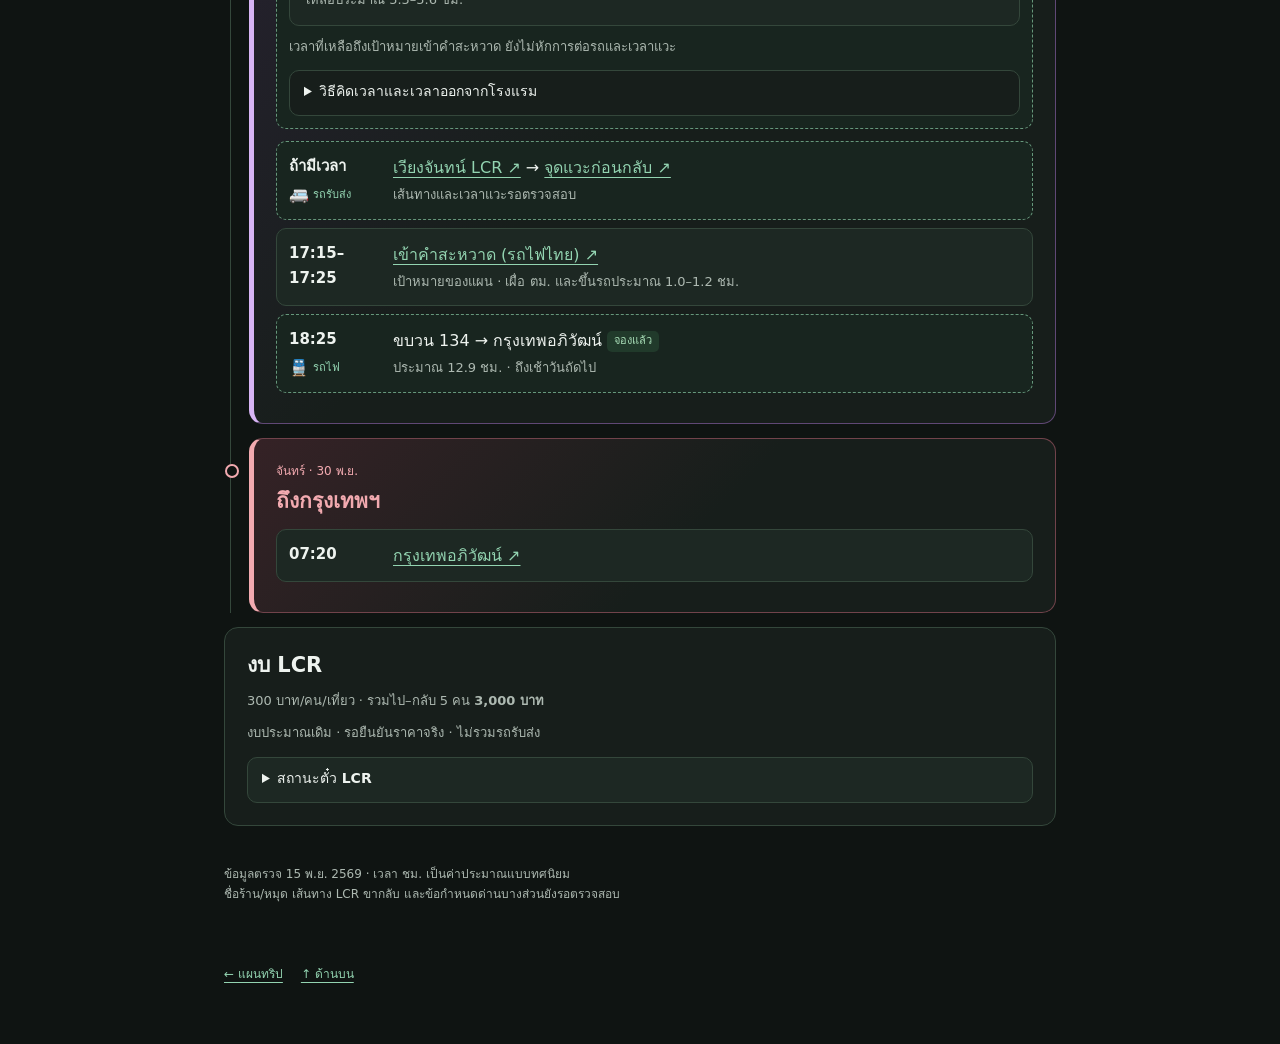
==== commit 06f643ba: "4" ====
--- a/index.html
+++ b/index.html
@@ -43,7 +43,7 @@
 </div></details><details><summary>เอกสารที่พัก · 2 ภาพ</summary><div class="document-group" id="hotel-documents"><ul class="document-grid">
 <li><a href="source/%E0%B8%97%E0%B8%B5%E0%B9%88%E0%B8%9E%E0%B8%B1%E0%B8%81/LINE_ALBUM_%E0%B8%97%E0%B8%B5%E0%B9%88%E0%B8%9E%E0%B8%B1%E0%B8%81%E0%B8%A7%E0%B8%B1%E0%B8%87%E0%B9%80%E0%B8%A7%E0%B8%B5%E0%B8%A2%E0%B8%87_261115_1.jpg" target="_blank" rel="noopener" aria-label="เอกสารที่พัก ภาพที่ 1 เปิดในแท็บใหม่">เอกสารที่พัก · 01 ↗</a></li>
 <li><a href="source/%E0%B8%97%E0%B8%B5%E0%B9%88%E0%B8%9E%E0%B8%B1%E0%B8%81/LINE_ALBUM_%E0%B8%97%E0%B8%B5%E0%B9%88%E0%B8%9E%E0%B8%B1%E0%B8%81%E0%B8%A7%E0%B8%B1%E0%B8%87%E0%B9%80%E0%B8%A7%E0%B8%B5%E0%B8%A2%E0%B8%87_261115_2.jpg" target="_blank" rel="noopener" aria-label="เอกสารที่พัก ภาพที่ 2 เปิดในแท็บใหม่">เอกสารที่พัก · 02 ↗</a></li>
-</ul></div></details></section><nav class="nav" aria-label="ข้ามไปวันที่"><a href="#out">26 พ.ย.</a><a href="#day1">27 พ.ย.</a><a href="#day2">28 พ.ย.</a><a href="#day3">29 พ.ย.</a><a href="#home">30 พ.ย.</a></nav><p class="note">รถไฟไทย โรงแรม และ LCR ขาไปจองแล้ว · LCR ขากลับยังรอยืนยัน</p><div class="timeline"><article class="day" id="out"><div class="date">พฤหัสบดี · 26 พ.ย.</div><h2>ออกเดินทาง <span class="badge booked">จองแล้ว</span></h2><ul class="events"><li class="arrival-registration"><div class="time">ล่วงหน้า</div><div><a href="https://immigration.gov.la/en/registration/arrival/arrival-info" target="_blank" rel="noopener">ลงทะเบียนขาเข้าลาว ↗</a><span class="sub">* กรอกล่วงหน้าได้ภายใน 3 วันก่อนเดินทางเข้าลาว · บันทึก QR ไว้ในเครื่อง</span></div></li><li class="travel travel-rail"><div class="time">21:25<span class="transport-mode"><span aria-hidden="true">🚆</span> รถไฟ</span></div><div><a href="https://www.google.com/maps/search/?api=1&amp;query=Krung+Thep+Aphiwat+Central+Terminal" target="_blank" rel="noopener">กรุงเทพอภิวัฒน์ ↗</a> → คำสะหวาด<span class="sub">ขบวน 133 · ประมาณ 11.7 ชม. · ถึงเช้าวันถัดไป</span></div></li></ul></article><article class="day" id="day1"><div class="date">ศุกร์ · 27 พ.ย.</div><h2>ไปวังเวียง</h2><ul class="events"><li class="nongkhai-immigration"><div class="time">≈ 08:00</div><div><a href="https://www.google.com/maps/search/?api=1&amp;query=Nong+Khai+Railway+Station" target="_blank" rel="noopener">สถานีหนองคาย ↗</a><span class="sub">นำพาสปอร์ตลงไปสแกนลายนิ้วมือ · เวลาถึงโดยประมาณตามข้อมูลผู้เดินทาง</span></div></li><li><div class="time">09:05</div><div><a href="https://www.google.com/maps/search/?api=1&amp;query=Khamsavath+Railway+Station+Laos" target="_blank" rel="noopener">คำสะหวาด (รถไฟไทย) ↗</a><span class="sub">ลงทะเบียนออนไลน์แล้ว: แสดง QR พร้อมพาสปอร์ตแทนการกรอกใบ ตม. กระดาษ ตามข้อมูลที่ผู้เดินทางแจ้ง</span></div></li><li class="after-immigration"><div class="time">หลัง ตม.</div><div>แลกเงิน · ซื้อซิม<span class="sub">เตรียมให้เรียบร้อยก่อนต่อรถไปเวียงจันทน์ LCR</span></div></li><li class="travel travel-road"><div class="time">ต่อรถ<span class="transport-mode"><span aria-hidden="true">🚐</span> รถรับส่ง</span></div><div>คำสะหวาด → <a href="https://www.google.com/maps/search/?api=1&amp;query=Vientiane+Railway+Station+Laos+China+Railway" target="_blank" rel="noopener">เวียงจันทน์ LCR (รถไฟลาว–จีน) ↗</a><span class="sub"><a href="transfers.html">ดูการต่อรถ →</a></span></div><p class="note transfer-price-note" style="grid-column:1/-1;margin-top:0">* ราคาที่เคยสอบถามใน Facebook: รถเก๋ง 500 บาท · รถตู้ 800 บาท</p></li></ul><div class="journey journey-rail"><p class="journey-label"><span aria-hidden="true">🚆</span> รถไฟลาว–จีน · เวียงจันทน์ → วังเวียง</p>
+</ul></div></details></section><nav class="nav" aria-label="ข้ามไปวันที่"><a href="#out">26 พ.ย.</a><a href="#day1">27 พ.ย.</a><a href="#day2">28 พ.ย.</a><a href="#day3">29 พ.ย.</a><a href="#home">30 พ.ย.</a></nav><p class="note">รถไฟไทย โรงแรม และ LCR ขาไปจองแล้ว · LCR ขากลับยังรอยืนยัน</p><div class="timeline"><article class="day" id="out"><div class="date">พฤหัสบดี · 26 พ.ย.</div><h2>ออกเดินทาง <span class="badge booked">จองแล้ว</span></h2><ul class="events"><li class="arrival-registration"><div class="time">ล่วงหน้า</div><div><a href="https://immigration.gov.la/en/registration/arrival/arrival-info" target="_blank" rel="noopener">ลงทะเบียนขาเข้าลาว ↗</a><span class="sub">* กรอกล่วงหน้าได้ภายใน 3 วันก่อนเดินทางเข้าลาว · บันทึก QR ไว้ในเครื่อง</span></div></li><li class="travel travel-rail"><div class="time">21:25<span class="transport-mode"><span aria-hidden="true">🚆</span> รถไฟ</span></div><div><a href="https://www.google.com/maps/search/?api=1&amp;query=Krung+Thep+Aphiwat+Central+Terminal" target="_blank" rel="noopener">กรุงเทพอภิวัฒน์ ↗</a> → คำสะหวาด<span class="sub">ขบวน 133 · ประมาณ 11.7 ชม. · ถึงเช้าวันถัดไป</span></div></li></ul></article><article class="day" id="day1"><div class="date">ศุกร์ · 27 พ.ย.</div><h2>ไปวังเวียง</h2><ul class="events"><li class="nongkhai-immigration"><div class="time">≈ 08:00</div><div><a href="https://www.google.com/maps/search/?api=1&amp;query=Nong+Khai+Railway+Station" target="_blank" rel="noopener">สถานีหนองคาย ↗</a><span class="sub">นำพาสปอร์ตลงไปสแกนลายนิ้วมือ · เวลาถึงโดยประมาณตามข้อมูลผู้เดินทาง</span></div></li><li><div class="time">09:05</div><div><a href="https://www.google.com/maps/search/?api=1&amp;query=Khamsavath+Railway+Station+Laos" target="_blank" rel="noopener">คำสะหวาด (รถไฟไทย) ↗</a><span class="sub">ลงทะเบียนออนไลน์แล้ว: แสดง QR พร้อมพาสปอร์ตแทนการกรอกใบ ตม. กระดาษ ตามข้อมูลที่ผู้เดินทางแจ้ง</span></div></li><li class="after-immigration"><div class="time">หลัง ตม.</div><div>แลกเงิน · ซื้อซิม<span class="sub">เตรียมให้เรียบร้อยก่อนต่อรถไปเวียงจันทน์ LCR</span></div></li><li class="travel travel-road"><div class="time">ต่อรถ<span class="transport-mode"><span aria-hidden="true">🚐</span> รถรับส่ง</span></div><div>คำสะหวาด → <a href="https://www.google.com/maps/search/?api=1&amp;query=Vientiane+Railway+Station+Laos+China+Railway" target="_blank" rel="noopener">เวียงจันทน์ LCR (รถไฟลาว–จีน) ↗</a><span class="sub"><a href="transfers.html">ดูการต่อรถ →</a></span></div><p class="note transfer-price-note" style="grid-column:1/-1;margin-top:0">* ราคาที่เคยสอบถามใน Facebook: รถเก๋ง 500 บาท · รถตู้ 800 บาท</p><div class="transfer-deadline" style="grid-column:1/-1"><strong style="color:#ffb4aa">** ควรออกจากสถานีคำสะหวาดไม่เกิน 10:30 เพื่อไป LCR **</strong><span class="sub">หมายเหตุ: 10:30 เลยเป้าถึง LCR 10:25 ในแผนเดิมแล้ว ควรออกให้เร็วกว่านี้ตามเวลาเดินรถจริง</span></div></li></ul><div class="journey journey-rail"><p class="journey-label"><span aria-hidden="true">🚆</span> รถไฟลาว–จีน · เวียงจันทน์ → วังเวียง</p>
 <div class="lcr-ticket-links" id="lcr-outbound-tickets"><p class="note">ตั๋ว LCR ขาไป · เลือกชื่อเพื่อเปิด</p><ul class="document-grid" aria-label="ตั๋ว LCR เวียงจันทน์ไปวังเวียง">
 <li><a href="source/LCR%20%E0%B8%82%E0%B8%B2%E0%B9%84%E0%B8%9B/%E0%B8%9E%E0%B8%B5%E0%B9%88%E0%B8%AB%E0%B8%99%E0%B8%B8%E0%B9%88%E0%B8%A1.jpg" target="_blank" rel="noopener" aria-label="เปิดตั๋ว LCR ขาไป พี่หนุ่ม ในแท็บใหม่">พี่หนุ่ม ↗</a></li>
 <li><a href="source/LCR%20%E0%B8%82%E0%B8%B2%E0%B9%84%E0%B8%9B/%E0%B9%80%E0%B8%A1%E0%B8%86.jpg" target="_blank" rel="noopener" aria-label="เปิดตั๋ว LCR ขาไป เมฆ ในแท็บใหม่">เมฆ ↗</a></li>
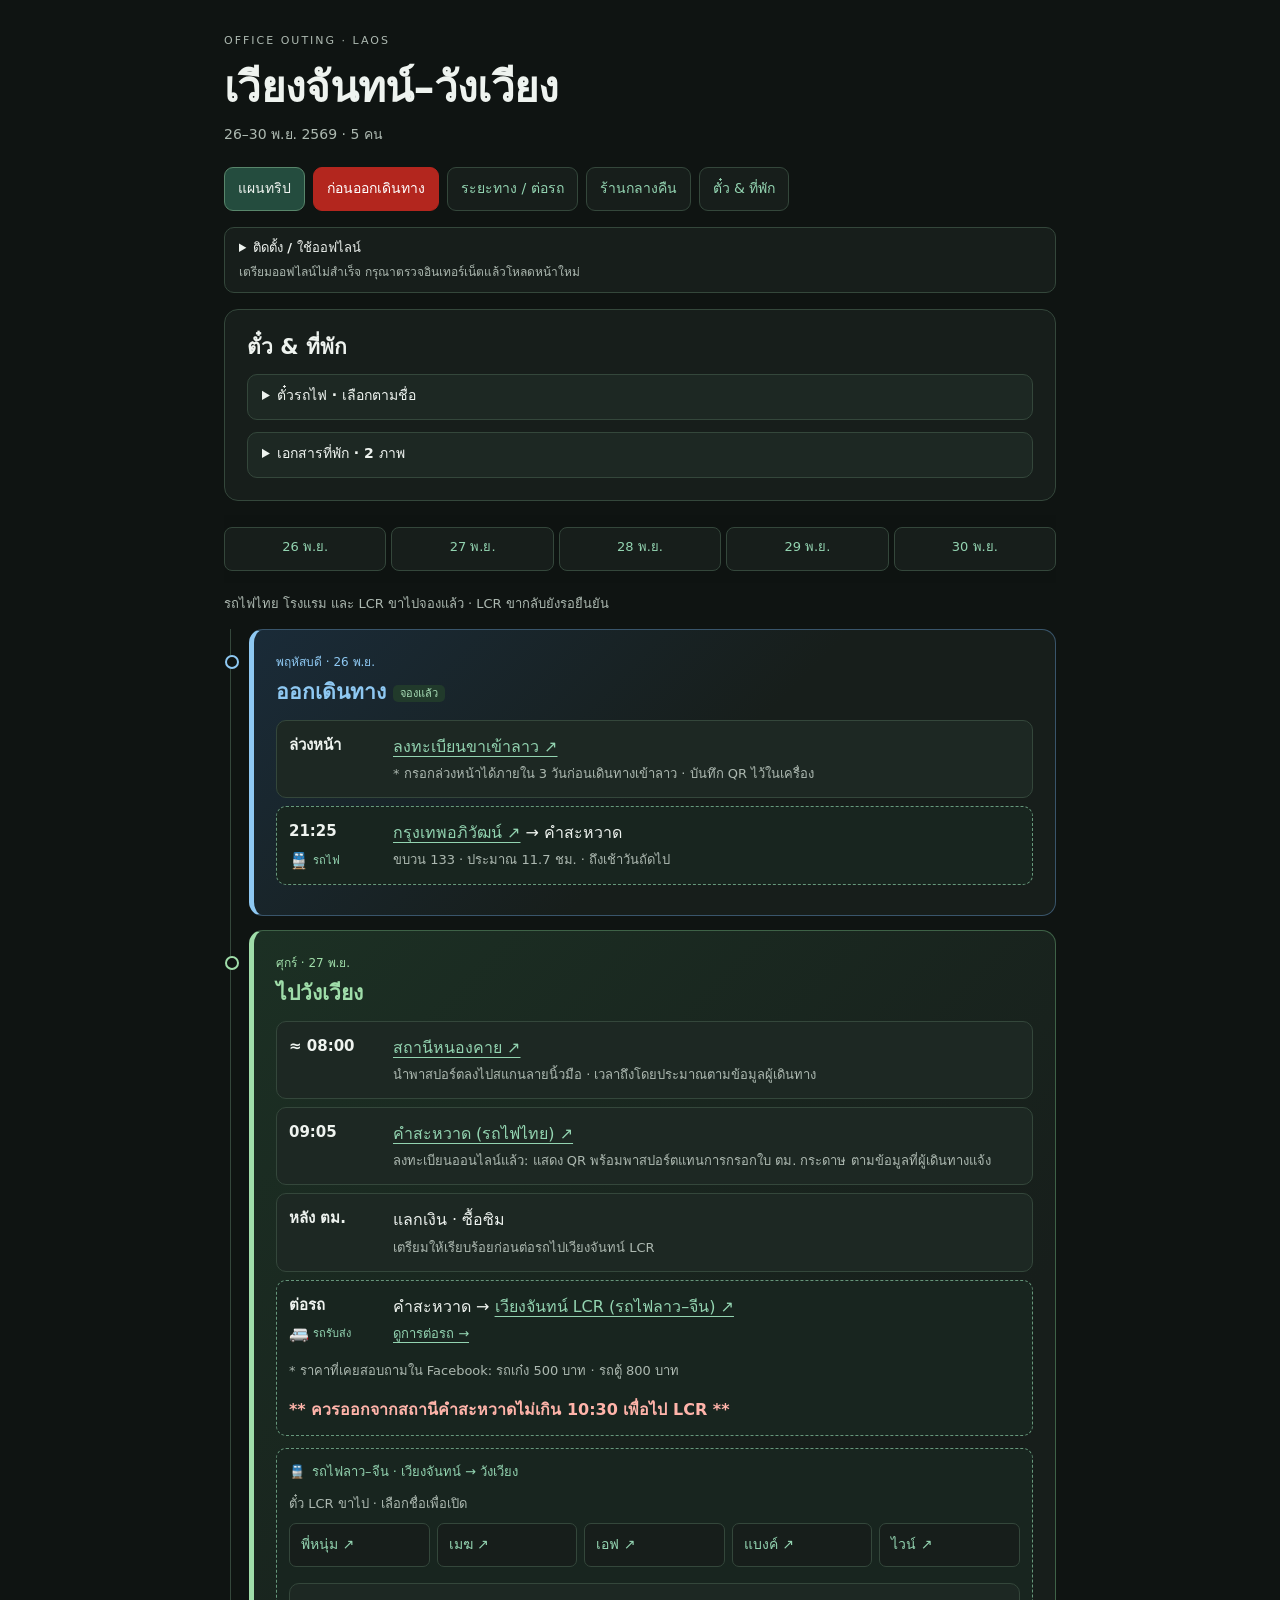
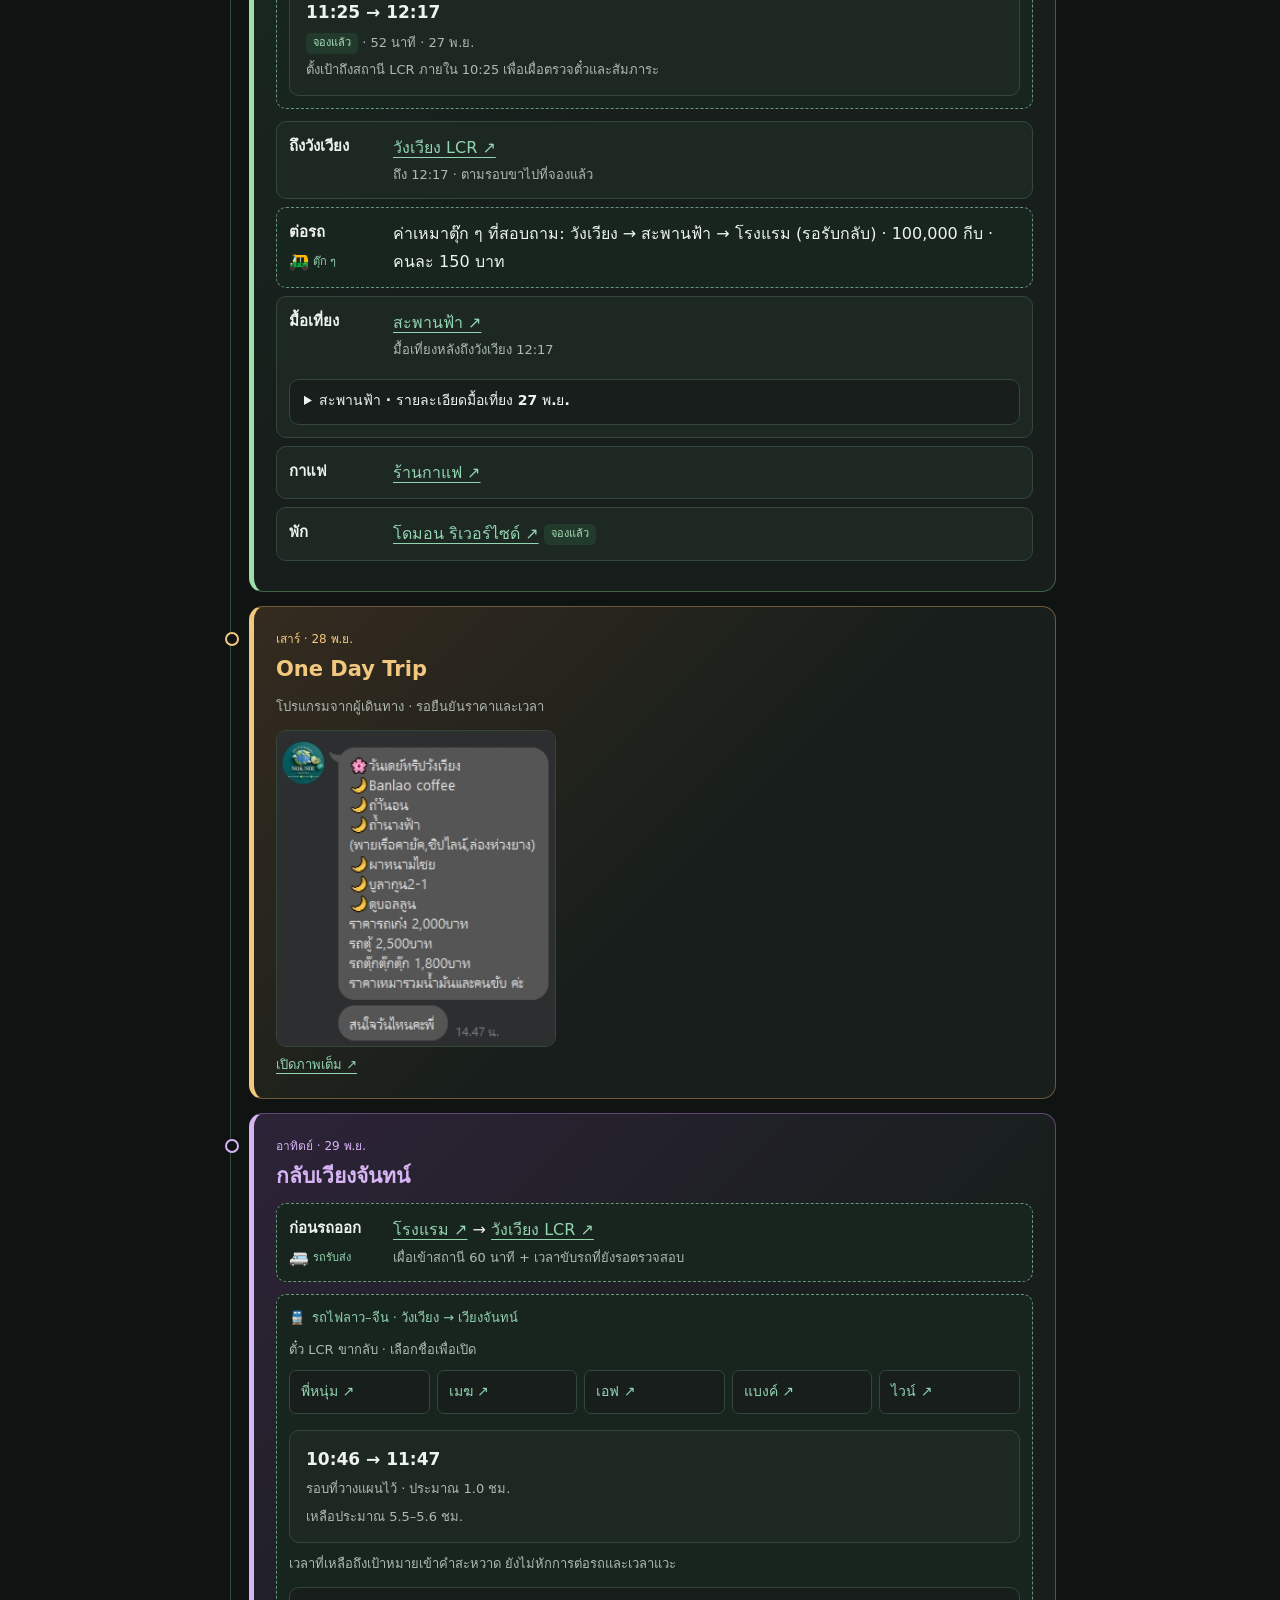
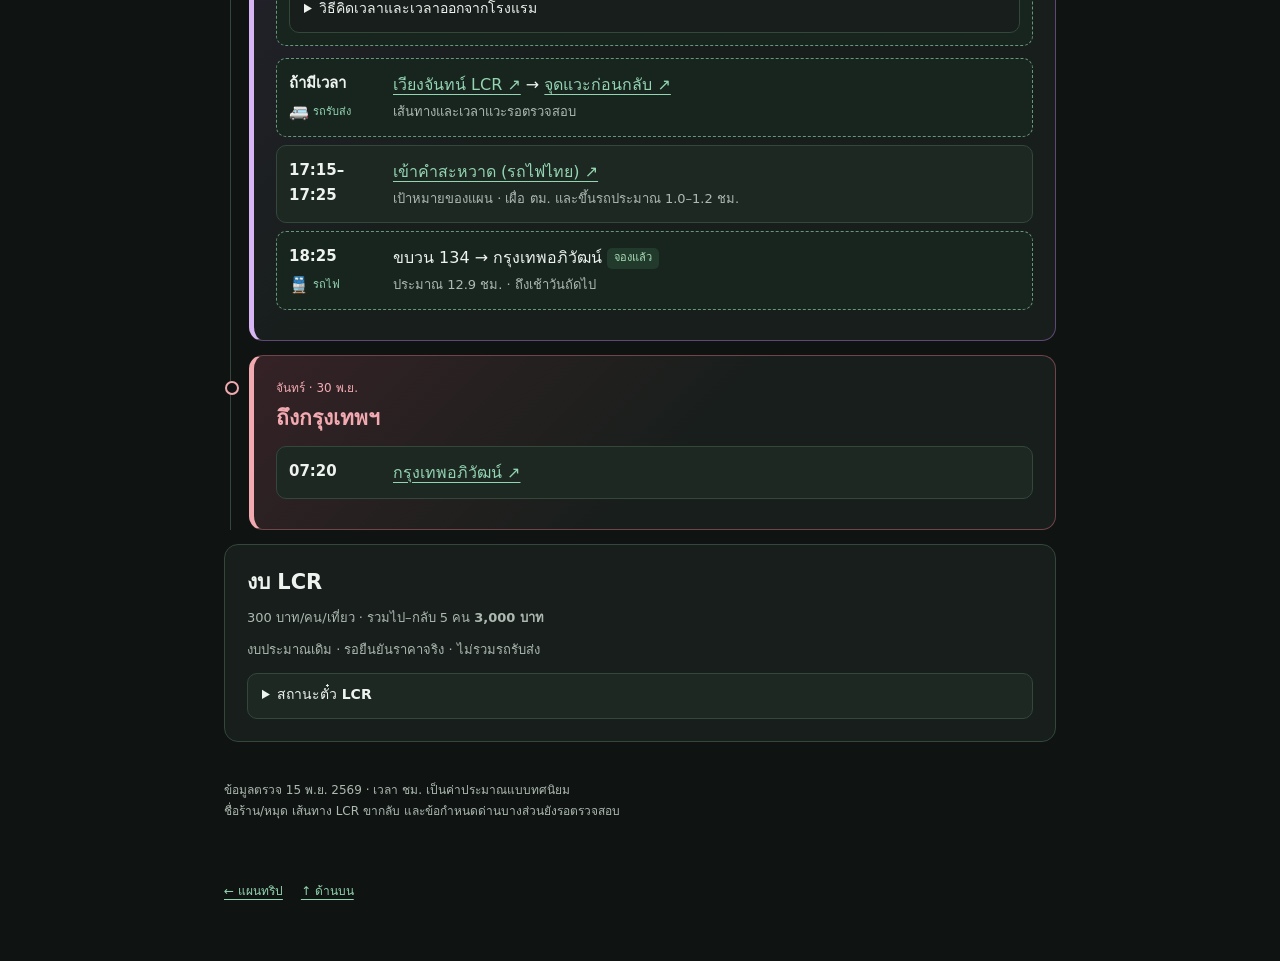
==== commit 548d2d32: "4" ====
--- a/index.html
+++ b/index.html
@@ -43,14 +43,14 @@
 </div></details><details><summary>เอกสารที่พัก · 2 ภาพ</summary><div class="document-group" id="hotel-documents"><ul class="document-grid">
 <li><a href="source/%E0%B8%97%E0%B8%B5%E0%B9%88%E0%B8%9E%E0%B8%B1%E0%B8%81/LINE_ALBUM_%E0%B8%97%E0%B8%B5%E0%B9%88%E0%B8%9E%E0%B8%B1%E0%B8%81%E0%B8%A7%E0%B8%B1%E0%B8%87%E0%B9%80%E0%B8%A7%E0%B8%B5%E0%B8%A2%E0%B8%87_261115_1.jpg" target="_blank" rel="noopener" aria-label="เอกสารที่พัก ภาพที่ 1 เปิดในแท็บใหม่">เอกสารที่พัก · 01 ↗</a></li>
 <li><a href="source/%E0%B8%97%E0%B8%B5%E0%B9%88%E0%B8%9E%E0%B8%B1%E0%B8%81/LINE_ALBUM_%E0%B8%97%E0%B8%B5%E0%B9%88%E0%B8%9E%E0%B8%B1%E0%B8%81%E0%B8%A7%E0%B8%B1%E0%B8%87%E0%B9%80%E0%B8%A7%E0%B8%B5%E0%B8%A2%E0%B8%87_261115_2.jpg" target="_blank" rel="noopener" aria-label="เอกสารที่พัก ภาพที่ 2 เปิดในแท็บใหม่">เอกสารที่พัก · 02 ↗</a></li>
-</ul></div></details></section><nav class="nav" aria-label="ข้ามไปวันที่"><a href="#out">26 พ.ย.</a><a href="#day1">27 พ.ย.</a><a href="#day2">28 พ.ย.</a><a href="#day3">29 พ.ย.</a><a href="#home">30 พ.ย.</a></nav><p class="note">รถไฟไทย โรงแรม และ LCR ขาไปจองแล้ว · LCR ขากลับยังรอยืนยัน</p><div class="timeline"><article class="day" id="out"><div class="date">พฤหัสบดี · 26 พ.ย.</div><h2>ออกเดินทาง <span class="badge booked">จองแล้ว</span></h2><ul class="events"><li class="arrival-registration"><div class="time">ล่วงหน้า</div><div><a href="https://immigration.gov.la/en/registration/arrival/arrival-info" target="_blank" rel="noopener">ลงทะเบียนขาเข้าลาว ↗</a><span class="sub">* กรอกล่วงหน้าได้ภายใน 3 วันก่อนเดินทางเข้าลาว · บันทึก QR ไว้ในเครื่อง</span></div></li><li class="travel travel-rail"><div class="time">21:25<span class="transport-mode"><span aria-hidden="true">🚆</span> รถไฟ</span></div><div><a href="https://www.google.com/maps/search/?api=1&amp;query=Krung+Thep+Aphiwat+Central+Terminal" target="_blank" rel="noopener">กรุงเทพอภิวัฒน์ ↗</a> → คำสะหวาด<span class="sub">ขบวน 133 · ประมาณ 11.7 ชม. · ถึงเช้าวันถัดไป</span></div></li></ul></article><article class="day" id="day1"><div class="date">ศุกร์ · 27 พ.ย.</div><h2>ไปวังเวียง</h2><ul class="events"><li class="nongkhai-immigration"><div class="time">≈ 08:00</div><div><a href="https://www.google.com/maps/search/?api=1&amp;query=Nong+Khai+Railway+Station" target="_blank" rel="noopener">สถานีหนองคาย ↗</a><span class="sub">นำพาสปอร์ตลงไปสแกนลายนิ้วมือ · เวลาถึงโดยประมาณตามข้อมูลผู้เดินทาง</span></div></li><li><div class="time">09:05</div><div><a href="https://www.google.com/maps/search/?api=1&amp;query=Khamsavath+Railway+Station+Laos" target="_blank" rel="noopener">คำสะหวาด (รถไฟไทย) ↗</a><span class="sub">ลงทะเบียนออนไลน์แล้ว: แสดง QR พร้อมพาสปอร์ตแทนการกรอกใบ ตม. กระดาษ ตามข้อมูลที่ผู้เดินทางแจ้ง</span></div></li><li class="after-immigration"><div class="time">หลัง ตม.</div><div>แลกเงิน · ซื้อซิม<span class="sub">เตรียมให้เรียบร้อยก่อนต่อรถไปเวียงจันทน์ LCR</span></div></li><li class="travel travel-road"><div class="time">ต่อรถ<span class="transport-mode"><span aria-hidden="true">🚐</span> รถรับส่ง</span></div><div>คำสะหวาด → <a href="https://www.google.com/maps/search/?api=1&amp;query=Vientiane+Railway+Station+Laos+China+Railway" target="_blank" rel="noopener">เวียงจันทน์ LCR (รถไฟลาว–จีน) ↗</a><span class="sub"><a href="transfers.html">ดูการต่อรถ →</a></span></div><p class="note transfer-price-note" style="grid-column:1/-1;margin-top:0">* ราคาที่เคยสอบถามใน Facebook: รถเก๋ง 500 บาท · รถตู้ 800 บาท</p><div class="transfer-deadline" style="grid-column:1/-1"><strong style="color:#ffb4aa">** ควรออกจากสถานีคำสะหวาดไม่เกิน 10:30 เพื่อไป LCR **</strong><span class="sub">หมายเหตุ: 10:30 เลยเป้าถึง LCR 10:25 ในแผนเดิมแล้ว ควรออกให้เร็วกว่านี้ตามเวลาเดินรถจริง</span></div></li></ul><div class="journey journey-rail"><p class="journey-label"><span aria-hidden="true">🚆</span> รถไฟลาว–จีน · เวียงจันทน์ → วังเวียง</p>
+</ul></div></details></section><nav class="nav" aria-label="ข้ามไปวันที่"><a href="#out">26 พ.ย.</a><a href="#day1">27 พ.ย.</a><a href="#day2">28 พ.ย.</a><a href="#day3">29 พ.ย.</a><a href="#home">30 พ.ย.</a></nav><p class="note">รถไฟไทย โรงแรม และ LCR ขาไปจองแล้ว · LCR ขากลับยังรอยืนยัน</p><div class="timeline"><article class="day" id="out"><div class="date">พฤหัสบดี · 26 พ.ย.</div><h2>ออกเดินทาง <span class="badge booked">จองแล้ว</span></h2><ul class="events"><li class="arrival-registration"><div class="time">ล่วงหน้า</div><div><a href="https://immigration.gov.la/en/registration/arrival/arrival-info" target="_blank" rel="noopener">ลงทะเบียนขาเข้าลาว ↗</a><span class="sub">* กรอกล่วงหน้าได้ภายใน 3 วันก่อนเดินทางเข้าลาว · บันทึก QR ไว้ในเครื่อง</span></div></li><li class="travel travel-rail"><div class="time">21:25<span class="transport-mode"><span aria-hidden="true">🚆</span> รถไฟ</span></div><div><a href="https://www.google.com/maps/search/?api=1&amp;query=Krung+Thep+Aphiwat+Central+Terminal" target="_blank" rel="noopener">กรุงเทพอภิวัฒน์ ↗</a> → คำสะหวาด<span class="sub">ขบวน 133 · ประมาณ 11.7 ชม. · ถึงเช้าวันถัดไป</span></div></li></ul></article><article class="day" id="day1"><div class="date">ศุกร์ · 27 พ.ย.</div><h2>ไปวังเวียง</h2><ul class="events"><li class="nongkhai-immigration"><div class="time">≈ 08:00</div><div><a href="https://www.google.com/maps/search/?api=1&amp;query=Nong+Khai+Railway+Station" target="_blank" rel="noopener">สถานีหนองคาย ↗</a><span class="sub">นำพาสปอร์ตลงไปสแกนลายนิ้วมือ · เวลาถึงโดยประมาณตามข้อมูลผู้เดินทาง</span></div></li><li><div class="time">09:05</div><div><a href="https://www.google.com/maps/search/?api=1&amp;query=Khamsavath+Railway+Station+Laos" target="_blank" rel="noopener">คำสะหวาด (รถไฟไทย) ↗</a><span class="sub">ลงทะเบียนออนไลน์แล้ว: แสดง QR พร้อมพาสปอร์ตแทนการกรอกใบ ตม. กระดาษ ตามข้อมูลที่ผู้เดินทางแจ้ง</span></div></li><li class="after-immigration"><div class="time">หลัง ตม.</div><div>แลกเงิน · ซื้อซิม<span class="sub">เตรียมให้เรียบร้อยก่อนต่อรถไปเวียงจันทน์ LCR</span></div></li><li class="travel travel-road"><div class="time">ต่อรถ<span class="transport-mode"><span aria-hidden="true">🚐</span> รถรับส่ง</span></div><div>คำสะหวาด → <a href="https://www.google.com/maps/search/?api=1&amp;query=Vientiane+Railway+Station+Laos+China+Railway" target="_blank" rel="noopener">เวียงจันทน์ LCR (รถไฟลาว–จีน) ↗</a><span class="sub"><a href="transfers.html">ดูการต่อรถ →</a></span></div><p class="note transfer-price-note" style="grid-column:1/-1;margin-top:0">* ราคาที่เคยสอบถามใน Facebook: รถเก๋ง 500 บาท · รถตู้ 800 บาท</p><div class="transfer-deadline" style="grid-column:1/-1"><strong style="color:#ffb4aa">** ควรออกจากสถานีคำสะหวาดไม่เกิน 10:30 เพื่อไป LCR **</strong></div></li></ul><div class="journey journey-rail"><p class="journey-label"><span aria-hidden="true">🚆</span> รถไฟลาว–จีน · เวียงจันทน์ → วังเวียง</p>
 <div class="lcr-ticket-links" id="lcr-outbound-tickets"><p class="note">ตั๋ว LCR ขาไป · เลือกชื่อเพื่อเปิด</p><ul class="document-grid" aria-label="ตั๋ว LCR เวียงจันทน์ไปวังเวียง">
 <li><a href="source/LCR%20%E0%B8%82%E0%B8%B2%E0%B9%84%E0%B8%9B/%E0%B8%9E%E0%B8%B5%E0%B9%88%E0%B8%AB%E0%B8%99%E0%B8%B8%E0%B9%88%E0%B8%A1.jpg" target="_blank" rel="noopener" aria-label="เปิดตั๋ว LCR ขาไป พี่หนุ่ม ในแท็บใหม่">พี่หนุ่ม ↗</a></li>
 <li><a href="source/LCR%20%E0%B8%82%E0%B8%B2%E0%B9%84%E0%B8%9B/%E0%B9%80%E0%B8%A1%E0%B8%86.jpg" target="_blank" rel="noopener" aria-label="เปิดตั๋ว LCR ขาไป เมฆ ในแท็บใหม่">เมฆ ↗</a></li>
 <li><a href="source/LCR%20%E0%B8%82%E0%B8%B2%E0%B9%84%E0%B8%9B/%E0%B9%80%E0%B8%AD%E0%B8%9F.jpg" target="_blank" rel="noopener" aria-label="เปิดตั๋ว LCR ขาไป เอฟ ในแท็บใหม่">เอฟ ↗</a></li>
 <li><a href="source/LCR%20%E0%B8%82%E0%B8%B2%E0%B9%84%E0%B8%9B/%E0%B9%81%E0%B8%9A%E0%B8%87%E0%B8%84%E0%B9%8C.jpg" target="_blank" rel="noopener" aria-label="เปิดตั๋ว LCR ขาไป แบงค์ ในแท็บใหม่">แบงค์ ↗</a></li>
 <li><a href="source/LCR%20%E0%B8%82%E0%B8%B2%E0%B9%84%E0%B8%9B/%E0%B9%84%E0%B8%A7%E0%B8%99%E0%B9%8C.jpg" target="_blank" rel="noopener" aria-label="เปิดตั๋ว LCR ขาไป ไวน์ ในแท็บใหม่">ไวน์ ↗</a></li>
-</ul></div><div class="options booked-departure"><div class="option"><strong>11:25 → 12:17</strong><p><span class="badge booked">จองแล้ว</span> · 52 นาที · 27 พ.ย.</p><p>ตั้งเป้าถึงสถานี LCR ภายใน 10:25 เพื่อเผื่อตรวจตั๋วและสัมภาระ</p></div></div><details><summary>รายละเอียดการต่อรถขาไปและเวลาเผื่อ</summary><p>จากคำสะหวาด 09:05 ถึงรถ LCR ออก 11:25 มีเวลาเชื่อมต่อประมาณ 2.3 ชม. ตั้งเป้าถึง LCR ภายใน 10:25 โดยเผื่อเข้าสถานี 60 นาทีตามแผน</p><p>สมมติฐานเดิม: ลงรถและรวมกลุ่ม 15 นาที + ตม. ขาเข้า 45–60 นาที จึงเหลือขับรถ 5–20 นาที เวลาขับรถจริงยังรอตรวจสอบ ควรต่อรถทันทีหลังผ่าน ตม. และประสานคนขับหากขบวน 133 ล่าช้า</p></details></div><ul class="events"><li><div class="time">ถึงวังเวียง</div><div><a href="https://www.google.com/maps/search/?api=1&amp;query=Vang+Vieng+Railway+Station+Laos+China+Railway" target="_blank" rel="noopener">วังเวียง LCR ↗</a><span class="sub">ถึง 12:17 · ตามรอบขาไปที่จองแล้ว</span></div></li><li class="travel travel-road tuktuk-fare-note"><div class="time">ต่อรถ<span class="transport-mode"><span aria-hidden="true">🛺</span> ตุ๊ก ๆ</span></div><div>ค่าเหมาตุ๊ก ๆ ที่สอบถาม: วังเวียง → สะพานฟ้า → โรงแรม (รอรับกลับ) · 100,000 กีบ · คนละ 150 บาท</div></li><li><div class="time">มื้อเที่ยง</div><div><a href="https://maps.app.goo.gl/JBEPb3dAvRWLroWE6" target="_blank" rel="noopener">สะพานฟ้า ↗</a><span class="sub">มื้อเที่ยงหลังถึงวังเวียง 12:17</span></div><details class="lunch-details"><summary>สะพานฟ้า · รายละเอียดมื้อเที่ยง 27 พ.ย.</summary><ul class="checklist"><li><strong>บรรยากาศ:</strong> สะพานสีฟ้าข้ามแม่น้ำซอง เป็นจุดพักชมวิวริมน้ำและถ่ายรูปในวังเวียง</li><li><strong>บริเวณโดยรอบ:</strong> มีร้านอาหาร ทางไปถ้ำนางฟ้า และจุดพายคายัค ตามข้อมูลท่องเที่ยวของพื้นที่</li><li><strong>แผนมื้อเที่ยง:</strong> สำหรับ 5 คน หลังถึงวังเวียง 12:17 ให้ต่อรถมารับประทานอาหารบริเวณสะพานฟ้า เผื่อกินข้าว 45–60 นาที และถ่ายรูป 15–20 นาที เป็นเวลาเผื่อของแผน</li><li><strong>ยังต้องยืนยัน:</strong> ร้านที่ตรงกับหมุดเดิม เมนู ราคา เวลาเปิด และโต๊ะสำหรับ 5 คน ชื่อ “สะพานฟ้า” อ้างอิงจากผู้เดินทาง ส่วนข้อมูลที่ค้นพบอธิบายบริเวณสะพาน ยังยืนยันร้านเฉพาะไม่ได้</li></ul><p class="intro">อ้างอิงบริเวณสะพาน: <a href="https://www.tourismlaos.org/2021/06/29/blue-bridge-remains-free-of-charge-in-vang-vieng/" target="_blank" rel="noopener">Tourism Laos</a> · <a href="https://th.trip.com/blog/laos-vangvieng2022" target="_blank" rel="noopener">บันทึกเที่ยวสะพานฟ้าและบริเวณรอบ ๆ</a> · ตรวจ 15 พ.ย. 2569 · <a href="https://maps.app.goo.gl/JBEPb3dAvRWLroWE6" target="_blank" rel="noopener">Maps เดิม ↗</a></p></details></li><li class="stop coffee-stop"><div class="time">กาแฟ</div><div><a href="https://maps.app.goo.gl/HmepEbTSQ1Gyp76dA" target="_blank" rel="noopener">ร้านกาแฟ ↗</a></div></li><li><div class="time">พัก</div><div><a href="https://maps.app.goo.gl/P9p49Mgq6wnHaMeUA" target="_blank" rel="noopener">โดมอน ริเวอร์ไซด์ ↗</a> <span class="badge booked">จองแล้ว</span></div></li></ul></article><article class="day" id="day2"><div class="date">เสาร์ · 28 พ.ย.</div><h2>One Day Trip</h2><p class="intro">โปรแกรมจากผู้เดินทาง · รอยืนยันราคาและเวลา</p><figure class="trip-figure"><a href="source/one%20day%20trip.jpg" target="_blank" rel="noopener" aria-label="เปิดภาพ One Day Trip ขนาดเต็ม"><img src="source/one%20day%20trip.jpg" alt="โปรแกรม One Day Trip วังเวียงที่ผู้เดินทางแนบ" loading="lazy" decoding="async"></a><figcaption><a href="source/one%20day%20trip.jpg" target="_blank" rel="noopener">เปิดภาพเต็ม ↗</a></figcaption></figure></article><article class="day" id="day3"><div class="date">อาทิตย์ · 29 พ.ย.</div><h2>กลับเวียงจันทน์</h2><ul class="events"><li class="travel travel-road"><div class="time">ก่อนรถออก<span class="transport-mode"><span aria-hidden="true">🚐</span> รถรับส่ง</span></div><div><a href="https://maps.app.goo.gl/P9p49Mgq6wnHaMeUA" target="_blank" rel="noopener">โรงแรม ↗</a> → <a href="https://www.google.com/maps/search/?api=1&amp;query=Vang+Vieng+Railway+Station+Laos+China+Railway" target="_blank" rel="noopener">วังเวียง LCR ↗</a><span class="sub">เผื่อเข้าสถานี 60 นาที + เวลาขับรถที่ยังรอตรวจสอบ</span></div></li></ul><div class="journey journey-rail"><p class="journey-label"><span aria-hidden="true">🚆</span> รถไฟลาว–จีน · วังเวียง → เวียงจันทน์</p>
+</ul></div><div class="options booked-departure"><div class="option"><strong>11:25 → 12:17</strong><p><span class="badge booked">จองแล้ว</span> · 52 นาที · 27 พ.ย.</p><p>ตั้งเป้าถึงสถานี LCR ภายใน 10:25 เพื่อเผื่อตรวจตั๋วและสัมภาระ</p></div></div></div><ul class="events"><li><div class="time">ถึงวังเวียง</div><div><a href="https://www.google.com/maps/search/?api=1&amp;query=Vang+Vieng+Railway+Station+Laos+China+Railway" target="_blank" rel="noopener">วังเวียง LCR ↗</a><span class="sub">ถึง 12:17 · ตามรอบขาไปที่จองแล้ว</span></div></li><li class="travel travel-road tuktuk-fare-note"><div class="time">ต่อรถ<span class="transport-mode"><span aria-hidden="true">🛺</span> ตุ๊ก ๆ</span></div><div>ค่าเหมาตุ๊ก ๆ ที่สอบถาม: วังเวียง → สะพานฟ้า → โรงแรม (รอรับกลับ) · 100,000 กีบ · คนละ 150 บาท</div></li><li><div class="time">มื้อเที่ยง</div><div><a href="https://maps.app.goo.gl/JBEPb3dAvRWLroWE6" target="_blank" rel="noopener">สะพานฟ้า ↗</a><span class="sub">มื้อเที่ยงหลังถึงวังเวียง 12:17</span></div><details class="lunch-details"><summary>สะพานฟ้า · รายละเอียดมื้อเที่ยง 27 พ.ย.</summary><ul class="checklist"><li><strong>บรรยากาศ:</strong> สะพานสีฟ้าข้ามแม่น้ำซอง เป็นจุดพักชมวิวริมน้ำและถ่ายรูปในวังเวียง</li><li><strong>บริเวณโดยรอบ:</strong> มีร้านอาหาร ทางไปถ้ำนางฟ้า และจุดพายคายัค ตามข้อมูลท่องเที่ยวของพื้นที่</li><li><strong>แผนมื้อเที่ยง:</strong> สำหรับ 5 คน หลังถึงวังเวียง 12:17 ให้ต่อรถมารับประทานอาหารบริเวณสะพานฟ้า เผื่อกินข้าว 45–60 นาที และถ่ายรูป 15–20 นาที เป็นเวลาเผื่อของแผน</li><li><strong>ยังต้องยืนยัน:</strong> ร้านที่ตรงกับหมุดเดิม เมนู ราคา เวลาเปิด และโต๊ะสำหรับ 5 คน ชื่อ “สะพานฟ้า” อ้างอิงจากผู้เดินทาง ส่วนข้อมูลที่ค้นพบอธิบายบริเวณสะพาน ยังยืนยันร้านเฉพาะไม่ได้</li></ul><p class="intro">อ้างอิงบริเวณสะพาน: <a href="https://www.tourismlaos.org/2021/06/29/blue-bridge-remains-free-of-charge-in-vang-vieng/" target="_blank" rel="noopener">Tourism Laos</a> · <a href="https://th.trip.com/blog/laos-vangvieng2022" target="_blank" rel="noopener">บันทึกเที่ยวสะพานฟ้าและบริเวณรอบ ๆ</a> · ตรวจ 15 พ.ย. 2569 · <a href="https://maps.app.goo.gl/JBEPb3dAvRWLroWE6" target="_blank" rel="noopener">Maps เดิม ↗</a></p></details></li><li class="stop coffee-stop"><div class="time">กาแฟ</div><div><a href="https://maps.app.goo.gl/HmepEbTSQ1Gyp76dA" target="_blank" rel="noopener">ร้านกาแฟ ↗</a></div></li><li><div class="time">พัก</div><div><a href="https://maps.app.goo.gl/P9p49Mgq6wnHaMeUA" target="_blank" rel="noopener">โดมอน ริเวอร์ไซด์ ↗</a> <span class="badge booked">จองแล้ว</span></div></li></ul></article><article class="day" id="day2"><div class="date">เสาร์ · 28 พ.ย.</div><h2>One Day Trip</h2><p class="intro">โปรแกรมจากผู้เดินทาง · รอยืนยันราคาและเวลา</p><figure class="trip-figure"><a href="source/one%20day%20trip.jpg" target="_blank" rel="noopener" aria-label="เปิดภาพ One Day Trip ขนาดเต็ม"><img src="source/one%20day%20trip.jpg" alt="โปรแกรม One Day Trip วังเวียงที่ผู้เดินทางแนบ" loading="lazy" decoding="async"></a><figcaption><a href="source/one%20day%20trip.jpg" target="_blank" rel="noopener">เปิดภาพเต็ม ↗</a></figcaption></figure></article><article class="day" id="day3"><div class="date">อาทิตย์ · 29 พ.ย.</div><h2>กลับเวียงจันทน์</h2><ul class="events"><li class="travel travel-road"><div class="time">ก่อนรถออก<span class="transport-mode"><span aria-hidden="true">🚐</span> รถรับส่ง</span></div><div><a href="https://maps.app.goo.gl/P9p49Mgq6wnHaMeUA" target="_blank" rel="noopener">โรงแรม ↗</a> → <a href="https://www.google.com/maps/search/?api=1&amp;query=Vang+Vieng+Railway+Station+Laos+China+Railway" target="_blank" rel="noopener">วังเวียง LCR ↗</a><span class="sub">เผื่อเข้าสถานี 60 นาที + เวลาขับรถที่ยังรอตรวจสอบ</span></div></li></ul><div class="journey journey-rail"><p class="journey-label"><span aria-hidden="true">🚆</span> รถไฟลาว–จีน · วังเวียง → เวียงจันทน์</p>
 <div class="lcr-ticket-links" id="lcr-return-tickets"><p class="note">ตั๋ว LCR ขากลับ · เลือกชื่อเพื่อเปิด</p><ul class="document-grid" aria-label="ตั๋ว LCR วังเวียงกลับเวียงจันทน์">
 <li><a href="source/LCR%20%E0%B8%82%E0%B8%B2%E0%B8%81%E0%B8%A5%E0%B8%B1%E0%B8%9A/%E0%B8%9E%E0%B8%B5%E0%B9%88%E0%B8%AB%E0%B8%99%E0%B8%B8%E0%B9%88%E0%B8%A1.jpg" target="_blank" rel="noopener" aria-label="เปิดตั๋ว LCR ขากลับ พี่หนุ่ม ในแท็บใหม่">พี่หนุ่ม ↗</a></li>
 <li><a href="source/LCR%20%E0%B8%82%E0%B8%B2%E0%B8%81%E0%B8%A5%E0%B8%B1%E0%B8%9A/%E0%B9%80%E0%B8%A1%E0%B8%86.jpg" target="_blank" rel="noopener" aria-label="เปิดตั๋ว LCR ขากลับ เมฆ ในแท็บใหม่">เมฆ ↗</a></li>
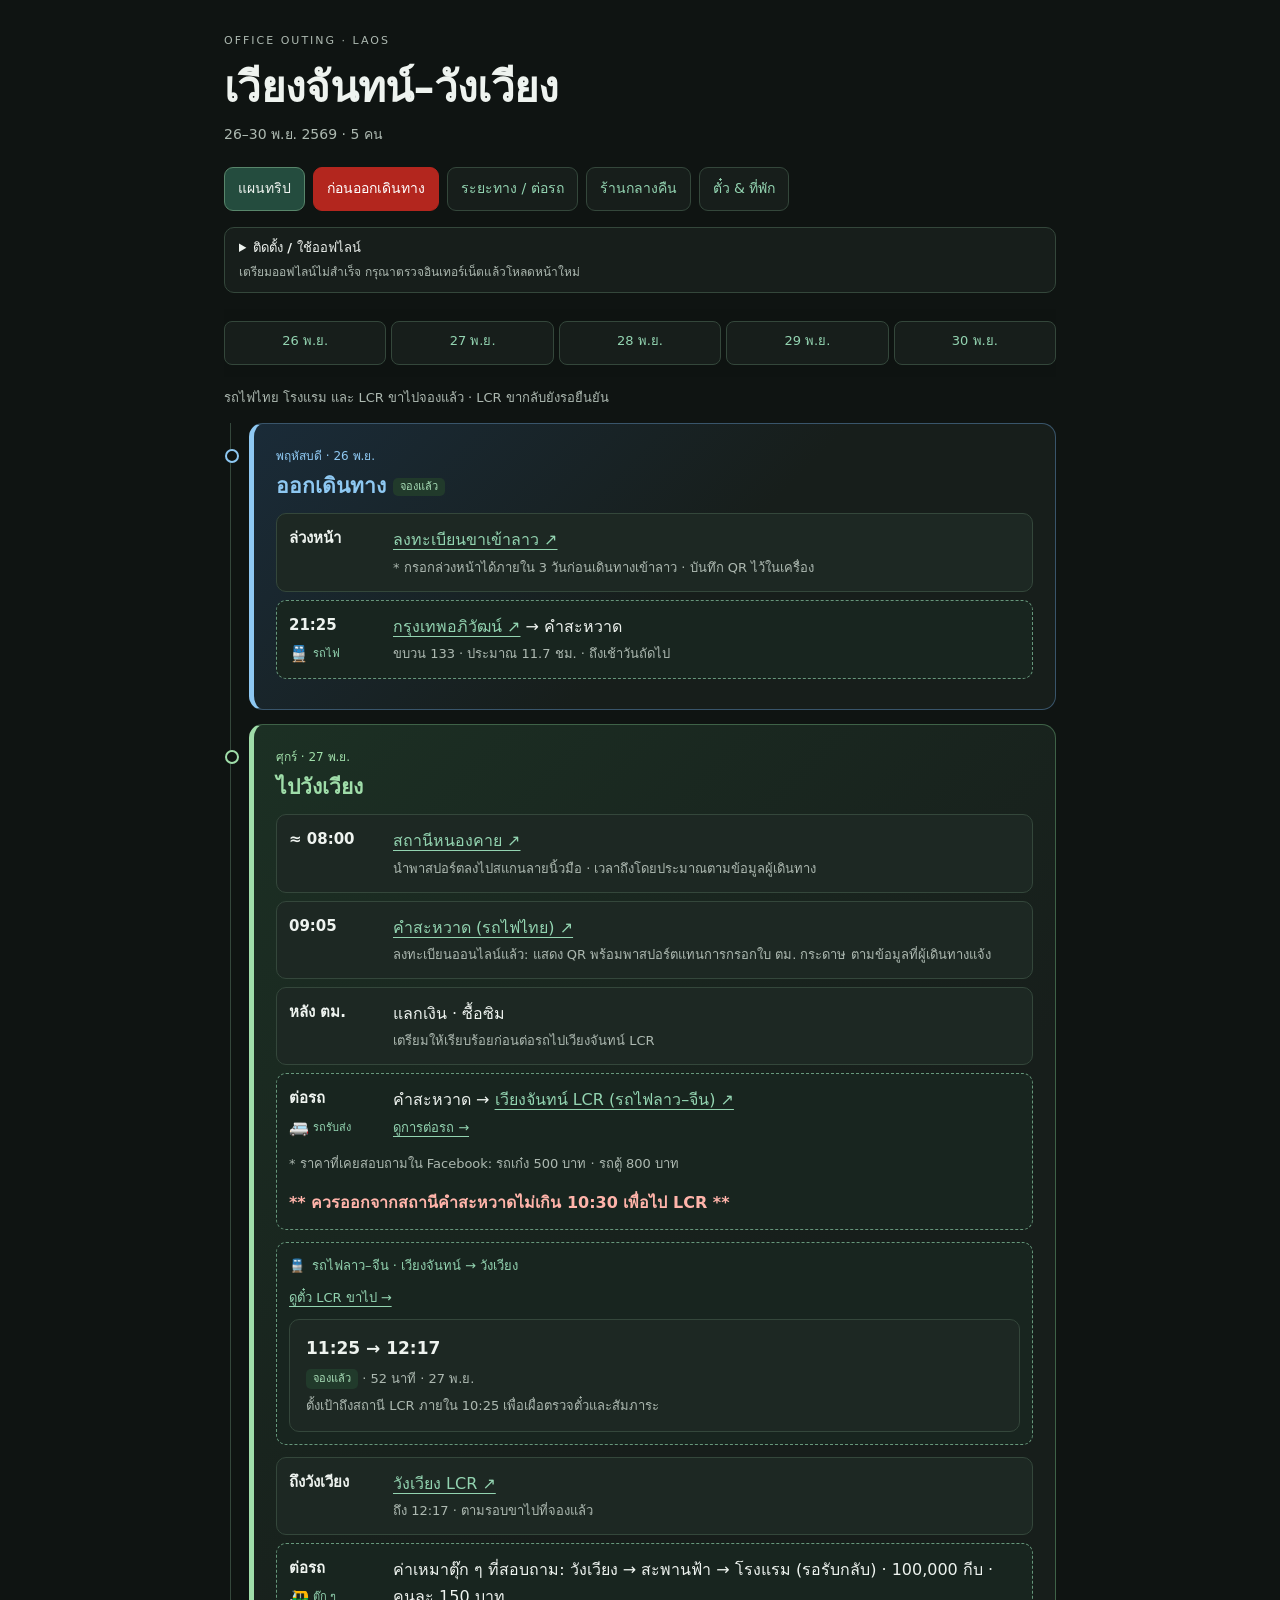
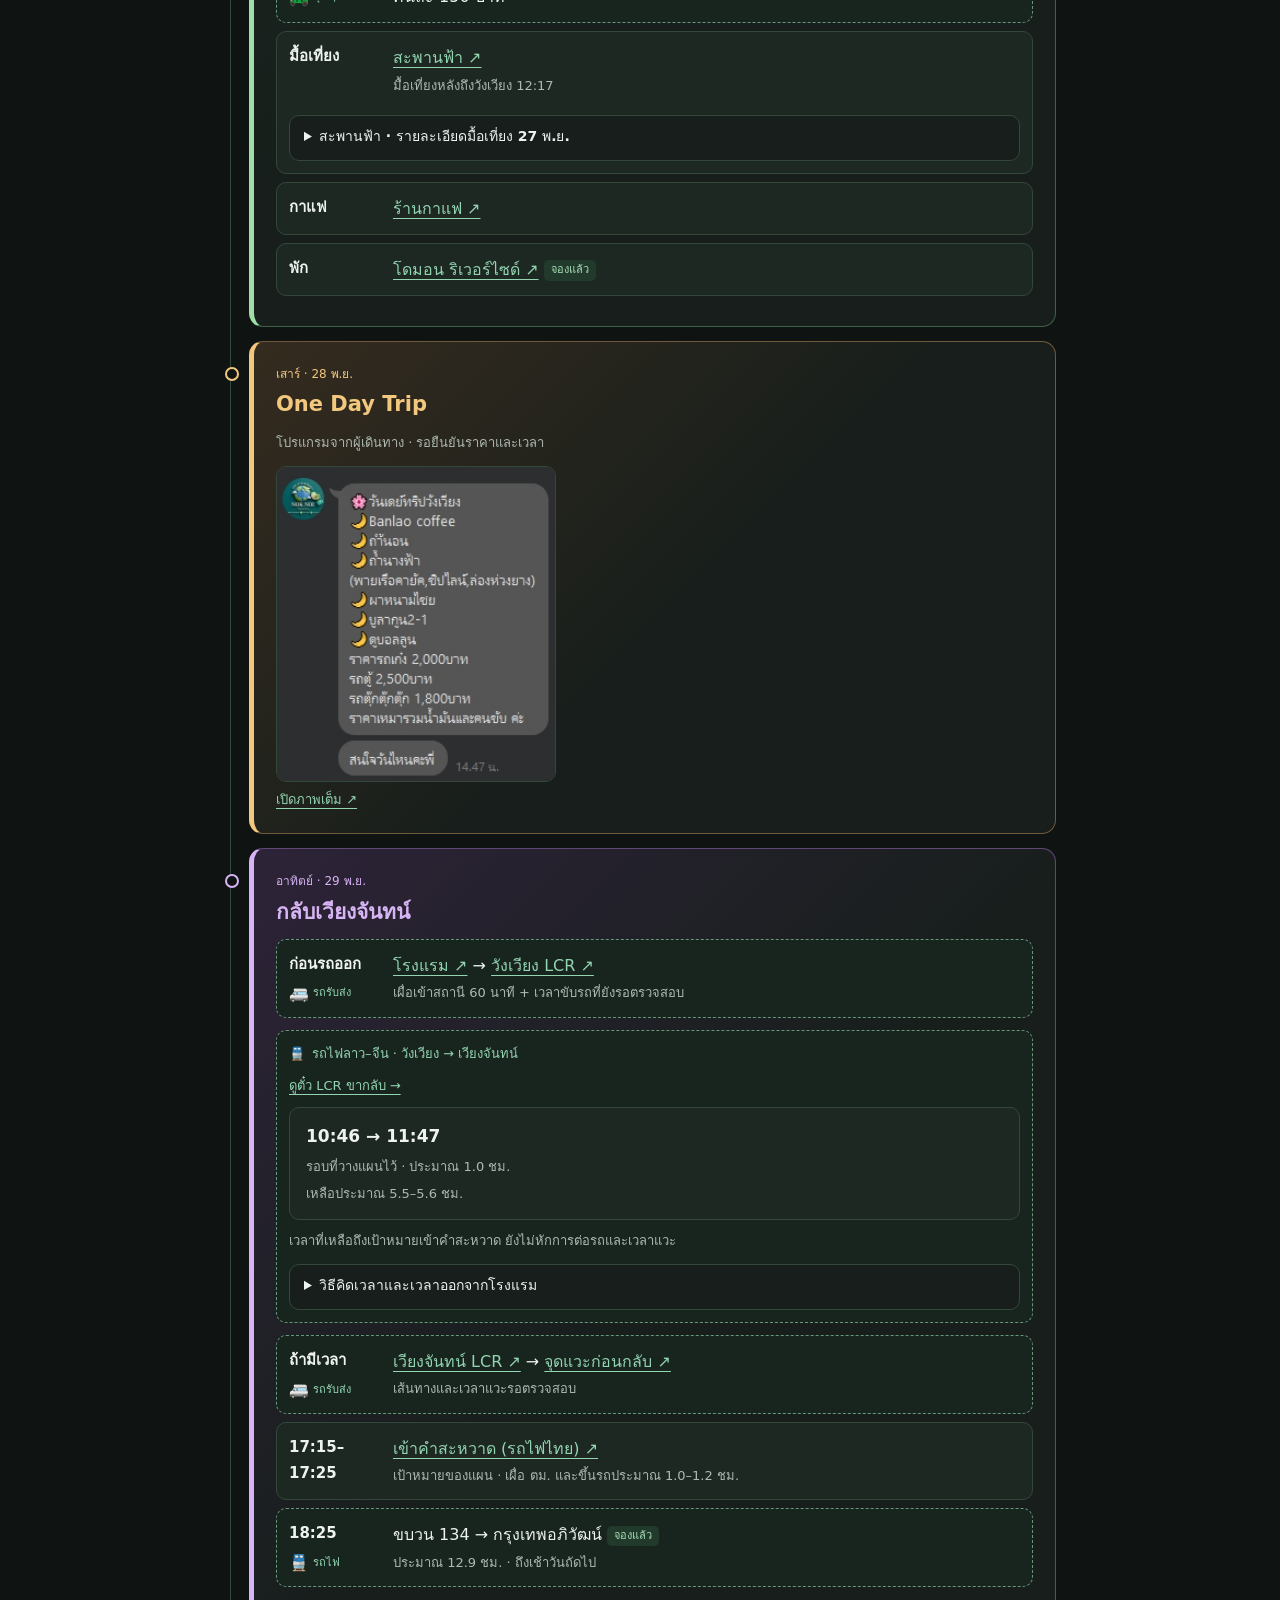
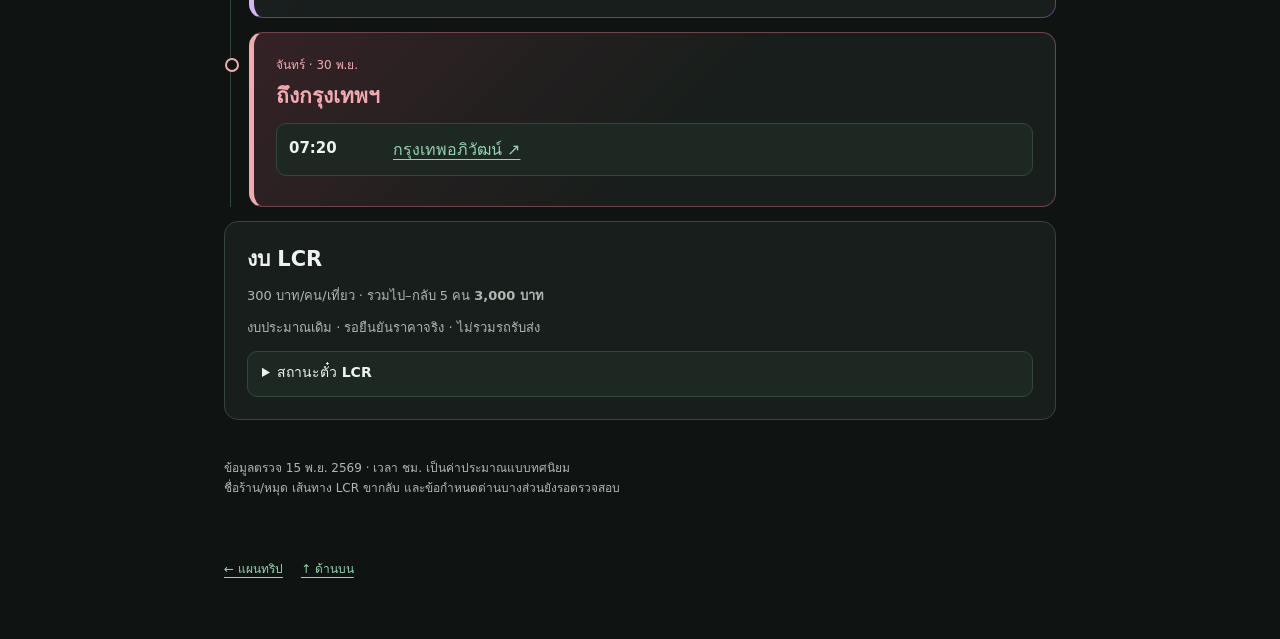
==== commit 18c5c1bb: "4" ====
--- a/index.html
+++ b/index.html
@@ -25,36 +25,6 @@
 @media print{.events>li.travel,.journey{background:var(--soft);border-color:var(--green)}.day{background:white}.day::before{background:white}}
 .options.booked-departure{grid-template-columns:1fr}
 .return-options.single-return{grid-template-columns:1fr}
-</style><link rel="manifest" href="manifest.webmanifest"><link rel="apple-touch-icon" href="icons/icon-192.png"><meta name="apple-mobile-web-app-capable" content="yes"><meta name="apple-mobile-web-app-status-bar-style" content="black-translucent"><link rel="stylesheet" href="pwa.css"><script src="pwa.js" defer></script></head><body><main id="top"><header class="hero"><p class="eyebrow">OFFICE OUTING · LAOS</p><h1>เวียงจันทน์–วังเวียง</h1><p>26–30 พ.ย. 2569 · 5 คน</p></header><nav class="page-menu" aria-label="เมนูหน้าทริป"><a href="index.html" aria-current="page">แผนทริป</a><a href="before-departure.html" class="preparation">ก่อนออกเดินทาง</a><a href="transfers.html">ระยะทาง / ต่อรถ</a><a href="night.html">ร้านกลางคืน</a><a href="#documents">ตั๋ว &amp; ที่พัก</a></nav><section class="section-block" id="documents"><h2>ตั๋ว &amp; ที่พัก</h2><details><summary>ตั๋วรถไฟ · เลือกตามชื่อ</summary><div class="document-group" id="train-documents">
-<h4 class="document-direction">ขาไป</h4><ul class="document-grid">
-<li><a href="source/%E0%B8%95%E0%B8%B1%E0%B9%8A%E0%B8%A7%E0%B9%84%E0%B8%9B%E0%B8%81%E0%B8%A5%E0%B8%B1%E0%B8%9A%20%E0%B8%81%E0%B8%A3%E0%B8%B8%E0%B8%87%E0%B9%80%E0%B8%97%E0%B8%9E%20%E0%B9%80%E0%B8%A7%E0%B8%B5%E0%B8%A2%E0%B8%87%E0%B8%88%E0%B8%B1%E0%B8%99%E0%B8%97%E0%B8%A3%E0%B9%8C/%E0%B8%82%E0%B8%B2%E0%B9%84%E0%B8%9B%20%E0%B8%9E%E0%B8%B5%E0%B9%88%E0%B8%AB%E0%B8%99%E0%B8%B8%E0%B9%88%E0%B8%A1.jpg" target="_blank" rel="noopener" aria-label="ตั๋วรถไฟ ขาไป พี่หนุ่ม เปิดในแท็บใหม่">ขาไป พี่หนุ่ม ↗</a></li>
-<li><a href="source/%E0%B8%95%E0%B8%B1%E0%B9%8A%E0%B8%A7%E0%B9%84%E0%B8%9B%E0%B8%81%E0%B8%A5%E0%B8%B1%E0%B8%9A%20%E0%B8%81%E0%B8%A3%E0%B8%B8%E0%B8%87%E0%B9%80%E0%B8%97%E0%B8%9E%20%E0%B9%80%E0%B8%A7%E0%B8%B5%E0%B8%A2%E0%B8%87%E0%B8%88%E0%B8%B1%E0%B8%99%E0%B8%97%E0%B8%A3%E0%B9%8C/%E0%B8%82%E0%B8%B2%E0%B9%84%E0%B8%9B%20%E0%B9%80%E0%B8%A1%E0%B8%86.jpg" target="_blank" rel="noopener" aria-label="ตั๋วรถไฟ ขาไป เมฆ เปิดในแท็บใหม่">ขาไป เมฆ ↗</a></li>
-<li><a href="source/%E0%B8%95%E0%B8%B1%E0%B9%8A%E0%B8%A7%E0%B9%84%E0%B8%9B%E0%B8%81%E0%B8%A5%E0%B8%B1%E0%B8%9A%20%E0%B8%81%E0%B8%A3%E0%B8%B8%E0%B8%87%E0%B9%80%E0%B8%97%E0%B8%9E%20%E0%B9%80%E0%B8%A7%E0%B8%B5%E0%B8%A2%E0%B8%87%E0%B8%88%E0%B8%B1%E0%B8%99%E0%B8%97%E0%B8%A3%E0%B9%8C/%E0%B8%82%E0%B8%B2%E0%B9%84%E0%B8%9B%20%E0%B9%80%E0%B8%AD%E0%B8%9F.jpg" target="_blank" rel="noopener" aria-label="ตั๋วรถไฟ ขาไป เอฟ เปิดในแท็บใหม่">ขาไป เอฟ ↗</a></li>
-<li><a href="source/%E0%B8%95%E0%B8%B1%E0%B9%8A%E0%B8%A7%E0%B9%84%E0%B8%9B%E0%B8%81%E0%B8%A5%E0%B8%B1%E0%B8%9A%20%E0%B8%81%E0%B8%A3%E0%B8%B8%E0%B8%87%E0%B9%80%E0%B8%97%E0%B8%9E%20%E0%B9%80%E0%B8%A7%E0%B8%B5%E0%B8%A2%E0%B8%87%E0%B8%88%E0%B8%B1%E0%B8%99%E0%B8%97%E0%B8%A3%E0%B9%8C/%E0%B8%82%E0%B8%B2%E0%B9%84%E0%B8%9B%20%E0%B9%81%E0%B8%9A%E0%B8%87%E0%B8%84%E0%B9%8C.jpg" target="_blank" rel="noopener" aria-label="ตั๋วรถไฟ ขาไป แบงค์ เปิดในแท็บใหม่">ขาไป แบงค์ ↗</a></li>
-<li><a href="source/%E0%B8%95%E0%B8%B1%E0%B9%8A%E0%B8%A7%E0%B9%84%E0%B8%9B%E0%B8%81%E0%B8%A5%E0%B8%B1%E0%B8%9A%20%E0%B8%81%E0%B8%A3%E0%B8%B8%E0%B8%87%E0%B9%80%E0%B8%97%E0%B8%9E%20%E0%B9%80%E0%B8%A7%E0%B8%B5%E0%B8%A2%E0%B8%87%E0%B8%88%E0%B8%B1%E0%B8%99%E0%B8%97%E0%B8%A3%E0%B9%8C/%E0%B8%82%E0%B8%B2%E0%B9%84%E0%B8%9B%20%E0%B9%84%E0%B8%A7%E0%B8%99%E0%B9%8C.jpg" target="_blank" rel="noopener" aria-label="ตั๋วรถไฟ ขาไป ไวน์ เปิดในแท็บใหม่">ขาไป ไวน์ ↗</a></li>
-</ul>
-<h4 class="document-direction">ขากลับ</h4><ul class="document-grid">
-<li><a href="source/%E0%B8%95%E0%B8%B1%E0%B9%8A%E0%B8%A7%E0%B9%84%E0%B8%9B%E0%B8%81%E0%B8%A5%E0%B8%B1%E0%B8%9A%20%E0%B8%81%E0%B8%A3%E0%B8%B8%E0%B8%87%E0%B9%80%E0%B8%97%E0%B8%9E%20%E0%B9%80%E0%B8%A7%E0%B8%B5%E0%B8%A2%E0%B8%87%E0%B8%88%E0%B8%B1%E0%B8%99%E0%B8%97%E0%B8%A3%E0%B9%8C/%E0%B8%82%E0%B8%B2%E0%B8%81%E0%B8%A5%E0%B8%B1%E0%B8%9A%20%E0%B8%9E%E0%B8%B5%E0%B9%88%E0%B8%AB%E0%B8%99%E0%B8%B8%E0%B9%88%E0%B8%A1.jpg" target="_blank" rel="noopener" aria-label="ตั๋วรถไฟ ขากลับ พี่หนุ่ม เปิดในแท็บใหม่">ขากลับ พี่หนุ่ม ↗</a></li>
-<li><a href="source/%E0%B8%95%E0%B8%B1%E0%B9%8A%E0%B8%A7%E0%B9%84%E0%B8%9B%E0%B8%81%E0%B8%A5%E0%B8%B1%E0%B8%9A%20%E0%B8%81%E0%B8%A3%E0%B8%B8%E0%B8%87%E0%B9%80%E0%B8%97%E0%B8%9E%20%E0%B9%80%E0%B8%A7%E0%B8%B5%E0%B8%A2%E0%B8%87%E0%B8%88%E0%B8%B1%E0%B8%99%E0%B8%97%E0%B8%A3%E0%B9%8C/%E0%B8%82%E0%B8%B2%E0%B8%81%E0%B8%A5%E0%B8%B1%E0%B8%9A%20%E0%B9%80%E0%B8%A1%E0%B8%86.jpg" target="_blank" rel="noopener" aria-label="ตั๋วรถไฟ ขากลับ เมฆ เปิดในแท็บใหม่">ขากลับ เมฆ ↗</a></li>
-<li><a href="source/%E0%B8%95%E0%B8%B1%E0%B9%8A%E0%B8%A7%E0%B9%84%E0%B8%9B%E0%B8%81%E0%B8%A5%E0%B8%B1%E0%B8%9A%20%E0%B8%81%E0%B8%A3%E0%B8%B8%E0%B8%87%E0%B9%80%E0%B8%97%E0%B8%9E%20%E0%B9%80%E0%B8%A7%E0%B8%B5%E0%B8%A2%E0%B8%87%E0%B8%88%E0%B8%B1%E0%B8%99%E0%B8%97%E0%B8%A3%E0%B9%8C/%E0%B8%82%E0%B8%B2%E0%B8%81%E0%B8%A5%E0%B8%B1%E0%B8%9A%20%E0%B9%80%E0%B8%AD%E0%B8%9F.jpg" target="_blank" rel="noopener" aria-label="ตั๋วรถไฟ ขากลับ เอฟ เปิดในแท็บใหม่">ขากลับ เอฟ ↗</a></li>
-<li><a href="source/%E0%B8%95%E0%B8%B1%E0%B9%8A%E0%B8%A7%E0%B9%84%E0%B8%9B%E0%B8%81%E0%B8%A5%E0%B8%B1%E0%B8%9A%20%E0%B8%81%E0%B8%A3%E0%B8%B8%E0%B8%87%E0%B9%80%E0%B8%97%E0%B8%9E%20%E0%B9%80%E0%B8%A7%E0%B8%B5%E0%B8%A2%E0%B8%87%E0%B8%88%E0%B8%B1%E0%B8%99%E0%B8%97%E0%B8%A3%E0%B9%8C/%E0%B8%82%E0%B8%B2%E0%B8%81%E0%B8%A5%E0%B8%B1%E0%B8%9A%20%E0%B9%81%E0%B8%9A%E0%B8%87%E0%B8%84%E0%B9%8C.jpg" target="_blank" rel="noopener" aria-label="ตั๋วรถไฟ ขากลับ แบงค์ เปิดในแท็บใหม่">ขากลับ แบงค์ ↗</a></li>
-<li><a href="source/%E0%B8%95%E0%B8%B1%E0%B9%8A%E0%B8%A7%E0%B9%84%E0%B8%9B%E0%B8%81%E0%B8%A5%E0%B8%B1%E0%B8%9A%20%E0%B8%81%E0%B8%A3%E0%B8%B8%E0%B8%87%E0%B9%80%E0%B8%97%E0%B8%9E%20%E0%B9%80%E0%B8%A7%E0%B8%B5%E0%B8%A2%E0%B8%87%E0%B8%88%E0%B8%B1%E0%B8%99%E0%B8%97%E0%B8%A3%E0%B9%8C/%E0%B8%82%E0%B8%B2%E0%B8%81%E0%B8%A5%E0%B8%B1%E0%B8%9A%20%E0%B9%84%E0%B8%A7%E0%B8%99%E0%B9%8C.jpg" target="_blank" rel="noopener" aria-label="ตั๋วรถไฟ ขากลับ ไวน์ เปิดในแท็บใหม่">ขากลับ ไวน์ ↗</a></li>
-</ul>
-</div></details><details><summary>เอกสารที่พัก · 2 ภาพ</summary><div class="document-group" id="hotel-documents"><ul class="document-grid">
-<li><a href="source/%E0%B8%97%E0%B8%B5%E0%B9%88%E0%B8%9E%E0%B8%B1%E0%B8%81/LINE_ALBUM_%E0%B8%97%E0%B8%B5%E0%B9%88%E0%B8%9E%E0%B8%B1%E0%B8%81%E0%B8%A7%E0%B8%B1%E0%B8%87%E0%B9%80%E0%B8%A7%E0%B8%B5%E0%B8%A2%E0%B8%87_261115_1.jpg" target="_blank" rel="noopener" aria-label="เอกสารที่พัก ภาพที่ 1 เปิดในแท็บใหม่">เอกสารที่พัก · 01 ↗</a></li>
-<li><a href="source/%E0%B8%97%E0%B8%B5%E0%B9%88%E0%B8%9E%E0%B8%B1%E0%B8%81/LINE_ALBUM_%E0%B8%97%E0%B8%B5%E0%B9%88%E0%B8%9E%E0%B8%B1%E0%B8%81%E0%B8%A7%E0%B8%B1%E0%B8%87%E0%B9%80%E0%B8%A7%E0%B8%B5%E0%B8%A2%E0%B8%87_261115_2.jpg" target="_blank" rel="noopener" aria-label="เอกสารที่พัก ภาพที่ 2 เปิดในแท็บใหม่">เอกสารที่พัก · 02 ↗</a></li>
-</ul></div></details></section><nav class="nav" aria-label="ข้ามไปวันที่"><a href="#out">26 พ.ย.</a><a href="#day1">27 พ.ย.</a><a href="#day2">28 พ.ย.</a><a href="#day3">29 พ.ย.</a><a href="#home">30 พ.ย.</a></nav><p class="note">รถไฟไทย โรงแรม และ LCR ขาไปจองแล้ว · LCR ขากลับยังรอยืนยัน</p><div class="timeline"><article class="day" id="out"><div class="date">พฤหัสบดี · 26 พ.ย.</div><h2>ออกเดินทาง <span class="badge booked">จองแล้ว</span></h2><ul class="events"><li class="arrival-registration"><div class="time">ล่วงหน้า</div><div><a href="https://immigration.gov.la/en/registration/arrival/arrival-info" target="_blank" rel="noopener">ลงทะเบียนขาเข้าลาว ↗</a><span class="sub">* กรอกล่วงหน้าได้ภายใน 3 วันก่อนเดินทางเข้าลาว · บันทึก QR ไว้ในเครื่อง</span></div></li><li class="travel travel-rail"><div class="time">21:25<span class="transport-mode"><span aria-hidden="true">🚆</span> รถไฟ</span></div><div><a href="https://www.google.com/maps/search/?api=1&amp;query=Krung+Thep+Aphiwat+Central+Terminal" target="_blank" rel="noopener">กรุงเทพอภิวัฒน์ ↗</a> → คำสะหวาด<span class="sub">ขบวน 133 · ประมาณ 11.7 ชม. · ถึงเช้าวันถัดไป</span></div></li></ul></article><article class="day" id="day1"><div class="date">ศุกร์ · 27 พ.ย.</div><h2>ไปวังเวียง</h2><ul class="events"><li class="nongkhai-immigration"><div class="time">≈ 08:00</div><div><a href="https://www.google.com/maps/search/?api=1&amp;query=Nong+Khai+Railway+Station" target="_blank" rel="noopener">สถานีหนองคาย ↗</a><span class="sub">นำพาสปอร์ตลงไปสแกนลายนิ้วมือ · เวลาถึงโดยประมาณตามข้อมูลผู้เดินทาง</span></div></li><li><div class="time">09:05</div><div><a href="https://www.google.com/maps/search/?api=1&amp;query=Khamsavath+Railway+Station+Laos" target="_blank" rel="noopener">คำสะหวาด (รถไฟไทย) ↗</a><span class="sub">ลงทะเบียนออนไลน์แล้ว: แสดง QR พร้อมพาสปอร์ตแทนการกรอกใบ ตม. กระดาษ ตามข้อมูลที่ผู้เดินทางแจ้ง</span></div></li><li class="after-immigration"><div class="time">หลัง ตม.</div><div>แลกเงิน · ซื้อซิม<span class="sub">เตรียมให้เรียบร้อยก่อนต่อรถไปเวียงจันทน์ LCR</span></div></li><li class="travel travel-road"><div class="time">ต่อรถ<span class="transport-mode"><span aria-hidden="true">🚐</span> รถรับส่ง</span></div><div>คำสะหวาด → <a href="https://www.google.com/maps/search/?api=1&amp;query=Vientiane+Railway+Station+Laos+China+Railway" target="_blank" rel="noopener">เวียงจันทน์ LCR (รถไฟลาว–จีน) ↗</a><span class="sub"><a href="transfers.html">ดูการต่อรถ →</a></span></div><p class="note transfer-price-note" style="grid-column:1/-1;margin-top:0">* ราคาที่เคยสอบถามใน Facebook: รถเก๋ง 500 บาท · รถตู้ 800 บาท</p><div class="transfer-deadline" style="grid-column:1/-1"><strong style="color:#ffb4aa">** ควรออกจากสถานีคำสะหวาดไม่เกิน 10:30 เพื่อไป LCR **</strong></div></li></ul><div class="journey journey-rail"><p class="journey-label"><span aria-hidden="true">🚆</span> รถไฟลาว–จีน · เวียงจันทน์ → วังเวียง</p>
-<div class="lcr-ticket-links" id="lcr-outbound-tickets"><p class="note">ตั๋ว LCR ขาไป · เลือกชื่อเพื่อเปิด</p><ul class="document-grid" aria-label="ตั๋ว LCR เวียงจันทน์ไปวังเวียง">
-<li><a href="source/LCR%20%E0%B8%82%E0%B8%B2%E0%B9%84%E0%B8%9B/%E0%B8%9E%E0%B8%B5%E0%B9%88%E0%B8%AB%E0%B8%99%E0%B8%B8%E0%B9%88%E0%B8%A1.jpg" target="_blank" rel="noopener" aria-label="เปิดตั๋ว LCR ขาไป พี่หนุ่ม ในแท็บใหม่">พี่หนุ่ม ↗</a></li>
-<li><a href="source/LCR%20%E0%B8%82%E0%B8%B2%E0%B9%84%E0%B8%9B/%E0%B9%80%E0%B8%A1%E0%B8%86.jpg" target="_blank" rel="noopener" aria-label="เปิดตั๋ว LCR ขาไป เมฆ ในแท็บใหม่">เมฆ ↗</a></li>
-<li><a href="source/LCR%20%E0%B8%82%E0%B8%B2%E0%B9%84%E0%B8%9B/%E0%B9%80%E0%B8%AD%E0%B8%9F.jpg" target="_blank" rel="noopener" aria-label="เปิดตั๋ว LCR ขาไป เอฟ ในแท็บใหม่">เอฟ ↗</a></li>
-<li><a href="source/LCR%20%E0%B8%82%E0%B8%B2%E0%B9%84%E0%B8%9B/%E0%B9%81%E0%B8%9A%E0%B8%87%E0%B8%84%E0%B9%8C.jpg" target="_blank" rel="noopener" aria-label="เปิดตั๋ว LCR ขาไป แบงค์ ในแท็บใหม่">แบงค์ ↗</a></li>
-<li><a href="source/LCR%20%E0%B8%82%E0%B8%B2%E0%B9%84%E0%B8%9B/%E0%B9%84%E0%B8%A7%E0%B8%99%E0%B9%8C.jpg" target="_blank" rel="noopener" aria-label="เปิดตั๋ว LCR ขาไป ไวน์ ในแท็บใหม่">ไวน์ ↗</a></li>
-</ul></div><div class="options booked-departure"><div class="option"><strong>11:25 → 12:17</strong><p><span class="badge booked">จองแล้ว</span> · 52 นาที · 27 พ.ย.</p><p>ตั้งเป้าถึงสถานี LCR ภายใน 10:25 เพื่อเผื่อตรวจตั๋วและสัมภาระ</p></div></div></div><ul class="events"><li><div class="time">ถึงวังเวียง</div><div><a href="https://www.google.com/maps/search/?api=1&amp;query=Vang+Vieng+Railway+Station+Laos+China+Railway" target="_blank" rel="noopener">วังเวียง LCR ↗</a><span class="sub">ถึง 12:17 · ตามรอบขาไปที่จองแล้ว</span></div></li><li class="travel travel-road tuktuk-fare-note"><div class="time">ต่อรถ<span class="transport-mode"><span aria-hidden="true">🛺</span> ตุ๊ก ๆ</span></div><div>ค่าเหมาตุ๊ก ๆ ที่สอบถาม: วังเวียง → สะพานฟ้า → โรงแรม (รอรับกลับ) · 100,000 กีบ · คนละ 150 บาท</div></li><li><div class="time">มื้อเที่ยง</div><div><a href="https://maps.app.goo.gl/JBEPb3dAvRWLroWE6" target="_blank" rel="noopener">สะพานฟ้า ↗</a><span class="sub">มื้อเที่ยงหลังถึงวังเวียง 12:17</span></div><details class="lunch-details"><summary>สะพานฟ้า · รายละเอียดมื้อเที่ยง 27 พ.ย.</summary><ul class="checklist"><li><strong>บรรยากาศ:</strong> สะพานสีฟ้าข้ามแม่น้ำซอง เป็นจุดพักชมวิวริมน้ำและถ่ายรูปในวังเวียง</li><li><strong>บริเวณโดยรอบ:</strong> มีร้านอาหาร ทางไปถ้ำนางฟ้า และจุดพายคายัค ตามข้อมูลท่องเที่ยวของพื้นที่</li><li><strong>แผนมื้อเที่ยง:</strong> สำหรับ 5 คน หลังถึงวังเวียง 12:17 ให้ต่อรถมารับประทานอาหารบริเวณสะพานฟ้า เผื่อกินข้าว 45–60 นาที และถ่ายรูป 15–20 นาที เป็นเวลาเผื่อของแผน</li><li><strong>ยังต้องยืนยัน:</strong> ร้านที่ตรงกับหมุดเดิม เมนู ราคา เวลาเปิด และโต๊ะสำหรับ 5 คน ชื่อ “สะพานฟ้า” อ้างอิงจากผู้เดินทาง ส่วนข้อมูลที่ค้นพบอธิบายบริเวณสะพาน ยังยืนยันร้านเฉพาะไม่ได้</li></ul><p class="intro">อ้างอิงบริเวณสะพาน: <a href="https://www.tourismlaos.org/2021/06/29/blue-bridge-remains-free-of-charge-in-vang-vieng/" target="_blank" rel="noopener">Tourism Laos</a> · <a href="https://th.trip.com/blog/laos-vangvieng2022" target="_blank" rel="noopener">บันทึกเที่ยวสะพานฟ้าและบริเวณรอบ ๆ</a> · ตรวจ 15 พ.ย. 2569 · <a href="https://maps.app.goo.gl/JBEPb3dAvRWLroWE6" target="_blank" rel="noopener">Maps เดิม ↗</a></p></details></li><li class="stop coffee-stop"><div class="time">กาแฟ</div><div><a href="https://maps.app.goo.gl/HmepEbTSQ1Gyp76dA" target="_blank" rel="noopener">ร้านกาแฟ ↗</a></div></li><li><div class="time">พัก</div><div><a href="https://maps.app.goo.gl/P9p49Mgq6wnHaMeUA" target="_blank" rel="noopener">โดมอน ริเวอร์ไซด์ ↗</a> <span class="badge booked">จองแล้ว</span></div></li></ul></article><article class="day" id="day2"><div class="date">เสาร์ · 28 พ.ย.</div><h2>One Day Trip</h2><p class="intro">โปรแกรมจากผู้เดินทาง · รอยืนยันราคาและเวลา</p><figure class="trip-figure"><a href="source/one%20day%20trip.jpg" target="_blank" rel="noopener" aria-label="เปิดภาพ One Day Trip ขนาดเต็ม"><img src="source/one%20day%20trip.jpg" alt="โปรแกรม One Day Trip วังเวียงที่ผู้เดินทางแนบ" loading="lazy" decoding="async"></a><figcaption><a href="source/one%20day%20trip.jpg" target="_blank" rel="noopener">เปิดภาพเต็ม ↗</a></figcaption></figure></article><article class="day" id="day3"><div class="date">อาทิตย์ · 29 พ.ย.</div><h2>กลับเวียงจันทน์</h2><ul class="events"><li class="travel travel-road"><div class="time">ก่อนรถออก<span class="transport-mode"><span aria-hidden="true">🚐</span> รถรับส่ง</span></div><div><a href="https://maps.app.goo.gl/P9p49Mgq6wnHaMeUA" target="_blank" rel="noopener">โรงแรม ↗</a> → <a href="https://www.google.com/maps/search/?api=1&amp;query=Vang+Vieng+Railway+Station+Laos+China+Railway" target="_blank" rel="noopener">วังเวียง LCR ↗</a><span class="sub">เผื่อเข้าสถานี 60 นาที + เวลาขับรถที่ยังรอตรวจสอบ</span></div></li></ul><div class="journey journey-rail"><p class="journey-label"><span aria-hidden="true">🚆</span> รถไฟลาว–จีน · วังเวียง → เวียงจันทน์</p>
-<div class="lcr-ticket-links" id="lcr-return-tickets"><p class="note">ตั๋ว LCR ขากลับ · เลือกชื่อเพื่อเปิด</p><ul class="document-grid" aria-label="ตั๋ว LCR วังเวียงกลับเวียงจันทน์">
-<li><a href="source/LCR%20%E0%B8%82%E0%B8%B2%E0%B8%81%E0%B8%A5%E0%B8%B1%E0%B8%9A/%E0%B8%9E%E0%B8%B5%E0%B9%88%E0%B8%AB%E0%B8%99%E0%B8%B8%E0%B9%88%E0%B8%A1.jpg" target="_blank" rel="noopener" aria-label="เปิดตั๋ว LCR ขากลับ พี่หนุ่ม ในแท็บใหม่">พี่หนุ่ม ↗</a></li>
-<li><a href="source/LCR%20%E0%B8%82%E0%B8%B2%E0%B8%81%E0%B8%A5%E0%B8%B1%E0%B8%9A/%E0%B9%80%E0%B8%A1%E0%B8%86.jpg" target="_blank" rel="noopener" aria-label="เปิดตั๋ว LCR ขากลับ เมฆ ในแท็บใหม่">เมฆ ↗</a></li>
-<li><a href="source/LCR%20%E0%B8%82%E0%B8%B2%E0%B8%81%E0%B8%A5%E0%B8%B1%E0%B8%9A/%E0%B9%80%E0%B8%AD%E0%B8%9F.jpg" target="_blank" rel="noopener" aria-label="เปิดตั๋ว LCR ขากลับ เอฟ ในแท็บใหม่">เอฟ ↗</a></li>
-<li><a href="source/LCR%20%E0%B8%82%E0%B8%B2%E0%B8%81%E0%B8%A5%E0%B8%B1%E0%B8%9A/%E0%B9%81%E0%B8%9A%E0%B8%87%E0%B8%84%E0%B9%8C.jpg" target="_blank" rel="noopener" aria-label="เปิดตั๋ว LCR ขากลับ แบงค์ ในแท็บใหม่">แบงค์ ↗</a></li>
-<li><a href="source/LCR%20%E0%B8%82%E0%B8%B2%E0%B8%81%E0%B8%A5%E0%B8%B1%E0%B8%9A/%E0%B9%84%E0%B8%A7%E0%B8%99%E0%B9%8C.jpg" target="_blank" rel="noopener" aria-label="เปิดตั๋ว LCR ขากลับ ไวน์ ในแท็บใหม่">ไวน์ ↗</a></li>
-</ul></div><div class="return-options single-return"><div class="option"><strong>10:46 → 11:47</strong><p>รอบที่วางแผนไว้ · ประมาณ 1.0 ชม.</p><p>เหลือประมาณ 5.5–5.6 ชม.</p></div></div><p class="note">เวลาที่เหลือถึงเป้าหมายเข้าคำสะหวาด ยังไม่หักการต่อรถและเวลาแวะ</p><details><summary>วิธีคิดเวลาและเวลาออกจากโรงแรม</summary><p>17:15–17:25 ลบเวลาถึงเวียงจันทน์ LCR = เวลารวมด้านบน ยังไม่หักการออกจากสถานีและการเดินทาง</p><p>หากกันเวลาออกจาก LCR 15 นาทีและเผื่อรถติด/ล่าช้าอีก 30 นาที จะเหลือสำหรับ <strong>ขับรถสองช่วง + เวลาที่จุดแวะ</strong> ประมาณ 4.7–4.9 ชม. เป็นงบเวลาของแผน ไม่ใช่เวลาขับรถที่ยืนยันแล้ว</p><p>ถ้าต้องการถึงคำสะหวาดไม่เกิน 17:15: ออกจากจุดแวะไม่เกิน 17:15 ลบเวลาขับรถช่วงสุดท้าย ลบเวลาเผื่อรถติดที่ยังไม่ได้ใช้ หากคำนวณไม่ได้ให้ตัดจุดแวะ</p><p>ออกโรงแรม = เวลารถ LCR ออก − 60 นาทีตรวจตั๋ว/สัมภาระ − นาทีขับรถโรงแรมถึงสถานี รอบ 10:46 ต้องถึงสถานีไม่เกิน 09:46 เวลาขับรถยังรอตรวจสอบ</p></details></div><ul class="events"><li class="travel travel-road"><div class="time">ถ้ามีเวลา<span class="transport-mode"><span aria-hidden="true">🚐</span> รถรับส่ง</span></div><div><a href="https://www.google.com/maps/search/?api=1&amp;query=Vientiane+Railway+Station+Laos+China+Railway" target="_blank" rel="noopener">เวียงจันทน์ LCR ↗</a> → <a href="https://maps.app.goo.gl/s8tS7dhnJrx52uAw9" target="_blank" rel="noopener">จุดแวะก่อนกลับ ↗</a><span class="sub">เส้นทางและเวลาแวะรอตรวจสอบ</span></div></li><li><div class="time">17:15–<br>17:25</div><div><a href="https://www.google.com/maps/search/?api=1&amp;query=Khamsavath+Railway+Station+Laos" target="_blank" rel="noopener">เข้าคำสะหวาด (รถไฟไทย) ↗</a><span class="sub">เป้าหมายของแผน · เผื่อ ตม. และขึ้นรถประมาณ 1.0–1.2 ชม.</span></div></li><li class="travel travel-rail"><div class="time">18:25<span class="transport-mode"><span aria-hidden="true">🚆</span> รถไฟ</span></div><div>ขบวน 134 → กรุงเทพอภิวัฒน์ <span class="badge booked">จองแล้ว</span><span class="sub">ประมาณ 12.9 ชม. · ถึงเช้าวันถัดไป</span></div></li></ul></article><article class="day" id="home"><div class="date">จันทร์ · 30 พ.ย.</div><h2>ถึงกรุงเทพฯ</h2><ul class="events"><li><div class="time">07:20</div><div><a href="https://www.google.com/maps/search/?api=1&amp;query=Krung+Thep+Aphiwat+Central+Terminal" target="_blank" rel="noopener">กรุงเทพอภิวัฒน์ ↗</a></div></li></ul></article></div><section class="section-block"><h2>งบ LCR</h2><p class="note">300 บาท/คน/เที่ยว · รวมไป–กลับ 5 คน <strong>3,000 บาท</strong></p><p class="note">งบประมาณเดิม · รอยืนยันราคาจริง · ไม่รวมรถรับส่ง</p><details><summary>สถานะตั๋ว LCR</summary><p>ขาไป 27 พ.ย. เวียงจันทน์ → วังเวียง 11:25–12:17 จองแล้วตามข้อมูลผู้เดินทาง มีลิงก์ตั๋วทั้ง 5 คนอยู่ใน Timeline</p><p>ขากลับ 29 พ.ย. ยังเป็นรอบที่วางแผนไว้ ต้องยืนยันเลขขบวน ที่นั่ง และราคาจริงผ่าน <a href="https://play.google.com/store/apps/details?id=com.cars.laosticket" target="_blank" rel="noopener">LCR Ticket</a> งบ 300 บาท/คน/เที่ยวยังคงเป็นงบประมาณเดิม</p><p><a href="https://kpl.gov.la/EN/detail.aspx?id=71839" target="_blank" rel="noopener">ข้อมูลการจองผ่านแอปจาก KPL (2023)</a> เป็นข้อมูลเก่า ให้ยึดข้อกำหนดปัจจุบันในแอป</p></details></section><footer>ข้อมูลตรวจ 15 พ.ย. 2569 · เวลา ชม. เป็นค่าประมาณแบบทศนิยม<br>ชื่อร้าน/หมุด เส้นทาง LCR ขากลับ และข้อกำหนดด่านบางส่วนยังรอตรวจสอบ</footer><div class="page-footer"><a href="index.html">← แผนทริป</a><a href="#top">↑ ด้านบน</a></div></main></body></html>
+</style><link rel="manifest" href="manifest.webmanifest"><link rel="apple-touch-icon" href="icons/icon-192.png"><meta name="apple-mobile-web-app-capable" content="yes"><meta name="apple-mobile-web-app-status-bar-style" content="black-translucent"><link rel="stylesheet" href="pwa.css"><script src="pwa.js" defer></script></head><body><main id="top"><header class="hero"><p class="eyebrow">OFFICE OUTING · LAOS</p><h1>เวียงจันทน์–วังเวียง</h1><p>26–30 พ.ย. 2569 · 5 คน</p></header><nav class="page-menu" aria-label="เมนูหน้าทริป"><a href="index.html" aria-current="page">แผนทริป</a><a href="before-departure.html" class="preparation">ก่อนออกเดินทาง</a><a href="transfers.html">ระยะทาง / ต่อรถ</a><a href="night.html">ร้านกลางคืน</a><a href="tickets.html">ตั๋ว &amp; ที่พัก</a></nav><nav class="nav" aria-label="ข้ามไปวันที่"><a href="#out">26 พ.ย.</a><a href="#day1">27 พ.ย.</a><a href="#day2">28 พ.ย.</a><a href="#day3">29 พ.ย.</a><a href="#home">30 พ.ย.</a></nav><p class="note">รถไฟไทย โรงแรม และ LCR ขาไปจองแล้ว · LCR ขากลับยังรอยืนยัน</p><div class="timeline"><article class="day" id="out"><div class="date">พฤหัสบดี · 26 พ.ย.</div><h2>ออกเดินทาง <span class="badge booked">จองแล้ว</span></h2><ul class="events"><li class="arrival-registration"><div class="time">ล่วงหน้า</div><div><a href="https://immigration.gov.la/en/registration/arrival/arrival-info" target="_blank" rel="noopener">ลงทะเบียนขาเข้าลาว ↗</a><span class="sub">* กรอกล่วงหน้าได้ภายใน 3 วันก่อนเดินทางเข้าลาว · บันทึก QR ไว้ในเครื่อง</span></div></li><li class="travel travel-rail"><div class="time">21:25<span class="transport-mode"><span aria-hidden="true">🚆</span> รถไฟ</span></div><div><a href="https://www.google.com/maps/search/?api=1&amp;query=Krung+Thep+Aphiwat+Central+Terminal" target="_blank" rel="noopener">กรุงเทพอภิวัฒน์ ↗</a> → คำสะหวาด<span class="sub">ขบวน 133 · ประมาณ 11.7 ชม. · ถึงเช้าวันถัดไป</span></div></li></ul></article><article class="day" id="day1"><div class="date">ศุกร์ · 27 พ.ย.</div><h2>ไปวังเวียง</h2><ul class="events"><li class="nongkhai-immigration"><div class="time">≈ 08:00</div><div><a href="https://www.google.com/maps/search/?api=1&amp;query=Nong+Khai+Railway+Station" target="_blank" rel="noopener">สถานีหนองคาย ↗</a><span class="sub">นำพาสปอร์ตลงไปสแกนลายนิ้วมือ · เวลาถึงโดยประมาณตามข้อมูลผู้เดินทาง</span></div></li><li><div class="time">09:05</div><div><a href="https://www.google.com/maps/search/?api=1&amp;query=Khamsavath+Railway+Station+Laos" target="_blank" rel="noopener">คำสะหวาด (รถไฟไทย) ↗</a><span class="sub">ลงทะเบียนออนไลน์แล้ว: แสดง QR พร้อมพาสปอร์ตแทนการกรอกใบ ตม. กระดาษ ตามข้อมูลที่ผู้เดินทางแจ้ง</span></div></li><li class="after-immigration"><div class="time">หลัง ตม.</div><div>แลกเงิน · ซื้อซิม<span class="sub">เตรียมให้เรียบร้อยก่อนต่อรถไปเวียงจันทน์ LCR</span></div></li><li class="travel travel-road"><div class="time">ต่อรถ<span class="transport-mode"><span aria-hidden="true">🚐</span> รถรับส่ง</span></div><div>คำสะหวาด → <a href="https://www.google.com/maps/search/?api=1&amp;query=Vientiane+Railway+Station+Laos+China+Railway" target="_blank" rel="noopener">เวียงจันทน์ LCR (รถไฟลาว–จีน) ↗</a><span class="sub"><a href="transfers.html">ดูการต่อรถ →</a></span></div><p class="note transfer-price-note" style="grid-column:1/-1;margin-top:0">* ราคาที่เคยสอบถามใน Facebook: รถเก๋ง 500 บาท · รถตู้ 800 บาท</p><div class="transfer-deadline" style="grid-column:1/-1"><strong style="color:#ffb4aa">** ควรออกจากสถานีคำสะหวาดไม่เกิน 10:30 เพื่อไป LCR **</strong></div></li></ul><div class="journey journey-rail"><p class="journey-label"><span aria-hidden="true">🚆</span> รถไฟลาว–จีน · เวียงจันทน์ → วังเวียง</p>
+<p class="note"><a href="tickets.html#lcr-outbound-tickets">ดูตั๋ว LCR ขาไป →</a></p><div class="options booked-departure"><div class="option"><strong>11:25 → 12:17</strong><p><span class="badge booked">จองแล้ว</span> · 52 นาที · 27 พ.ย.</p><p>ตั้งเป้าถึงสถานี LCR ภายใน 10:25 เพื่อเผื่อตรวจตั๋วและสัมภาระ</p></div></div></div><ul class="events"><li><div class="time">ถึงวังเวียง</div><div><a href="https://www.google.com/maps/search/?api=1&amp;query=Vang+Vieng+Railway+Station+Laos+China+Railway" target="_blank" rel="noopener">วังเวียง LCR ↗</a><span class="sub">ถึง 12:17 · ตามรอบขาไปที่จองแล้ว</span></div></li><li class="travel travel-road tuktuk-fare-note"><div class="time">ต่อรถ<span class="transport-mode"><span aria-hidden="true">🛺</span> ตุ๊ก ๆ</span></div><div>ค่าเหมาตุ๊ก ๆ ที่สอบถาม: วังเวียง → สะพานฟ้า → โรงแรม (รอรับกลับ) · 100,000 กีบ · คนละ 150 บาท</div></li><li><div class="time">มื้อเที่ยง</div><div><a href="https://maps.app.goo.gl/JBEPb3dAvRWLroWE6" target="_blank" rel="noopener">สะพานฟ้า ↗</a><span class="sub">มื้อเที่ยงหลังถึงวังเวียง 12:17</span></div><details class="lunch-details"><summary>สะพานฟ้า · รายละเอียดมื้อเที่ยง 27 พ.ย.</summary><ul class="checklist"><li><strong>บรรยากาศ:</strong> สะพานสีฟ้าข้ามแม่น้ำซอง เป็นจุดพักชมวิวริมน้ำและถ่ายรูปในวังเวียง</li><li><strong>บริเวณโดยรอบ:</strong> มีร้านอาหาร ทางไปถ้ำนางฟ้า และจุดพายคายัค ตามข้อมูลท่องเที่ยวของพื้นที่</li><li><strong>แผนมื้อเที่ยง:</strong> สำหรับ 5 คน หลังถึงวังเวียง 12:17 ให้ต่อรถมารับประทานอาหารบริเวณสะพานฟ้า เผื่อกินข้าว 45–60 นาที และถ่ายรูป 15–20 นาที เป็นเวลาเผื่อของแผน</li><li><strong>ยังต้องยืนยัน:</strong> ร้านที่ตรงกับหมุดเดิม เมนู ราคา เวลาเปิด และโต๊ะสำหรับ 5 คน ชื่อ “สะพานฟ้า” อ้างอิงจากผู้เดินทาง ส่วนข้อมูลที่ค้นพบอธิบายบริเวณสะพาน ยังยืนยันร้านเฉพาะไม่ได้</li></ul><p class="intro">อ้างอิงบริเวณสะพาน: <a href="https://www.tourismlaos.org/2021/06/29/blue-bridge-remains-free-of-charge-in-vang-vieng/" target="_blank" rel="noopener">Tourism Laos</a> · <a href="https://th.trip.com/blog/laos-vangvieng2022" target="_blank" rel="noopener">บันทึกเที่ยวสะพานฟ้าและบริเวณรอบ ๆ</a> · ตรวจ 15 พ.ย. 2569 · <a href="https://maps.app.goo.gl/JBEPb3dAvRWLroWE6" target="_blank" rel="noopener">Maps เดิม ↗</a></p></details></li><li class="stop coffee-stop"><div class="time">กาแฟ</div><div><a href="https://maps.app.goo.gl/HmepEbTSQ1Gyp76dA" target="_blank" rel="noopener">ร้านกาแฟ ↗</a></div></li><li><div class="time">พัก</div><div><a href="https://maps.app.goo.gl/P9p49Mgq6wnHaMeUA" target="_blank" rel="noopener">โดมอน ริเวอร์ไซด์ ↗</a> <span class="badge booked">จองแล้ว</span></div></li></ul></article><article class="day" id="day2"><div class="date">เสาร์ · 28 พ.ย.</div><h2>One Day Trip</h2><p class="intro">โปรแกรมจากผู้เดินทาง · รอยืนยันราคาและเวลา</p><figure class="trip-figure"><a href="source/one%20day%20trip.jpg" target="_blank" rel="noopener" aria-label="เปิดภาพ One Day Trip ขนาดเต็ม"><img src="source/one%20day%20trip.jpg" alt="โปรแกรม One Day Trip วังเวียงที่ผู้เดินทางแนบ" loading="lazy" decoding="async"></a><figcaption><a href="source/one%20day%20trip.jpg" target="_blank" rel="noopener">เปิดภาพเต็ม ↗</a></figcaption></figure></article><article class="day" id="day3"><div class="date">อาทิตย์ · 29 พ.ย.</div><h2>กลับเวียงจันทน์</h2><ul class="events"><li class="travel travel-road"><div class="time">ก่อนรถออก<span class="transport-mode"><span aria-hidden="true">🚐</span> รถรับส่ง</span></div><div><a href="https://maps.app.goo.gl/P9p49Mgq6wnHaMeUA" target="_blank" rel="noopener">โรงแรม ↗</a> → <a href="https://www.google.com/maps/search/?api=1&amp;query=Vang+Vieng+Railway+Station+Laos+China+Railway" target="_blank" rel="noopener">วังเวียง LCR ↗</a><span class="sub">เผื่อเข้าสถานี 60 นาที + เวลาขับรถที่ยังรอตรวจสอบ</span></div></li></ul><div class="journey journey-rail"><p class="journey-label"><span aria-hidden="true">🚆</span> รถไฟลาว–จีน · วังเวียง → เวียงจันทน์</p>
+<p class="note"><a href="tickets.html#lcr-return-tickets">ดูตั๋ว LCR ขากลับ →</a></p><div class="return-options single-return"><div class="option"><strong>10:46 → 11:47</strong><p>รอบที่วางแผนไว้ · ประมาณ 1.0 ชม.</p><p>เหลือประมาณ 5.5–5.6 ชม.</p></div></div><p class="note">เวลาที่เหลือถึงเป้าหมายเข้าคำสะหวาด ยังไม่หักการต่อรถและเวลาแวะ</p><details><summary>วิธีคิดเวลาและเวลาออกจากโรงแรม</summary><p>17:15–17:25 ลบเวลาถึงเวียงจันทน์ LCR = เวลารวมด้านบน ยังไม่หักการออกจากสถานีและการเดินทาง</p><p>หากกันเวลาออกจาก LCR 15 นาทีและเผื่อรถติด/ล่าช้าอีก 30 นาที จะเหลือสำหรับ <strong>ขับรถสองช่วง + เวลาที่จุดแวะ</strong> ประมาณ 4.7–4.9 ชม. เป็นงบเวลาของแผน ไม่ใช่เวลาขับรถที่ยืนยันแล้ว</p><p>ถ้าต้องการถึงคำสะหวาดไม่เกิน 17:15: ออกจากจุดแวะไม่เกิน 17:15 ลบเวลาขับรถช่วงสุดท้าย ลบเวลาเผื่อรถติดที่ยังไม่ได้ใช้ หากคำนวณไม่ได้ให้ตัดจุดแวะ</p><p>ออกโรงแรม = เวลารถ LCR ออก − 60 นาทีตรวจตั๋ว/สัมภาระ − นาทีขับรถโรงแรมถึงสถานี รอบ 10:46 ต้องถึงสถานีไม่เกิน 09:46 เวลาขับรถยังรอตรวจสอบ</p></details></div><ul class="events"><li class="travel travel-road"><div class="time">ถ้ามีเวลา<span class="transport-mode"><span aria-hidden="true">🚐</span> รถรับส่ง</span></div><div><a href="https://www.google.com/maps/search/?api=1&amp;query=Vientiane+Railway+Station+Laos+China+Railway" target="_blank" rel="noopener">เวียงจันทน์ LCR ↗</a> → <a href="https://maps.app.goo.gl/s8tS7dhnJrx52uAw9" target="_blank" rel="noopener">จุดแวะก่อนกลับ ↗</a><span class="sub">เส้นทางและเวลาแวะรอตรวจสอบ</span></div></li><li><div class="time">17:15–<br>17:25</div><div><a href="https://www.google.com/maps/search/?api=1&amp;query=Khamsavath+Railway+Station+Laos" target="_blank" rel="noopener">เข้าคำสะหวาด (รถไฟไทย) ↗</a><span class="sub">เป้าหมายของแผน · เผื่อ ตม. และขึ้นรถประมาณ 1.0–1.2 ชม.</span></div></li><li class="travel travel-rail"><div class="time">18:25<span class="transport-mode"><span aria-hidden="true">🚆</span> รถไฟ</span></div><div>ขบวน 134 → กรุงเทพอภิวัฒน์ <span class="badge booked">จองแล้ว</span><span class="sub">ประมาณ 12.9 ชม. · ถึงเช้าวันถัดไป</span></div></li></ul></article><article class="day" id="home"><div class="date">จันทร์ · 30 พ.ย.</div><h2>ถึงกรุงเทพฯ</h2><ul class="events"><li><div class="time">07:20</div><div><a href="https://www.google.com/maps/search/?api=1&amp;query=Krung+Thep+Aphiwat+Central+Terminal" target="_blank" rel="noopener">กรุงเทพอภิวัฒน์ ↗</a></div></li></ul></article></div><section class="section-block"><h2>งบ LCR</h2><p class="note">300 บาท/คน/เที่ยว · รวมไป–กลับ 5 คน <strong>3,000 บาท</strong></p><p class="note">งบประมาณเดิม · รอยืนยันราคาจริง · ไม่รวมรถรับส่ง</p><details><summary>สถานะตั๋ว LCR</summary><p>ขาไป 27 พ.ย. เวียงจันทน์ → วังเวียง 11:25–12:17 จองแล้วตามข้อมูลผู้เดินทาง ดูตั๋วทั้ง 5 คนได้ที่ <a href="tickets.html#lcr-outbound-tickets">หน้าตั๋ว &amp; ที่พัก</a></p><p>ขากลับ 29 พ.ย. ยังเป็นรอบที่วางแผนไว้ ต้องยืนยันเลขขบวน ที่นั่ง และราคาจริงผ่าน <a href="https://play.google.com/store/apps/details?id=com.cars.laosticket" target="_blank" rel="noopener">LCR Ticket</a> งบ 300 บาท/คน/เที่ยวยังคงเป็นงบประมาณเดิม</p><p><a href="https://kpl.gov.la/EN/detail.aspx?id=71839" target="_blank" rel="noopener">ข้อมูลการจองผ่านแอปจาก KPL (2023)</a> เป็นข้อมูลเก่า ให้ยึดข้อกำหนดปัจจุบันในแอป</p></details></section><footer>ข้อมูลตรวจ 15 พ.ย. 2569 · เวลา ชม. เป็นค่าประมาณแบบทศนิยม<br>ชื่อร้าน/หมุด เส้นทาง LCR ขากลับ และข้อกำหนดด่านบางส่วนยังรอตรวจสอบ</footer><div class="page-footer"><a href="index.html">← แผนทริป</a><a href="#top">↑ ด้านบน</a></div></main></body></html>
